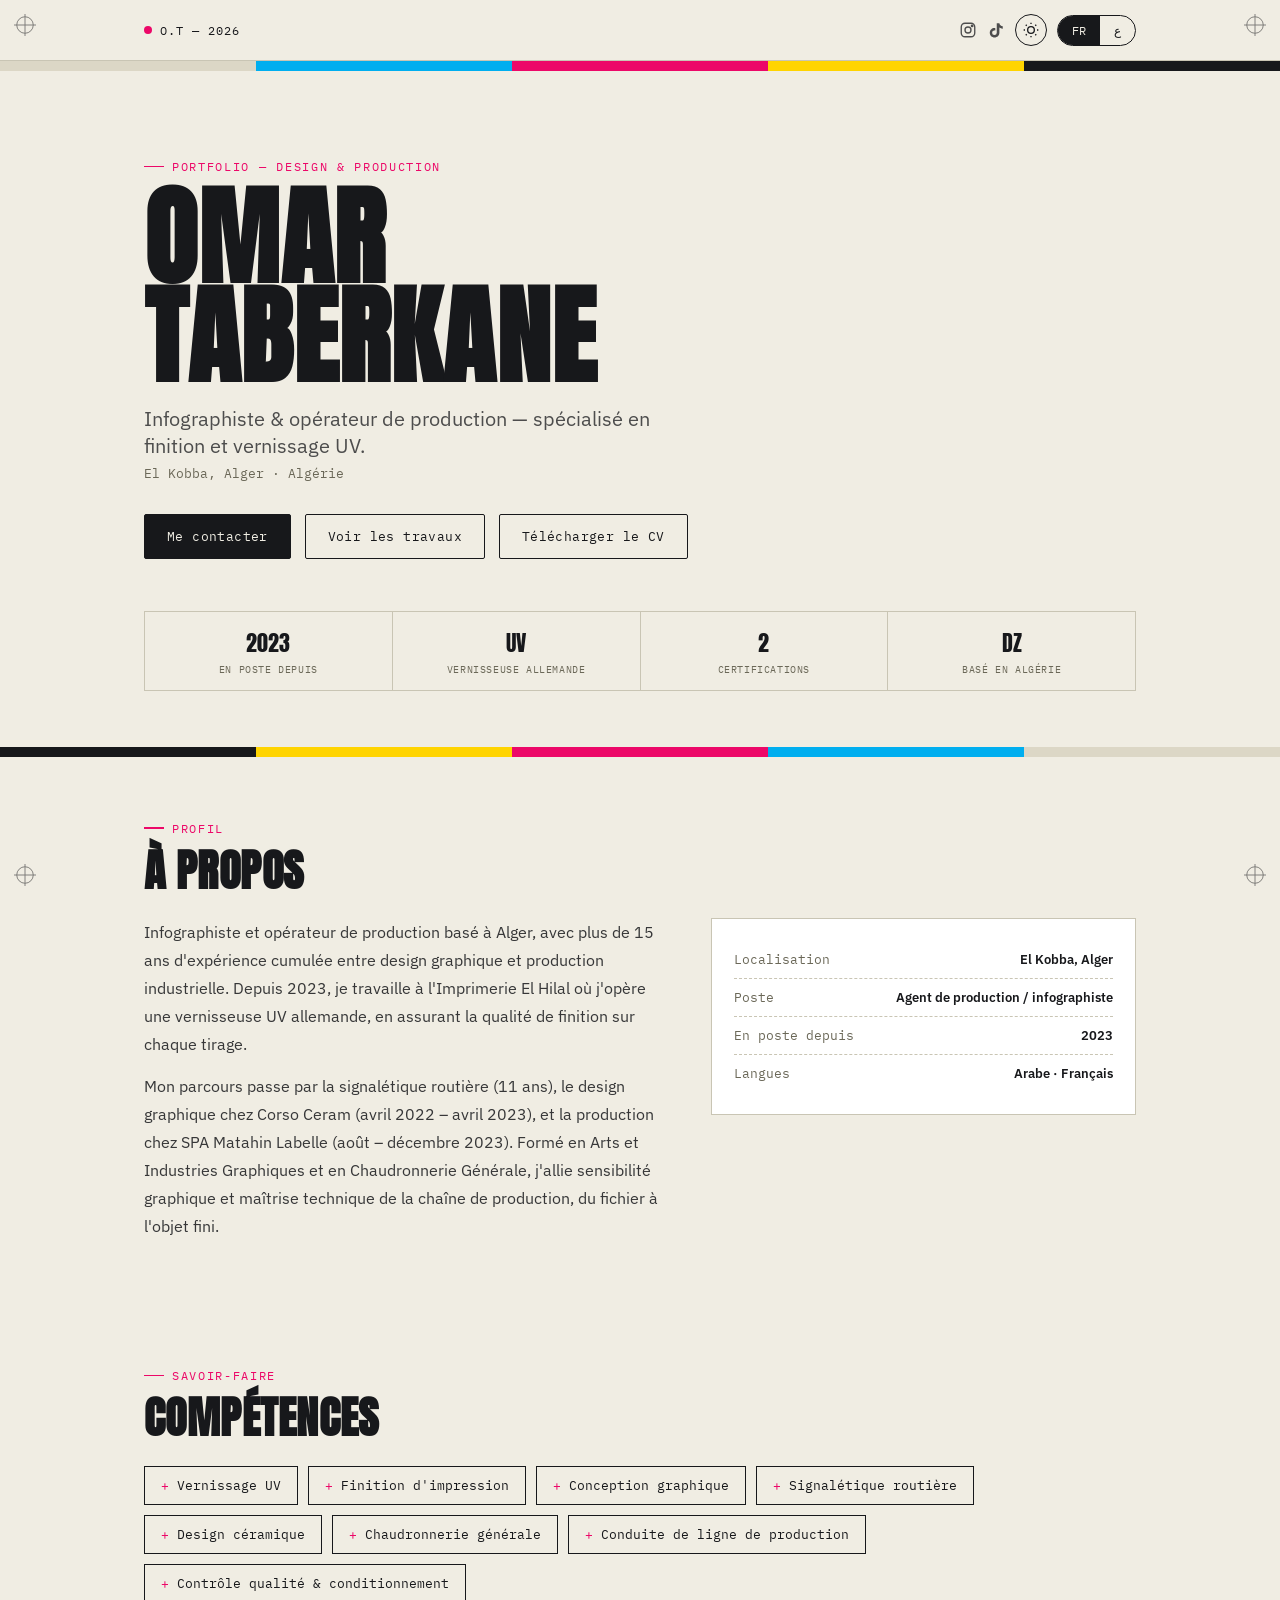
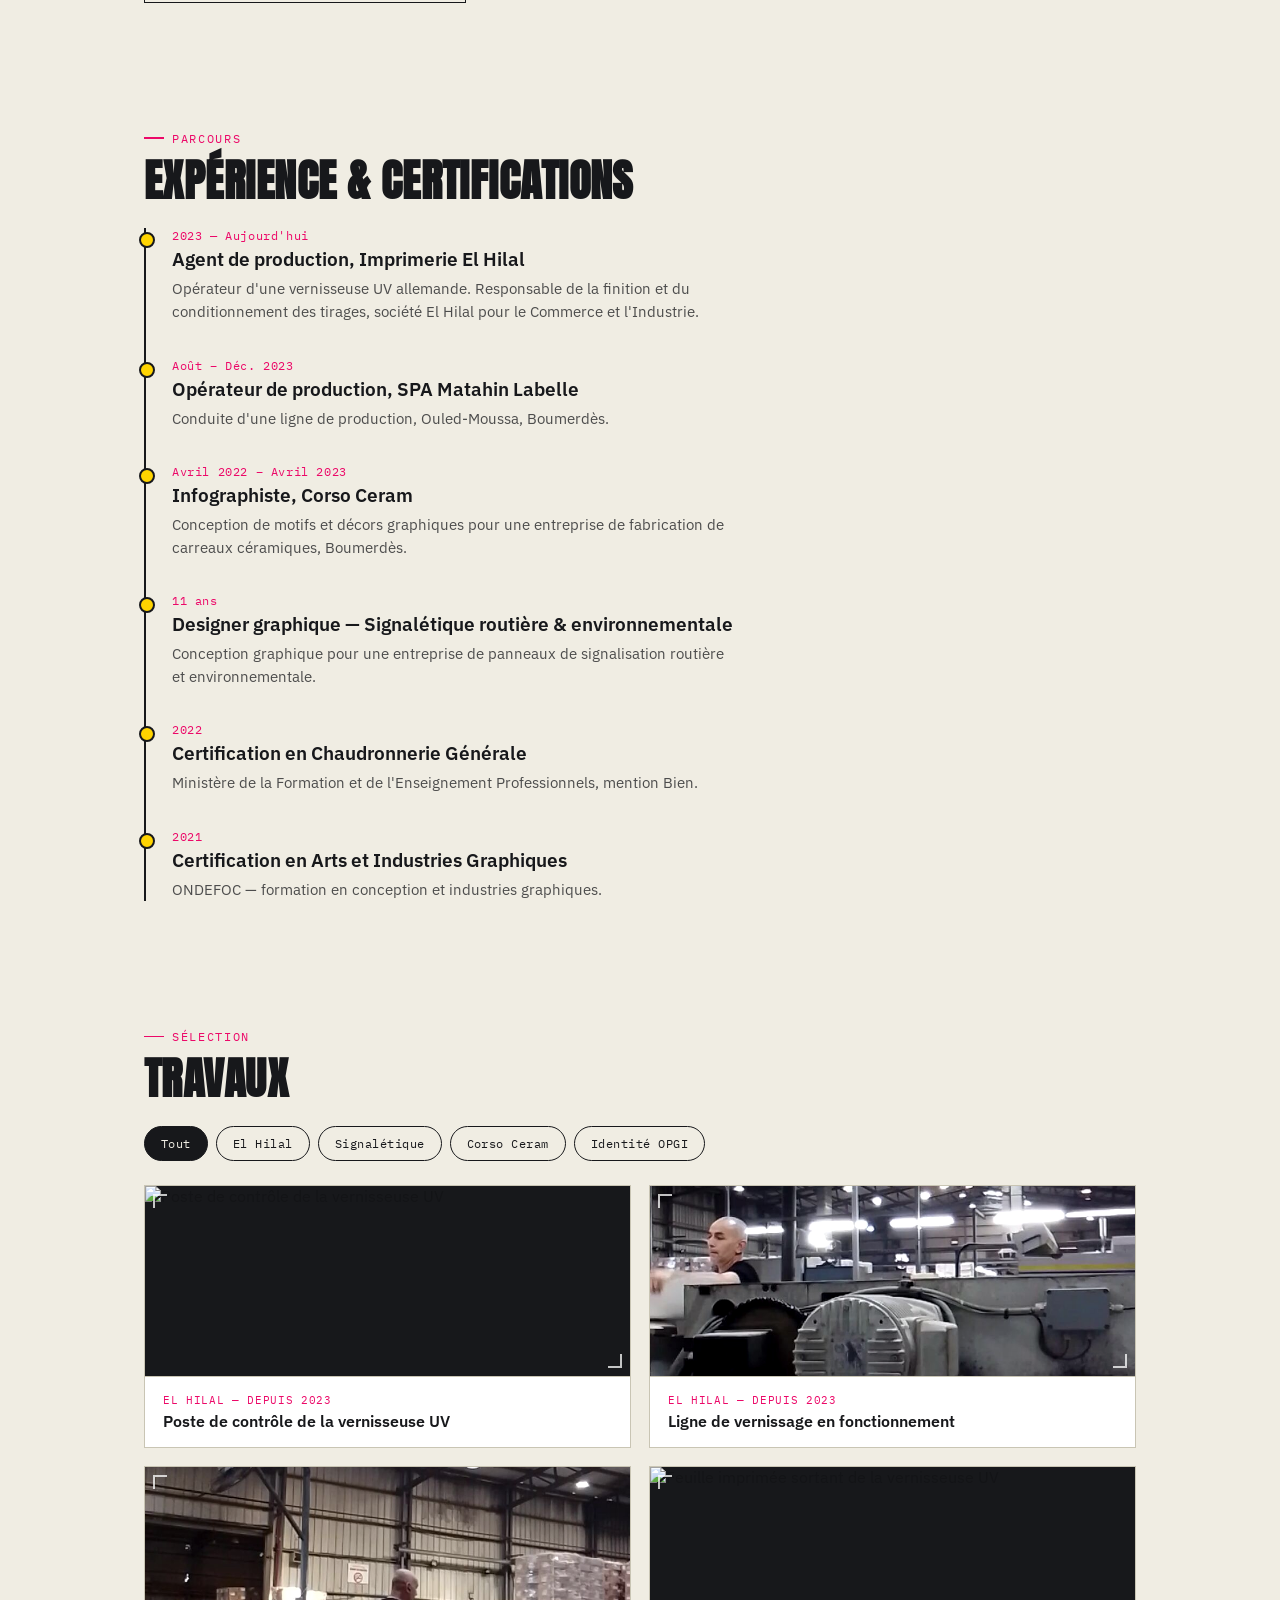
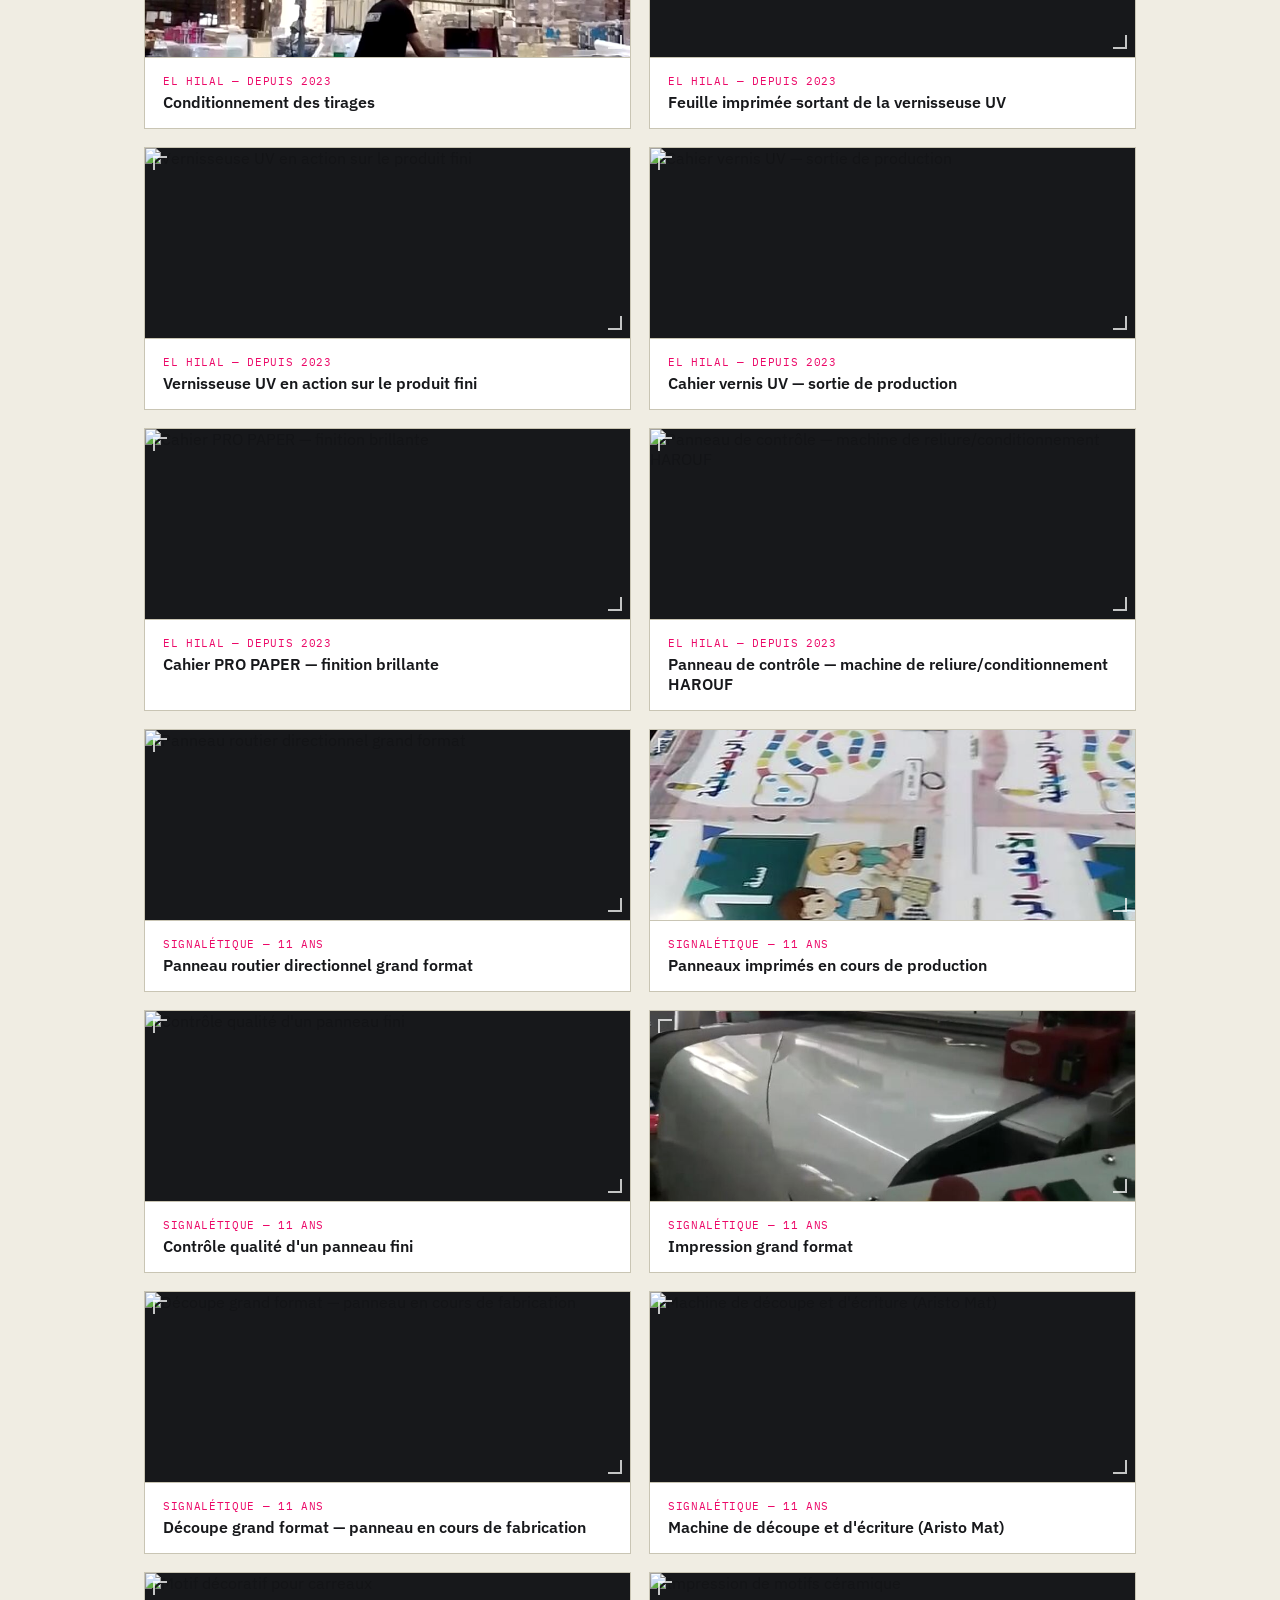
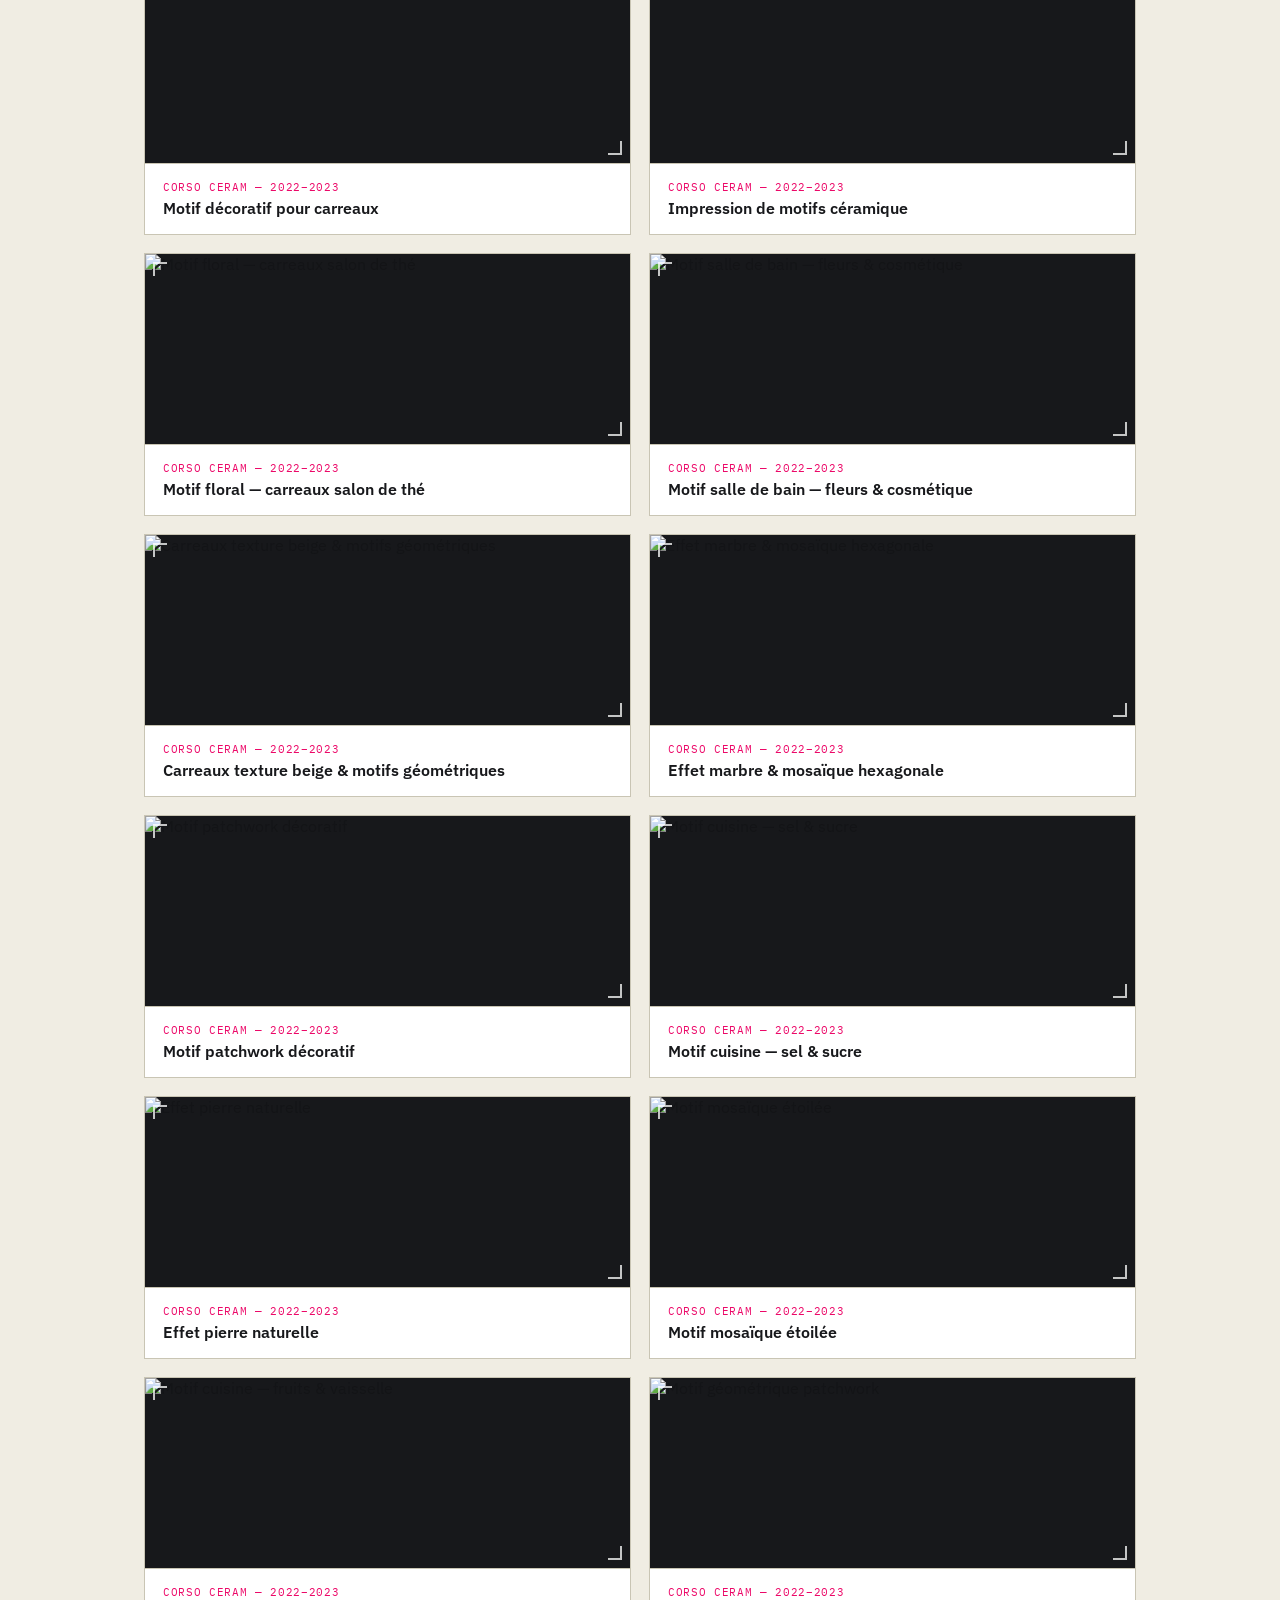
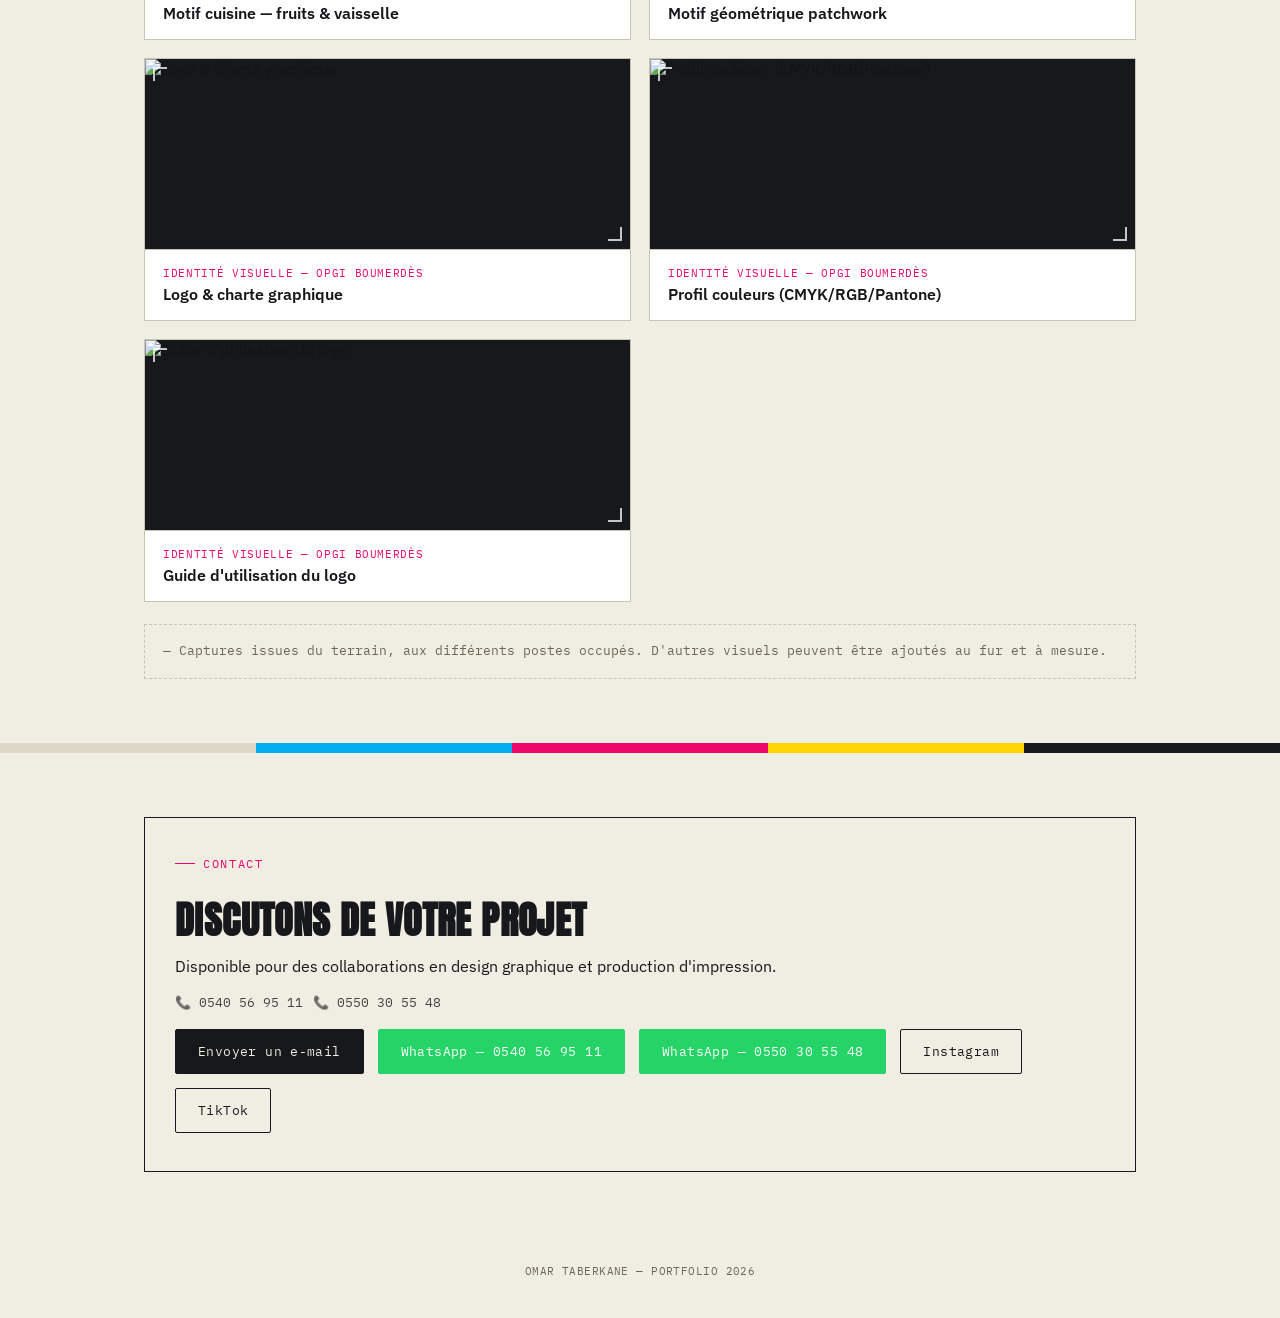
==== index-1.html @ 92a9c036 "Add files via upload" ====
<!DOCTYPE html>
<html lang="fr" dir="ltr" id="html-root">
<head>
<meta charset="UTF-8">
<meta name="viewport" content="width=device-width, initial-scale=1.0">
<title>Omar Taberkane — Portfolio</title>
<meta name="description" content="Omar Taberkane — Infographiste & opérateur de production, Alger. Signalétique, céramique, impression, vernissage UV.">
<meta property="og:title" content="Omar Taberkane — Infographiste & Opérateur de Production">
<meta property="og:description" content="Plus de 15 ans d'expérience entre design graphique, signalétique, céramique et production industrielle. Basé à Alger.">
<meta property="og:image" content="hilal-2.jpg">
<meta property="og:type" content="website">
<link rel="preconnect" href="https://fonts.googleapis.com">
<link href="https://fonts.googleapis.com/css2?family=Anton&family=IBM+Plex+Sans:wght@400;500;600&family=IBM+Plex+Mono:wght@500&family=Cairo:wght@400;600;800&family=IBM+Plex+Sans+Arabic:wght@400;500;600&display=swap" rel="stylesheet">
<style>
  :root{
    --paper:#F0EDE3;
    --paper-shadow:#DCD7C6;
    --ink:#17181B;
    --cyan:#00AEEF;
    --magenta:#EC0868;
    --yellow:#FFD400;
    --line:#C9C5B4;
    --card-bg:#fff;
    --max:1040px;
  }

  html[data-theme="dark"]{
    --paper:#15161A;
    --paper-shadow:#1F2025;
    --ink:#F0EDE3;
    --line:#33343A;
    --card-bg:#1C1D22;
  }

  *{box-sizing:border-box; margin:0; padding:0;}
  html{scroll-behavior:smooth;}
  body{
    background:var(--paper);
    color:var(--ink);
    font-family:'IBM Plex Sans', sans-serif;
    -webkit-font-smoothing:antialiased;
    overflow-x:hidden;
    transition:background .25s ease, color .25s ease;
  }
  html[data-lang="ar"] body{ font-family:'IBM Plex Sans Arabic','IBM Plex Sans', sans-serif; }

  .display{
    font-family:'Anton', sans-serif;
    text-transform:uppercase;
    letter-spacing:0.01em;
    line-height:0.92;
  }
  html[data-lang="ar"] .display{
    font-family:'Cairo', sans-serif;
    font-weight:800;
    letter-spacing:0;
    text-transform:none;
  }

  .mono{ font-family:'IBM Plex Mono', monospace; }
  html[data-lang="ar"] .mono{ font-family:'IBM Plex Sans Arabic', sans-serif; }

  .reg-mark{ position:fixed; width:22px; height:22px; z-index:40; opacity:0.55; pointer-events:none; }
  .reg-mark svg{width:100%; height:100%;}
  .reg-tl{top:14px; left:14px;} .reg-tr{top:14px; right:14px;}
  .reg-bl{bottom:14px; left:14px;} .reg-br{bottom:14px; right:14px;}
  @media (max-width:640px){ .reg-mark{width:16px; height:16px;} }

  header{
    position:sticky; top:0; z-index:30;
    background:rgba(240,237,227,0.92);
    backdrop-filter:blur(6px);
    border-bottom:1px solid var(--line);
    transition:background .25s ease;
  }
  html[data-theme="dark"] header{ background:rgba(21,22,26,0.92); }
  .header-inner{ max-width:var(--max); margin:0 auto; padding:14px 24px; display:flex; align-items:center; justify-content:space-between; }
  .brand-mark{ display:flex; align-items:center; gap:8px; font-family:'IBM Plex Mono', monospace; font-size:12px; letter-spacing:0.08em; }
  .brand-dot{width:8px; height:8px; border-radius:50%; background:var(--magenta);}
  .header-controls{ display:flex; align-items:center; gap:10px; }
  .icon-btn{ width:32px; height:32px; border-radius:50%; border:1.5px solid var(--ink); background:transparent; color:var(--ink); display:flex; align-items:center; justify-content:center; cursor:pointer; }
  .lang-toggle{ display:flex; border:1.5px solid var(--ink); border-radius:999px; overflow:hidden; font-family:'IBM Plex Mono', monospace; font-size:12px; letter-spacing:0.04em; }
  .lang-toggle button{ border:none; background:transparent; color:var(--ink); padding:7px 14px; cursor:pointer; font:inherit; }
  .lang-toggle button.active{ background:var(--ink); color:var(--paper); }
  .social-links{ display:flex; gap:10px; }
  .social-links a{ color:var(--ink); display:flex; opacity:0.75; transition:opacity .15s ease; }
  .social-links a:hover{ opacity:1; color:var(--magenta); }

  .colorbar{ display:flex; height:10px; width:100%; }
  .colorbar span{ flex:1; }
  .cb-paper{background:var(--paper-shadow);} .cb-c{background:var(--cyan);}
  .cb-m{background:var(--magenta);} .cb-y{background:var(--yellow);} .cb-k{background:var(--ink);}

  section{ max-width:var(--max); margin:0 auto; padding:64px 24px; position:relative;}
  @media (max-width:640px){ section{ padding:44px 20px; } }

  .eyebrow{ font-family:'IBM Plex Mono', monospace; font-size:12px; letter-spacing:0.14em; text-transform:uppercase; color:var(--magenta); display:flex; align-items:center; gap:8px; margin-bottom:14px; }
  html[data-lang="ar"] .eyebrow{ font-family:'IBM Plex Sans Arabic'; letter-spacing:0; }
  .eyebrow::before{ content:""; width:20px; height:1.5px; background:var(--magenta); }

  .hero{ padding-top:88px; padding-bottom:56px; }
  .hero h1{ font-size:clamp(48px, 11vw, 108px); color:var(--ink); }
  .hero .role{ margin-top:18px; font-size:clamp(16px,3vw,20px); max-width:520px; color:var(--ink); opacity:.75; }
  .hero .tag{ margin-top:6px; font-family:'IBM Plex Mono', monospace; font-size:13px; color:#6b6858; }
  html[data-lang="ar"] .hero .tag{ font-family:'IBM Plex Sans Arabic'; }
  .hero-actions{ margin-top:32px; display:flex; gap:14px; flex-wrap:wrap; }
  .btn{ font-family:'IBM Plex Mono', monospace; font-size:13px; letter-spacing:0.03em; padding:13px 22px; border-radius:2px; text-decoration:none; cursor:pointer; display:inline-flex; align-items:center; gap:8px; border:1.5px solid var(--ink); transition:transform .15s ease; }
  html[data-lang="ar"] .btn{ font-family:'IBM Plex Sans Arabic'; }
  .btn:hover{ transform:translateY(-2px); }
  .btn-solid{ background:var(--ink); color:var(--paper); }
  .btn-outline{ background:transparent; color:var(--ink); }
  .btn-whatsapp{ background:#25D366; color:#fff; border-color:#25D366; }

  .swatch-strip{ display:flex; gap:0; margin-top:52px; border:1px solid var(--line); }
  .swatch{ flex:1; padding:14px 10px; border-inline-start:1px solid var(--line); text-align:center; }
  .swatch:first-child{ border-inline-start:none; }
  .swatch .n{ font-family:'Anton', sans-serif; font-size:22px; }
  html[data-lang="ar"] .swatch .n{ font-family:'Cairo', sans-serif; font-weight:800;}
  .swatch .l{ font-family:'IBM Plex Mono', monospace; font-size:10px; letter-spacing:0.06em; text-transform:uppercase; color:#6b6858; margin-top:4px;}
  html[data-lang="ar"] .swatch .l{ font-family:'IBM Plex Sans Arabic'; letter-spacing:0;}
  @media (max-width:640px){ .swatch-strip{ flex-wrap:wrap; } .swatch{ flex:1 1 50%; border-bottom:1px solid var(--line);} }

  .about-grid{ display:grid; grid-template-columns:1.1fr 0.9fr; gap:48px; align-items:start; }
  @media (max-width:760px){ .about-grid{ grid-template-columns:1fr; } }
  .about-text p{ font-size:16px; line-height:1.75; color:var(--ink); opacity:.85; margin-bottom:14px; }
  .about-text p:last-child{ margin-bottom:0; }
  .info-card{ border:1px solid var(--line); background:var(--card-bg); padding:22px; }
  .info-card .row{ display:flex; justify-content:space-between; gap:12px; padding:10px 0; border-bottom:1px dashed var(--line); font-size:13px;}
  .info-card .row:last-child{ border-bottom:none; }
  .info-card .row .k{ color:#6b6858; font-family:'IBM Plex Mono',monospace; }
  html[data-lang="ar"] .info-card .row .k{ font-family:'IBM Plex Sans Arabic'; }
  .info-card .row .v{ font-weight:600; text-align:right; }
  html[data-lang="ar"] .info-card .row .v{ text-align:left; }

  h2.section-title{ font-size:clamp(30px,5vw,44px); margin-bottom:28px; }

  .chip-grid{ display:flex; flex-wrap:wrap; gap:10px; }
  .chip{ border:1.5px solid var(--ink); padding:10px 16px; font-size:13px; font-family:'IBM Plex Mono', monospace; position:relative; }
  html[data-lang="ar"] .chip{ font-family:'IBM Plex Sans Arabic'; }
  .chip::before{ content:"+ "; color:var(--magenta); }

  .timeline{ border-inline-start:2px solid var(--ink); padding-inline-start:26px; display:flex; flex-direction:column; gap:34px; }
  .t-item{ position:relative; }
  .t-item::before{ content:""; position:absolute; inset-inline-start:-33px; top:4px; width:12px; height:12px; background:var(--yellow); border:2px solid var(--ink); border-radius:50%; }
  .t-item .yr{ font-family:'IBM Plex Mono', monospace; font-size:12px; color:var(--magenta); letter-spacing:0.05em; }
  html[data-lang="ar"] .t-item .yr{ font-family:'IBM Plex Sans Arabic'; }
  .t-item h3{ font-size:19px; margin-top:4px; font-weight:600; }
  .t-item p{ font-size:14.5px; color:var(--ink); opacity:.75; margin-top:6px; line-height:1.6; max-width:560px; }

  .filter-bar{ display:flex; flex-wrap:wrap; gap:8px; margin-bottom:24px; }
  .filter-btn{ font-family:'IBM Plex Mono', monospace; font-size:12px; letter-spacing:0.04em; padding:9px 16px; border-radius:999px; border:1.5px solid var(--ink); background:transparent; color:var(--ink); cursor:pointer; transition:background .15s ease, color .15s ease; }
  html[data-lang="ar"] .filter-btn{ font-family:'IBM Plex Sans Arabic'; }
  .filter-btn.active{ background:var(--ink); color:var(--paper); }

  .work-grid{ display:grid; grid-template-columns:repeat(2, 1fr); gap:18px; }
  @media (max-width:640px){ .work-grid{ grid-template-columns:1fr; } }
  .work-card{ border:1px solid var(--line); background:var(--card-bg); overflow:hidden; cursor:pointer; }
  .work-thumb{ height:190px; position:relative; overflow:hidden; display:flex; align-items:center; justify-content:center; background:var(--ink); }
  .work-thumb img{ width:100%; height:100%; object-fit:cover; display:block; filter:grayscale(15%) contrast(1.04); transition:transform .35s ease, filter .35s ease; }
  .work-card:hover .work-thumb img{ transform:scale(1.05); filter:grayscale(0%) contrast(1.04); }
  .work-thumb .crop{ position:absolute; width:14px; height:14px; z-index:2; }
  .work-thumb .crop.tl{top:8px; left:8px; border-top:2px solid rgba(255,255,255,0.75); border-left:2px solid rgba(255,255,255,0.75);}
  .work-thumb .crop.br{bottom:8px; right:8px; border-bottom:2px solid rgba(255,255,255,0.75); border-right:2px solid rgba(255,255,255,0.75);}
  .work-info{ padding:16px 18px; border-top:1px solid var(--line); }
  .work-info .cat{ font-family:'IBM Plex Mono', monospace; font-size:11px; letter-spacing:0.06em; text-transform:uppercase; color:var(--magenta); }
  html[data-lang="ar"] .work-info .cat{ font-family:'IBM Plex Sans Arabic'; letter-spacing:0; }
  .work-info h4{ font-size:15.5px; margin-top:4px; font-weight:600; }

  .note-box{ margin-top:22px; border:1px dashed var(--line); padding:16px 18px; font-size:13px; color:#6b6858; font-family:'IBM Plex Mono', monospace; line-height:1.6; }
  html[data-lang="ar"] .note-box{ font-family:'IBM Plex Sans Arabic'; }

  .lightbox{ position:fixed; inset:0; background:rgba(0,0,0,0.92); z-index:100; display:none; align-items:center; justify-content:center; padding:24px; }
  .lightbox.open{ display:flex; }
  .lightbox img{ max-width:100%; max-height:78vh; object-fit:contain; }
  .lightbox-caption{ color:#fff; font-family:'IBM Plex Mono', monospace; font-size:13px; margin-top:14px; text-align:center; }
  .lightbox-close{ position:absolute; top:20px; right:20px; width:40px; height:40px; border-radius:50%; background:rgba(255,255,255,0.1); border:1.5px solid #fff; color:#fff; font-size:20px; display:flex; align-items:center; justify-content:center; cursor:pointer; }
  .lightbox-nav{ position:absolute; top:50%; transform:translateY(-50%); width:44px; height:44px; border-radius:50%; background:rgba(255,255,255,0.1); border:1.5px solid #fff; color:#fff; font-size:20px; display:flex; align-items:center; justify-content:center; cursor:pointer; }
  .lightbox-prev{ left:16px; } .lightbox-next{ right:16px; }

  .contact-box{ border:1.5px solid var(--ink); padding:38px 30px; display:flex; flex-direction:column; gap:18px; }
  .contact-box h2{ font-size:clamp(26px,5vw,38px); }
  .contact-links{ display:flex; flex-wrap:wrap; gap:14px; }
  .contact-phones{ display:flex; flex-wrap:wrap; gap:10px; font-family:'IBM Plex Mono', monospace; font-size:13px; color:var(--ink); opacity:.8; }
  html[data-lang="ar"] .contact-phones{ font-family:'IBM Plex Sans Arabic'; }

  footer{ text-align:center; padding:28px 20px 40px; font-family:'IBM Plex Mono', monospace; font-size:11px; color:#6b6858; letter-spacing:0.04em; }
  html[data-lang="ar"] footer{ font-family:'IBM Plex Sans Arabic'; letter-spacing:0; }

  ::selection{ background:var(--yellow); color:var(--ink); }
  a{ color:inherit; }
  button:focus-visible, a:focus-visible{ outline:2px solid var(--magenta); outline-offset:2px; }
  @media (prefers-reduced-motion: reduce){ *{ transition:none !important; scroll-behavior:auto !important; } }
</style>
</head>
<body>

  <div class="reg-mark reg-tl"><svg viewBox="0 0 24 24"><circle cx="12" cy="12" r="9" fill="none" stroke="currentColor" stroke-width="1"/><line x1="12" y1="0" x2="12" y2="24" stroke="currentColor" stroke-width="1"/><line x1="0" y1="12" x2="24" y2="12" stroke="currentColor" stroke-width="1"/></svg></div>
  <div class="reg-mark reg-tr"><svg viewBox="0 0 24 24"><circle cx="12" cy="12" r="9" fill="none" stroke="currentColor" stroke-width="1"/><line x1="12" y1="0" x2="12" y2="24" stroke="currentColor" stroke-width="1"/><line x1="0" y1="12" x2="24" y2="12" stroke="currentColor" stroke-width="1"/></svg></div>
  <div class="reg-mark reg-bl"><svg viewBox="0 0 24 24"><circle cx="12" cy="12" r="9" fill="none" stroke="currentColor" stroke-width="1"/><line x1="12" y1="0" x2="12" y2="24" stroke="currentColor" stroke-width="1"/><line x1="0" y1="12" x2="24" y2="12" stroke="currentColor" stroke-width="1"/></svg></div>
  <div class="reg-mark reg-br"><svg viewBox="0 0 24 24"><circle cx="12" cy="12" r="9" fill="none" stroke="currentColor" stroke-width="1"/><line x1="12" y1="0" x2="12" y2="24" stroke="currentColor" stroke-width="1"/><line x1="0" y1="12" x2="24" y2="12" stroke="currentColor" stroke-width="1"/></svg></div>

  <header>
    <div class="header-inner">
      <div class="brand-mark"><span class="brand-dot"></span><span>O.T — 2026</span></div>
      <div class="header-controls">
        <div class="social-links">
          <a href="https://instagram.com/omartaberkane" target="_blank" rel="noopener" aria-label="Instagram">
            <svg width="18" height="18" viewBox="0 0 24 24" fill="none" stroke="currentColor" stroke-width="1.8"><rect x="3" y="3" width="18" height="18" rx="5"/><circle cx="12" cy="12" r="4"/><circle cx="17.5" cy="6.5" r="1"/></svg>
          </a>
          <a href="https://tiktok.com/@omar.t341" target="_blank" rel="noopener" aria-label="TikTok">
            <svg width="18" height="18" viewBox="0 0 24 24" fill="currentColor"><path d="M16.5 3c.4 2.2 2 3.9 4.5 4.1v3.1c-1.6.1-3-.4-4.5-1.4v6.9c0 3.6-2.9 6.3-6.4 6.3S3.7 19.3 3.7 15.7c0-3.5 2.8-6.3 6.2-6.3.4 0 .8 0 1.2.1v3.2a3.1 3.1 0 0 0-1.2-.2 3.1 3.1 0 1 0 3.1 3.1V3h3.5z"/></svg>
          </a>
        </div>
        <button class="icon-btn" id="theme-toggle" aria-label="Toggle theme" onclick="toggleTheme()">
          <svg id="theme-icon" width="16" height="16" viewBox="0 0 24 24" fill="none" stroke="currentColor" stroke-width="2"><circle cx="12" cy="12" r="5"/><line x1="12" y1="1" x2="12" y2="3"/><line x1="12" y1="21" x2="12" y2="23"/><line x1="4.2" y1="4.2" x2="5.6" y2="5.6"/><line x1="18.4" y1="18.4" x2="19.8" y2="19.8"/><line x1="1" y1="12" x2="3" y2="12"/><line x1="21" y1="12" x2="23" y2="12"/><line x1="4.2" y1="19.8" x2="5.6" y2="18.4"/><line x1="18.4" y1="5.6" x2="19.8" y2="4.2"/></svg>
        </button>
        <div class="lang-toggle">
          <button id="btn-fr" class="active" onclick="setLang('fr')">FR</button>
          <button id="btn-ar" onclick="setLang('ar')">ع</button>
        </div>
      </div>
    </div>
  </header>
  <div class="colorbar"><span class="cb-paper"></span><span class="cb-c"></span><span class="cb-m"></span><span class="cb-y"></span><span class="cb-k"></span></div>

  <!-- HERO -->
  <section class="hero">
    <div class="eyebrow" data-i18n="eyebrow-hero"></div>
    <h1 class="display" data-i18n-html="hero-title"></h1>
    <p class="role" data-i18n="hero-role"></p>
    <p class="tag mono" data-i18n="hero-tag"></p>
    <div class="hero-actions">
      <a href="#contact" class="btn btn-solid" data-i18n="btn-contact"></a>
      <a href="#work" class="btn btn-outline" data-i18n="btn-work"></a>
      <a href="CV_Omar_Taberkane.pdf" target="_blank" class="btn btn-outline" data-i18n="btn-cv"></a>
    </div>
    <div class="swatch-strip">
      <div class="swatch"><div class="n" data-count="2023">0</div><div class="l" data-i18n="sw1"></div></div>
      <div class="swatch"><div class="n">UV</div><div class="l" data-i18n="sw2"></div></div>
      <div class="swatch"><div class="n" data-count="2">0</div><div class="l" data-i18n="sw3"></div></div>
      <div class="swatch"><div class="n">DZ</div><div class="l" data-i18n="sw4"></div></div>
    </div>
  </section>

  <div class="colorbar"><span class="cb-k"></span><span class="cb-y"></span><span class="cb-m"></span><span class="cb-c"></span><span class="cb-paper"></span></div>

  <!-- ABOUT -->
  <section id="about">
    <div class="eyebrow" data-i18n="eyebrow-about"></div>
    <h2 class="section-title display" data-i18n="about-title"></h2>
    <div class="about-grid">
      <div class="about-text">
        <p data-i18n="about-p1"></p>
        <p data-i18n="about-p2"></p>
      </div>
      <div class="info-card">
        <div class="row"><span class="k" data-i18n="info-loc"></span><span class="v">El Kobba, Alger</span></div>
        <div class="row"><span class="k" data-i18n="info-role"></span><span class="v" data-i18n="info-role-v"></span></div>
        <div class="row"><span class="k" data-i18n="info-since"></span><span class="v">2023</span></div>
        <div class="row"><span class="k" data-i18n="info-lang"></span><span class="v" data-i18n="info-lang-v"></span></div>
      </div>
    </div>
  </section>

  <!-- SKILLS -->
  <section id="skills">
    <div class="eyebrow" data-i18n="eyebrow-skills"></div>
    <h2 class="section-title display" data-i18n="skills-title"></h2>
    <div class="chip-grid" id="chip-grid"></div>
  </section>

  <!-- EXPERIENCE -->
  <section id="experience">
    <div class="eyebrow" data-i18n="eyebrow-exp"></div>
    <h2 class="section-title display" data-i18n="exp-title"></h2>
    <div class="timeline" id="timeline"></div>
  </section>

  <!-- WORK -->
  <section id="work">
    <div class="eyebrow" data-i18n="eyebrow-work"></div>
    <h2 class="section-title display" data-i18n="work-title"></h2>
    <div class="filter-bar" id="filter-bar"></div>
    <div class="work-grid" id="work-grid"></div>
    <div class="note-box" data-i18n="work-note"></div>
  </section>

  <div class="colorbar"><span class="cb-paper"></span><span class="cb-c"></span><span class="cb-m"></span><span class="cb-y"></span><span class="cb-k"></span></div>

  <!-- CONTACT -->
  <section id="contact">
    <div class="contact-box">
      <div class="eyebrow" data-i18n="eyebrow-contact"></div>
      <h2 class="display" data-i18n="contact-title"></h2>
      <p data-i18n="contact-p"></p>
      <div class="contact-phones">
        <span>📞 0540 56 95 11</span>
        <span>📞 0550 30 55 48</span>
      </div>
      <div class="contact-links">
        <a href="mailto:omartaberkane57@gmail.com" class="btn btn-solid" data-i18n="btn-email"></a>
        <a href="https://wa.me/213540569511" target="_blank" rel="noopener" class="btn btn-whatsapp">WhatsApp — 0540 56 95 11</a>
        <a href="https://wa.me/213550305548" target="_blank" rel="noopener" class="btn btn-whatsapp">WhatsApp — 0550 30 55 48</a>
        <a href="https://instagram.com/omartaberkane" target="_blank" rel="noopener" class="btn btn-outline">Instagram</a>
        <a href="https://tiktok.com/@omar.t341" target="_blank" rel="noopener" class="btn btn-outline">TikTok</a>
      </div>
    </div>
  </section>

  <footer data-i18n="footer"></footer>

  <!-- LIGHTBOX -->
  <div class="lightbox" id="lightbox">
    <div class="lightbox-close" onclick="closeLightbox()">✕</div>
    <div class="lightbox-nav lightbox-prev" onclick="navLightbox(-1)">‹</div>
    <div class="lightbox-nav lightbox-next" onclick="navLightbox(1)">›</div>
    <div>
      <img id="lightbox-img" src="" alt="">
      <div class="lightbox-caption" id="lightbox-caption"></div>
    </div>
  </div>

<script>
const dict = {
  fr: {
    "eyebrow-hero":"Portfolio — Design & Production",
    "hero-title":"OMAR<br>TABERKANE",
    "hero-role":"Infographiste & opérateur de production — spécialisé en finition et vernissage UV.",
    "hero-tag":"El Kobba, Alger · Algérie",
    "btn-contact":"Me contacter",
    "btn-work":"Voir les travaux",
    "btn-cv":"Télécharger le CV",
    "sw1":"En poste depuis","sw2":"Vernisseuse allemande","sw3":"Certifications","sw4":"Basé en Algérie",
    "eyebrow-about":"Profil",
    "about-title":"À propos",
    "about-p1":"Infographiste et opérateur de production basé à Alger, avec plus de 15 ans d'expérience cumulée entre design graphique et production industrielle. Depuis 2023, je travaille à l'Imprimerie El Hilal où j'opère une vernisseuse UV allemande, en assurant la qualité de finition sur chaque tirage.",
    "about-p2":"Mon parcours passe par la signalétique routière (11 ans), le design graphique chez Corso Ceram (avril 2022 – avril 2023), et la production chez SPA Matahin Labelle (août – décembre 2023). Formé en Arts et Industries Graphiques et en Chaudronnerie Générale, j'allie sensibilité graphique et maîtrise technique de la chaîne de production, du fichier à l'objet fini.",
    "info-loc":"Localisation","info-role":"Poste","info-role-v":"Agent de production / infographiste","info-since":"En poste depuis","info-lang":"Langues","info-lang-v":"Arabe · Français",
    "eyebrow-skills":"Savoir-faire",
    "skills-title":"Compétences",
    "eyebrow-exp":"Parcours",
    "exp-title":"Expérience & certifications",
    "eyebrow-work":"Sélection",
    "work-title":"Travaux",
    "work-note":"— Captures issues du terrain, aux différents postes occupés. D'autres visuels peuvent être ajoutés au fur et à mesure.",
    "eyebrow-contact":"Contact",
    "contact-title":"Discutons de votre projet",
    "contact-p":"Disponible pour des collaborations en design graphique et production d'impression.",
    "btn-email":"Envoyer un e-mail",
    "footer":"OMAR TABERKANE — PORTFOLIO 2026",
    "filter-all":"Tout"
  },
  ar: {
    "eyebrow-hero":"بورتفوليو — تصميم وإنتاج",
    "hero-title":"عمر<br>تابركان",
    "hero-role":"مصمم غرافيك ومشغل إنتاج — متخصص في التشطيب وتقنية الفرنسة (الورنيش) بالأشعة فوق البنفسجية.",
    "hero-tag":"القبة، الجزائر العاصمة",
    "btn-contact":"تواصل معي",
    "btn-work":"شاهد الأعمال",
    "btn-cv":"تحميل السيرة الذاتية",
    "sw1":"يعمل منذ","sw2":"مكينة فرنسة ألمانية","sw3":"شهادات مهنية","sw4":"مقيم بالجزائر",
    "eyebrow-about":"الملف الشخصي",
    "about-title":"نبذة عني",
    "about-p1":"مصمم غرافيك ومشغل إنتاج مقيم بالجزائر العاصمة، بخبرة تفوق 15 سنة بين التصميم الغرافيكي والإنتاج الصناعي. أعمل منذ 2023 في مطبعة الهلال حيث أشغّل مكينة فرنسة (ورنيش) ألمانية بالأشعة فوق البنفسجية، مع الحرص على جودة التشطيب في كل عملية طباعة.",
    "about-p2":"مساري المهني يمر عبر شركة اللافتات وإشارات الطرق (11 سنة)، التصميم الغرافيكي في شركة كورسو سيرام للسيراميك (أفريل 2022 – أفريل 2023)، والإنتاج في شركة SPA Matahin Labelle (أوت – ديسمبر 2023). متكوّن في الفنون والصناعات الغرافيكية وفي الحدادة العامة، مما يجمع بين الحس التصميمي والإتقان التقني لسلسلة الإنتاج، من الملف الرقمي إلى المنتج النهائي.",
    "info-loc":"الموقع","info-role":"المنصب","info-role-v":"عون إنتاج / مصمم غرافيك","info-since":"يعمل منذ","info-lang":"اللغات","info-lang-v":"العربية · الفرنسية",
    "eyebrow-skills":"الخبرات",
    "skills-title":"المهارات",
    "eyebrow-exp":"المسار",
    "exp-title":"الخبرة والشهادات",
    "eyebrow-work":"مختارات",
    "work-title":"الأعمال",
    "work-note":"— لقطات ميدانية من مختلف المناصب التي شغلها. يمكن إضافة صور أخرى لاحقا.",
    "eyebrow-contact":"تواصل",
    "contact-title":"لنتحدث عن مشروعك",
    "contact-p":"متاح للتعاون في مجال التصميم الغرافيكي وإنتاج الطباعة.",
    "btn-email":"أرسل بريدا إلكترونيا",
    "footer":"عمر تابركان — بورتفوليو 2026",
    "filter-all":"الكل"
  }
};

const skills = {
  fr:["Vernissage UV","Finition d'impression","Conception graphique","Signalétique routière","Design céramique","Chaudronnerie générale","Conduite de ligne de production","Contrôle qualité & conditionnement"],
  ar:["فرنسة UV","تشطيب الطباعة","التصميم الغرافيكي","اللافتات والإشارات الطرقية","تصميم السيراميك","الحدادة العامة","تشغيل خط الإنتاج","مراقبة الجودة والتعليب"]
};

const timeline = {
  fr:[
    {yr:"2023 — Aujourd'hui", t:"Agent de production, Imprimerie El Hilal", d:"Opérateur d'une vernisseuse UV allemande. Responsable de la finition et du conditionnement des tirages, société El Hilal pour le Commerce et l'Industrie."},
    {yr:"Août – Déc. 2023", t:"Opérateur de production, SPA Matahin Labelle", d:"Conduite d'une ligne de production, Ouled-Moussa, Boumerdès."},
    {yr:"Avril 2022 – Avril 2023", t:"Infographiste, Corso Ceram", d:"Conception de motifs et décors graphiques pour une entreprise de fabrication de carreaux céramiques, Boumerdès."},
    {yr:"11 ans", t:"Designer graphique — Signalétique routière & environnementale", d:"Conception graphique pour une entreprise de panneaux de signalisation routière et environnementale."},
    {yr:"2022", t:"Certification en Chaudronnerie Générale", d:"Ministère de la Formation et de l'Enseignement Professionnels, mention Bien."},
    {yr:"2021", t:"Certification en Arts et Industries Graphiques", d:"ONDEFOC — formation en conception et industries graphiques."}
  ],
  ar:[
    {yr:"2023 — الآن", t:"عون إنتاج، مطبعة الهلال", d:"تشغيل مكينة فرنسة UV ألمانية، مع مسؤولية التشطيب وتكييف المنتجات المطبوعة، شركة الهلال للتجارة والصناعة."},
    {yr:"أوت – ديسمبر 2023", t:"مشغل إنتاج، SPA Matahin Labelle", d:"تشغيل خط إنتاج، أولاد موسى، بومرداس."},
    {yr:"أفريل 2022 – أفريل 2023", t:"مصمم إنفوغرافيك، كورسو سيرام", d:"تصميم زخارف ورسومات غرافيكية لشركة تصنيع بلاط السيراميك، بومرداس."},
    {yr:"11 سنة", t:"مصمم غرافيك — اللافتات وإشارات الطرق والبيئة", d:"تصميم غرافيكي لشركة متخصصة في لوحات إشارات المرور وإشارات البيئة."},
    {yr:"2022", t:"شهادة في الحدادة العامة", d:"وزارة التكوين والتعليم المهنيين، بتقدير جيد."},
    {yr:"2021", t:"شهادة في الفنون والصناعات الغرافيكية", d:"الديوان الوطني لتطوير وترقية التكوين المتواصل (ONDEFOC)."}
  ]
};

/* ============================================================
   جدول الصور الكامل — كل صورة سطر واحد. لإضافة صورة جديدة مستقبلا،
   زيد سطر جديد بنفس الشكل فالمجموعة المناسبة (fr و ar معا).
   ============================================================ */
const work = {
  fr:[
    // --- El Hilal ---
    {img:"hilal-2.jpg", group:"hilal", cat:"El Hilal — depuis 2023", t:"Poste de contrôle de la vernisseuse UV"},
    {img:"hilal-1.jpg", group:"hilal", cat:"El Hilal — depuis 2023", t:"Ligne de vernissage en fonctionnement"},
    {img:"hilal-3.jpg", group:"hilal", cat:"El Hilal — depuis 2023", t:"Conditionnement des tirages"},
    {img:"hilal-6.jpg", group:"hilal", cat:"El Hilal — depuis 2023", t:"Feuille imprimée sortant de la vernisseuse UV"},
    {img:"hilal-7.jpg", group:"hilal", cat:"El Hilal — depuis 2023", t:"Vernisseuse UV en action sur le produit fini"},
    {img:"hilal-8.jpg", group:"hilal", cat:"El Hilal — depuis 2023", t:"Cahier vernis UV — sortie de production"},
    {img:"hilal-9.jpg", group:"hilal", cat:"El Hilal — depuis 2023", t:"Cahier PRO PAPER — finition brillante"},
    {img:"hilal-10.jpg", group:"hilal", cat:"El Hilal — depuis 2023", t:"Panneau de contrôle — machine de reliure/conditionnement HAROUF"},
    // --- Signalétique ---
    {img:"signal-6.jpg", group:"signal", cat:"Signalétique — 11 ans", t:"Panneau routier directionnel grand format"},
    {img:"signal-1.jpg", group:"signal", cat:"Signalétique — 11 ans", t:"Panneaux imprimés en cours de production"},
    {img:"signal-2.jpg", group:"signal", cat:"Signalétique — 11 ans", t:"Contrôle qualité d'un panneau fini"},
    {img:"signal-3.jpg", group:"signal", cat:"Signalétique — 11 ans", t:"Impression grand format"},
    {img:"signal-4.jpg", group:"signal", cat:"Signalétique — 11 ans", t:"Découpe grand format — panneau en cours de fabrication"},
    {img:"signal-5.jpg", group:"signal", cat:"Signalétique — 11 ans", t:"Machine de découpe et d'écriture (Aristo Mat)"},
    // --- Corso Ceram ---
    {img:"ceram-1.jpg", group:"ceram", cat:"Corso Ceram — 2022–2023", t:"Motif décoratif pour carreaux"},
    {img:"ceram-2.jpg", group:"ceram", cat:"Corso Ceram — 2022–2023", t:"Impression de motifs céramique"},
    {img:"ceram-3.jpg", group:"ceram", cat:"Corso Ceram — 2022–2023", t:"Motif floral — carreaux salon de thé"},
    {img:"ceram-4.jpg", group:"ceram", cat:"Corso Ceram — 2022–2023", t:"Motif salle de bain — fleurs & cosmétique"},
    {img:"ceram-5.jpg", group:"ceram", cat:"Corso Ceram — 2022–2023", t:"Carreaux texture beige & motifs géométriques"},
    {img:"ceram-6.jpg", group:"ceram", cat:"Corso Ceram — 2022–2023", t:"Effet marbre & mosaïque hexagonale"},
    {img:"ceram-7.jpg", group:"ceram", cat:"Corso Ceram — 2022–2023", t:"Motif patchwork décoratif"},
    {img:"ceram-8.jpg", group:"ceram", cat:"Corso Ceram — 2022–2023", t:"Motif cuisine — sel & sucre"},
    {img:"ceram-9.jpg", group:"ceram", cat:"Corso Ceram — 2022–2023", t:"Effet pierre naturelle"},
    {img:"ceram-10.jpg", group:"ceram", cat:"Corso Ceram — 2022–2023", t:"Motif mosaïque étoilée"},
    {img:"ceram-11.jpg", group:"ceram", cat:"Corso Ceram — 2022–2023", t:"Motif cuisine — fruits & vaisselle"},
    {img:"ceram-12.jpg", group:"ceram", cat:"Corso Ceram — 2022–2023", t:"Motif géométrique patchwork"},
    // --- Identité OPGI ---
    {img:"opgi-3.jpg", group:"opgi", cat:"Identité visuelle — OPGI Boumerdès", t:"Logo & charte graphique"},
    {img:"opgi-1.jpg", group:"opgi", cat:"Identité visuelle — OPGI Boumerdès", t:"Profil couleurs (CMYK/RGB/Pantone)"},
    {img:"opgi-2.jpg", group:"opgi", cat:"Identité visuelle — OPGI Boumerdès", t:"Guide d'utilisation du logo"}
  ],
  ar:[
    // --- مطبعة الهلال ---
    {img:"hilal-2.jpg", group:"hilal", cat:"مطبعة الهلال — منذ 2023", t:"لوحة التحكم في مكينة الفرنسة UV"},
    {img:"hilal-1.jpg", group:"hilal", cat:"مطبعة الهلال — منذ 2023", t:"خط الفرنسة أثناء التشغيل"},
    {img:"hilal-3.jpg", group:"hilal", cat:"مطبعة الهلال — منذ 2023", t:"تكييف وتعليب المطبوعات"},
    {img:"hilal-6.jpg", group:"hilal", cat:"مطبعة الهلال — منذ 2023", t:"ورقة مطبوعة خارجة من مكينة الفرنسة UV"},
    {img:"hilal-7.jpg", group:"hilal", cat:"مطبعة الهلال — منذ 2023", t:"مكينة الفرنسة UV أثناء العمل على المنتج"},
    {img:"hilal-8.jpg", group:"hilal", cat:"مطبعة الهلال — منذ 2023", t:"دفتر مفرنس UV — خارج من الإنتاج"},
    {img:"hilal-9.jpg", group:"hilal", cat:"مطبعة الهلال — منذ 2023", t:"دفتر PRO PAPER — تشطيب لامع"},
    {img:"hilal-10.jpg", group:"hilal", cat:"مطبعة الهلال — منذ 2023", t:"لوحة تحكم — آلة التجليد والتغليف HAROUF"},
    // --- اللافتات ---
    {img:"signal-6.jpg", group:"signal", cat:"اللافتات — 11 سنة", t:"لوحة إشارات طرق كبيرة الحجم"},
    {img:"signal-1.jpg", group:"signal", cat:"اللافتات — 11 سنة", t:"لوحات مطبوعة أثناء الإنتاج"},
    {img:"signal-2.jpg", group:"signal", cat:"اللافتات — 11 سنة", t:"مراقبة جودة لوحة جاهزة"},
    {img:"signal-3.jpg", group:"signal", cat:"اللافتات — 11 سنة", t:"طباعة بالحجم الكبير"},
    {img:"signal-4.jpg", group:"signal", cat:"اللافتات — 11 سنة", t:"قطع بالحجم الكبير — لوحة أثناء التصنيع"},
    {img:"signal-5.jpg", group:"signal", cat:"اللافتات — 11 سنة", t:"آلة القطع والكتابة (Aristo Mat)"},
    // --- كورسو سيرام ---
    {img:"ceram-1.jpg", group:"ceram", cat:"كورسو سيرام — 2022–2023", t:"زخرفة مخصصة للسيراميك"},
    {img:"ceram-2.jpg", group:"ceram", cat:"كورسو سيرام — 2022–2023", t:"طباعة زخارف السيراميك"},
    {img:"ceram-3.jpg", group:"ceram", cat:"كورسو سيرام — 2022–2023", t:"زخرفة زهرية — بلاط صالون الشاي"},
    {img:"ceram-4.jpg", group:"ceram", cat:"كورسو سيرام — 2022–2023", t:"زخرفة حمام — أزهار ومستحضرات"},
    {img:"ceram-5.jpg", group:"ceram", cat:"كورسو سيرام — 2022–2023", t:"بلاط بيج مع زخارف هندسية"},
    {img:"ceram-6.jpg", group:"ceram", cat:"كورسو سيرام — 2022–2023", t:"تأثير رخامي وموزاييك سداسي"},
    {img:"ceram-7.jpg", group:"ceram", cat:"كورسو سيرام — 2022–2023", t:"زخرفة باتشورك ديكورية"},
    {img:"ceram-8.jpg", group:"ceram", cat:"كورسو سيرام — 2022–2023", t:"زخرفة مطبخ — ملح وسكر"},
    {img:"ceram-9.jpg", group:"ceram", cat:"كورسو سيرام — 2022–2023", t:"تأثير حجر طبيعي"},
    {img:"ceram-10.jpg", group:"ceram", cat:"كورسو سيرام — 2022–2023", t:"زخرفة موزاييك نجمية"},
    {img:"ceram-11.jpg", group:"ceram", cat:"كورسو سيرام — 2022–2023", t:"زخرفة مطبخ — فواكه وأواني"},
    {img:"ceram-12.jpg", group:"ceram", cat:"كورسو سيرام — 2022–2023", t:"زخرفة هندسية باتشورك"},
    // --- هوية OPGI ---
    {img:"opgi-3.jpg", group:"opgi", cat:"هوية بصرية — ديوان الترقية والتسيير العقاري بومرداس", t:"الشعار والهوية البصرية"},
    {img:"opgi-1.jpg", group:"opgi", cat:"هوية بصرية — ديوان الترقية والتسيير العقاري بومرداس", t:"بروفايل الألوان (CMYK/RGB/Pantone)"},
    {img:"opgi-2.jpg", group:"opgi", cat:"هوية بصرية — ديوان الترقية والتسيير العقاري بومرداس", t:"دليل استعمال الشعار"}
  ]
};

const groupLabels = {
  fr:{hilal:"El Hilal", signal:"Signalétique", ceram:"Corso Ceram", opgi:"Identité OPGI"},
  ar:{hilal:"مطبعة الهلال", signal:"اللافتات", ceram:"كورسو سيرام", opgi:"هوية OPGI"}
};

let currentLang = "fr";
let currentFilter = "all";
let lightboxItems = [];
let lightboxIndex = 0;

function render(lang){
  currentLang = lang;
  document.querySelectorAll("[data-i18n]").forEach(el=>{
    const key = el.getAttribute("data-i18n");
    if(dict[lang][key]!==undefined) el.textContent = dict[lang][key];
  });
  document.querySelectorAll("[data-i18n-html]").forEach(el=>{
    const key = el.getAttribute("data-i18n-html");
    if(dict[lang][key]!==undefined) el.innerHTML = dict[lang][key];
  });

  const chipGrid = document.getElementById("chip-grid");
  chipGrid.innerHTML = "";
  skills[lang].forEach(s=>{
    const d = document.createElement("div");
    d.className = "chip";
    d.textContent = s;
    chipGrid.appendChild(d);
  });

  const tl = document.getElementById("timeline");
  tl.innerHTML = "";
  timeline[lang].forEach(item=>{
    const d = document.createElement("div");
    d.className = "t-item";
    d.innerHTML = `<div class="yr">${item.yr}</div><h3>${item.t}</h3><p>${item.d}</p>`;
    tl.appendChild(d);
  });

  renderFilterBar(lang);
  renderWork(lang, currentFilter);
}

function renderFilterBar(lang){
  const bar = document.getElementById("filter-bar");
  bar.innerHTML = "";
  const groups = ["all", ...Object.keys(groupLabels[lang])];
  groups.forEach(g=>{
    const b = document.createElement("button");
    b.className = "filter-btn" + (g===currentFilter ? " active" : "");
    b.textContent = g==="all" ? dict[lang]["filter-all"] : groupLabels[lang][g];
    b.onclick = ()=>{ currentFilter = g; renderFilterBar(lang); renderWork(lang, g); };
    bar.appendChild(b);
  });
}

function renderWork(lang, filter){
  const wg = document.getElementById("work-grid");
  wg.innerHTML = "";
  const items = work[lang].filter(w => filter==="all" || w.group===filter);
  lightboxItems = items;
  items.forEach((w, idx)=>{
    const d = document.createElement("div");
    d.className = "work-card";
    d.onclick = ()=> openLightbox(idx);
    d.innerHTML = `<div class="work-thumb"><img src="${w.img}" alt="${w.t}" loading="lazy"><span class="crop tl"></span><span class="crop br"></span></div>
    <div class="work-info"><div class="cat">${w.cat}</div><h4>${w.t}</h4></div>`;
    wg.appendChild(d);
  });
}

function openLightbox(idx){
  lightboxIndex = idx;
  updateLightbox();
  document.getElementById("lightbox").classList.add("open");
}
function closeLightbox(){ document.getElementById("lightbox").classList.remove("open"); }
function navLightbox(dir){
  lightboxIndex = (lightboxIndex + dir + lightboxItems.length) % lightboxItems.length;
  updateLightbox();
}
function updateLightbox(){
  const item = lightboxItems[lightboxIndex];
  if(!item) return;
  document.getElementById("lightbox-img").src = item.img;
  document.getElementById("lightbox-img").alt = item.t;
  document.getElementById("lightbox-caption").textContent = item.cat + " — " + item.t;
}
document.getElementById("lightbox").addEventListener("click", (e)=>{
  if(e.target.id==="lightbox") closeLightbox();
});

function setLang(lang){
  const html = document.getElementById("html-root");
  html.setAttribute("lang", lang);
  html.setAttribute("dir", lang==="ar" ? "rtl" : "ltr");
  html.setAttribute("data-lang", lang);
  document.getElementById("btn-fr").classList.toggle("active", lang==="fr");
  document.getElementById("btn-ar").classList.toggle("active", lang==="ar");
  currentFilter = "all";
  render(lang);
}

function toggleTheme(){
  const html = document.getElementById("html-root");
  const isDark = html.getAttribute("data-theme")==="dark";
  html.setAttribute("data-theme", isDark ? "light" : "dark");
}

function animateCounters(){
  document.querySelectorAll("[data-count]").forEach(el=>{
    const target = parseInt(el.getAttribute("data-count"), 10);
    const duration = 900;
    const start = performance.now();
    function tick(now){
      const progress = Math.min((now - start) / duration, 1);
      const value = Math.floor(progress * target);
      el.textContent = value;
      if(progress < 1) requestAnimationFrame(tick);
      else el.textContent = target;
    }
    requestAnimationFrame(tick);
  });
}

setLang("fr");
animateCounters();
</script>
</body>
</html>
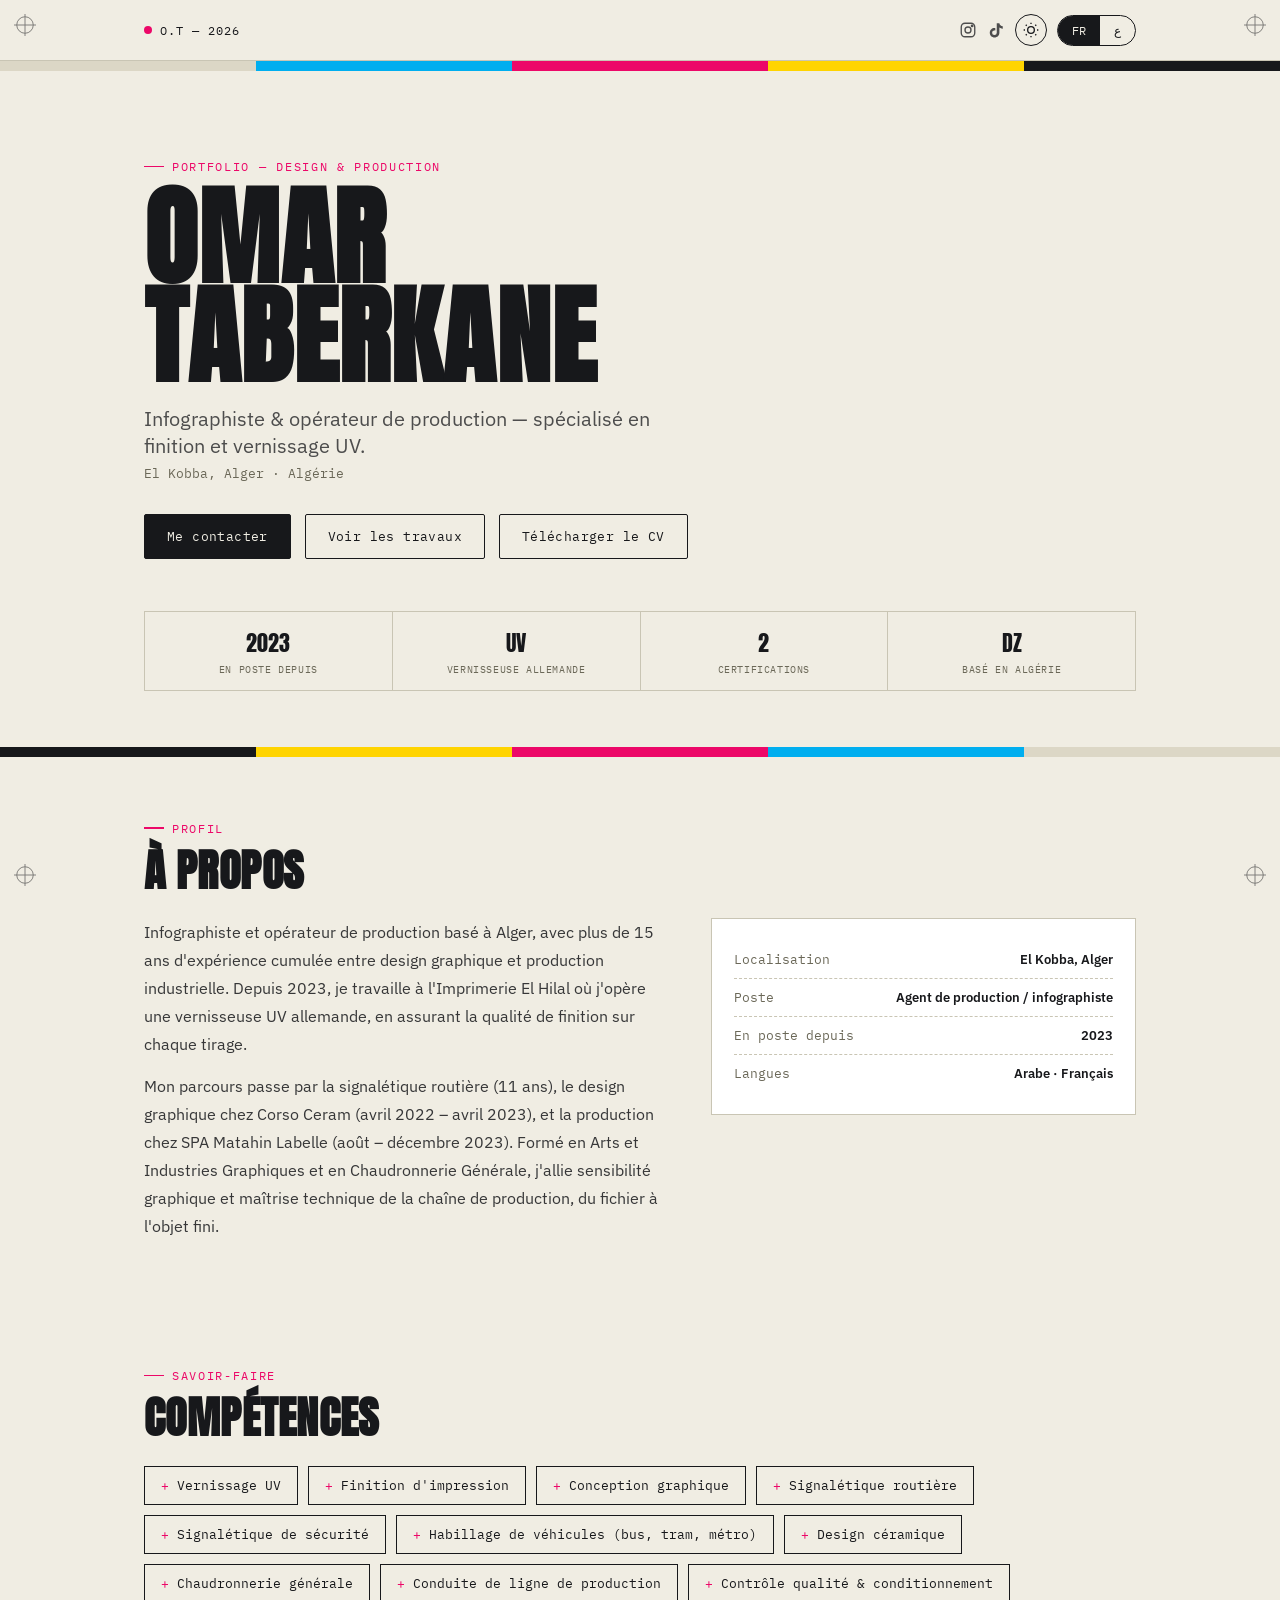
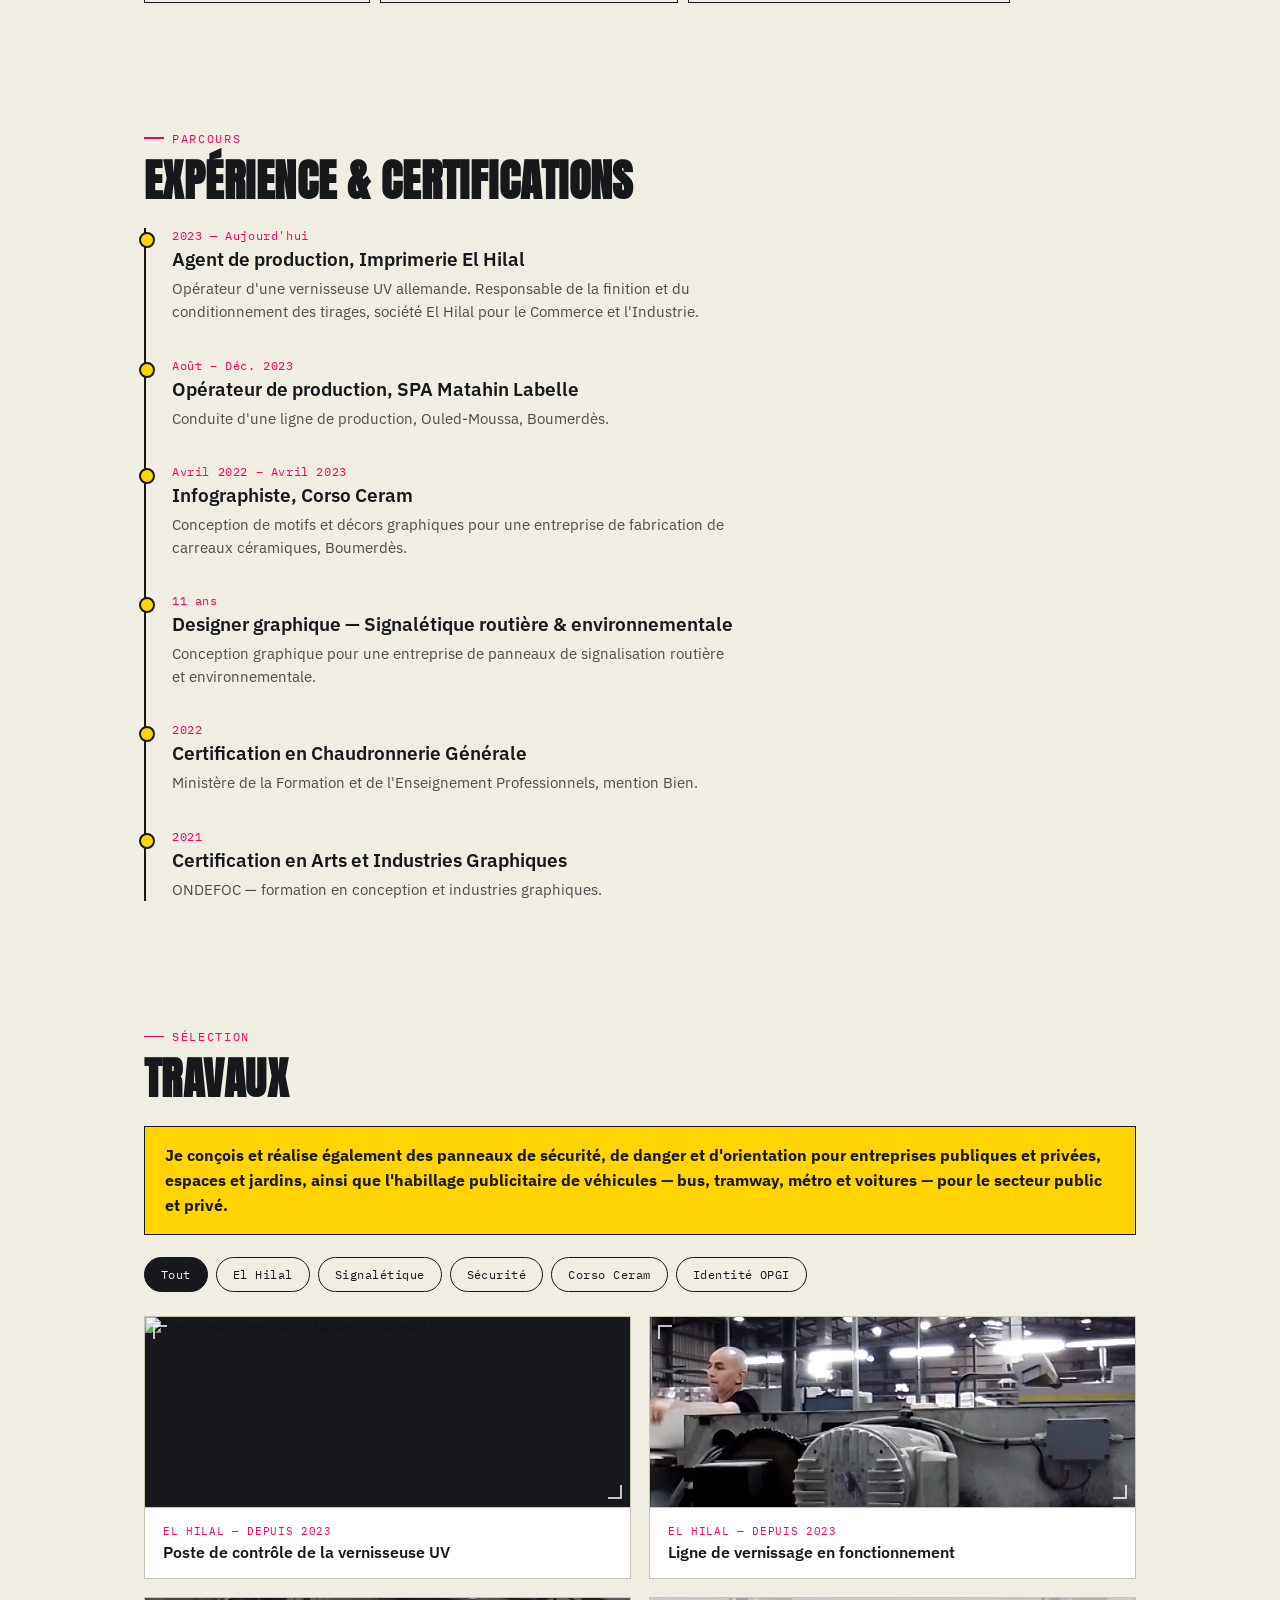
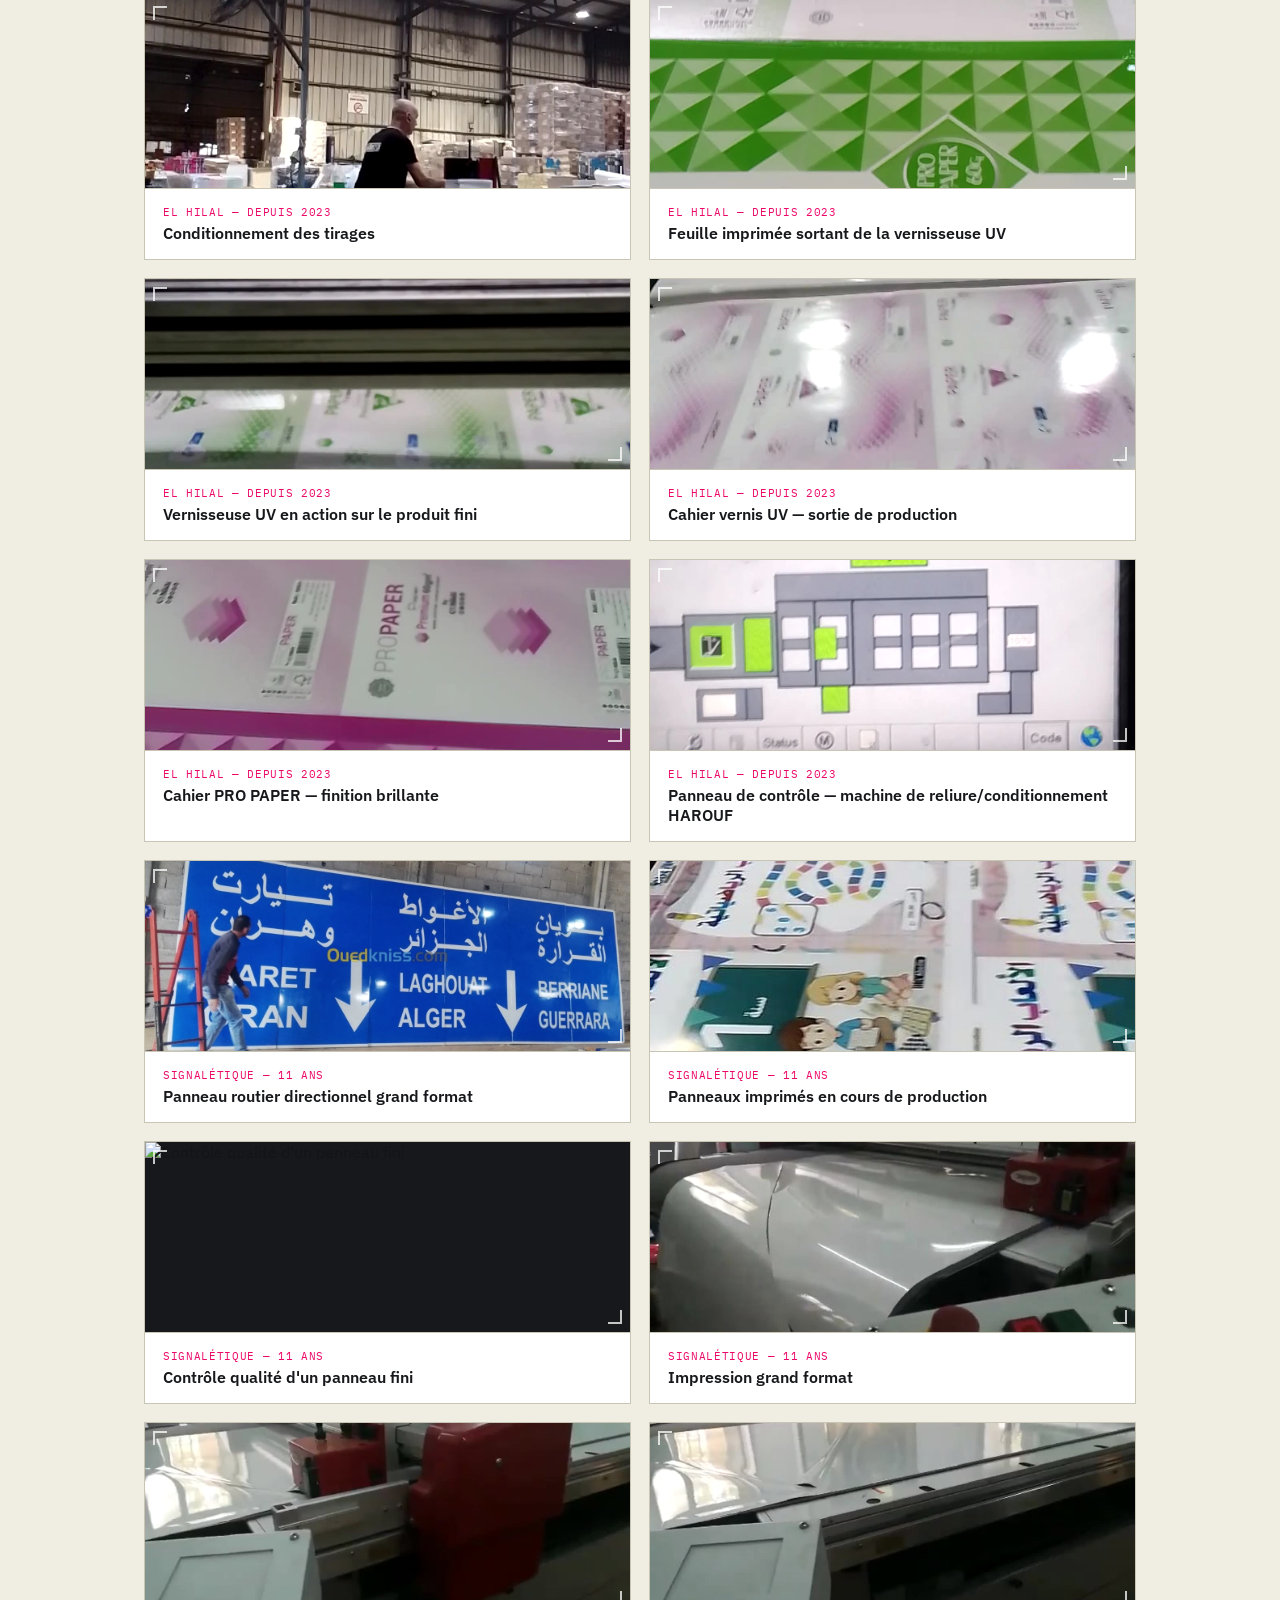
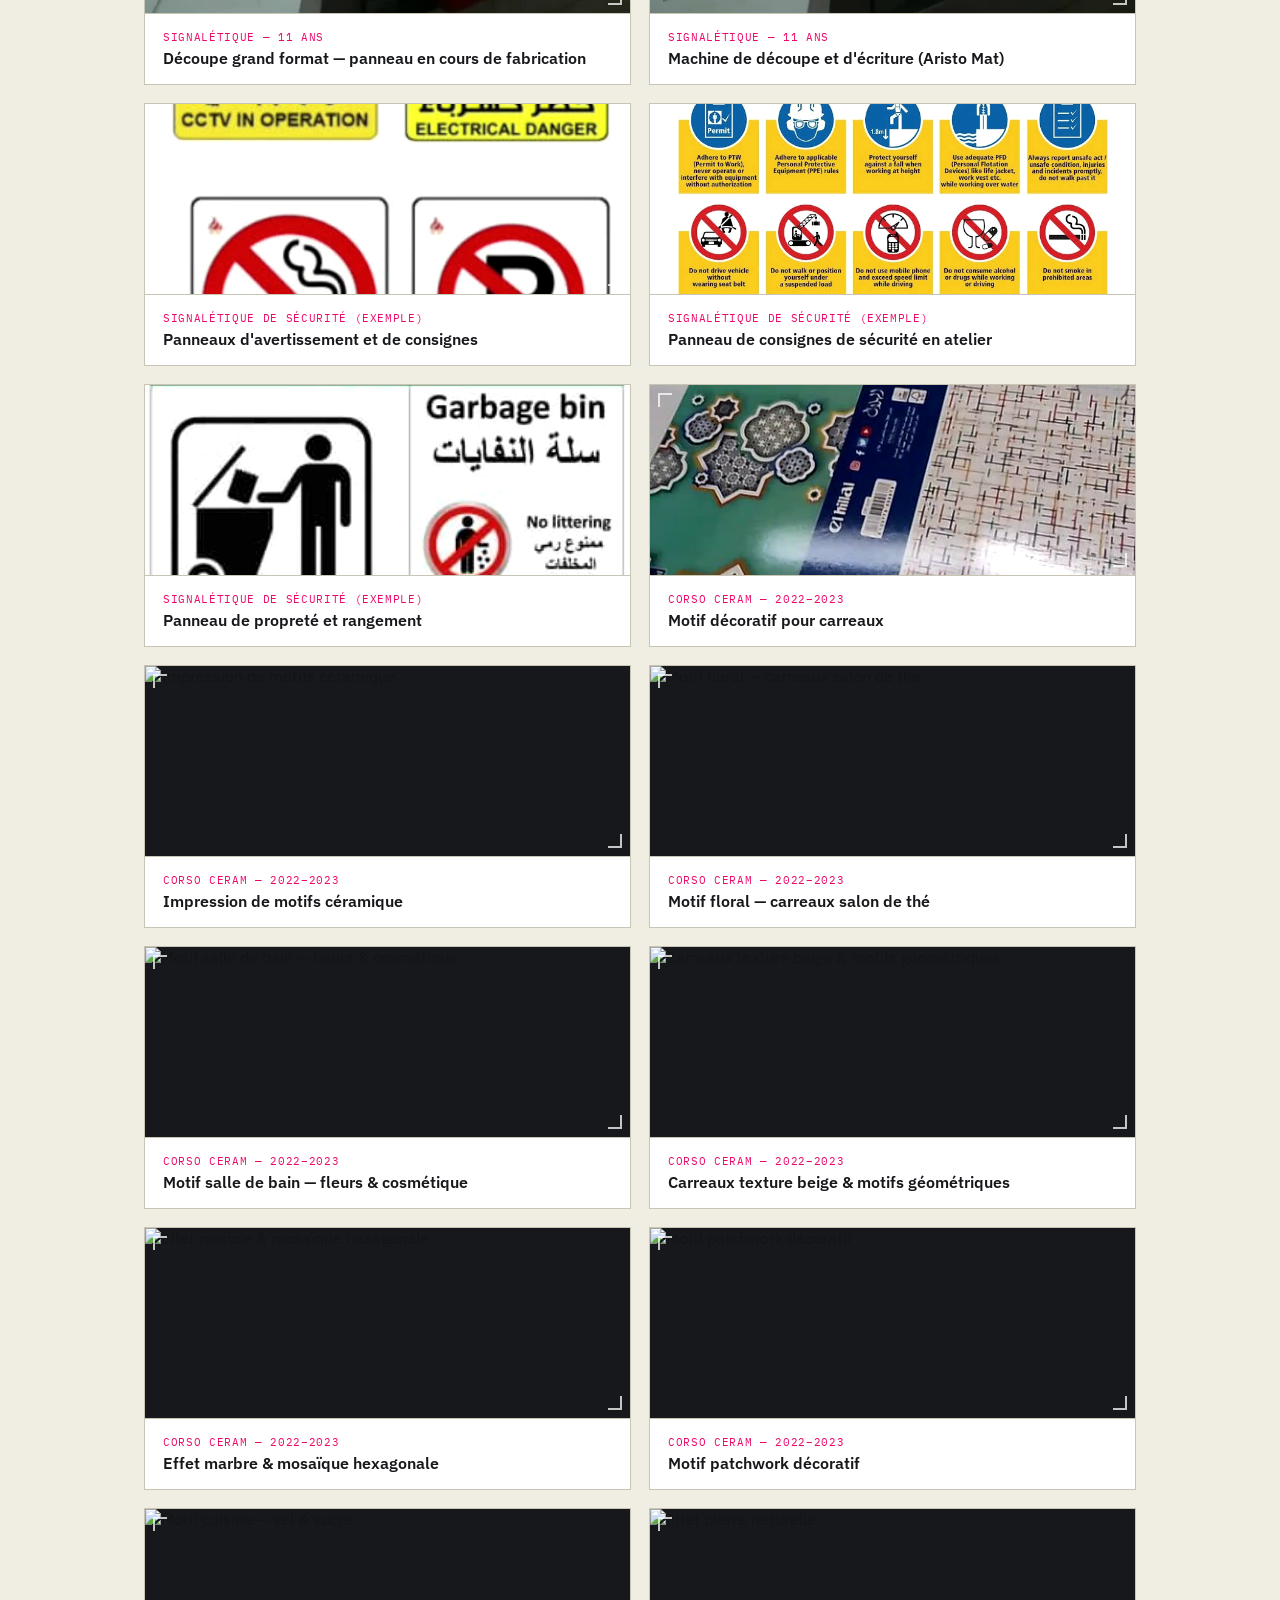
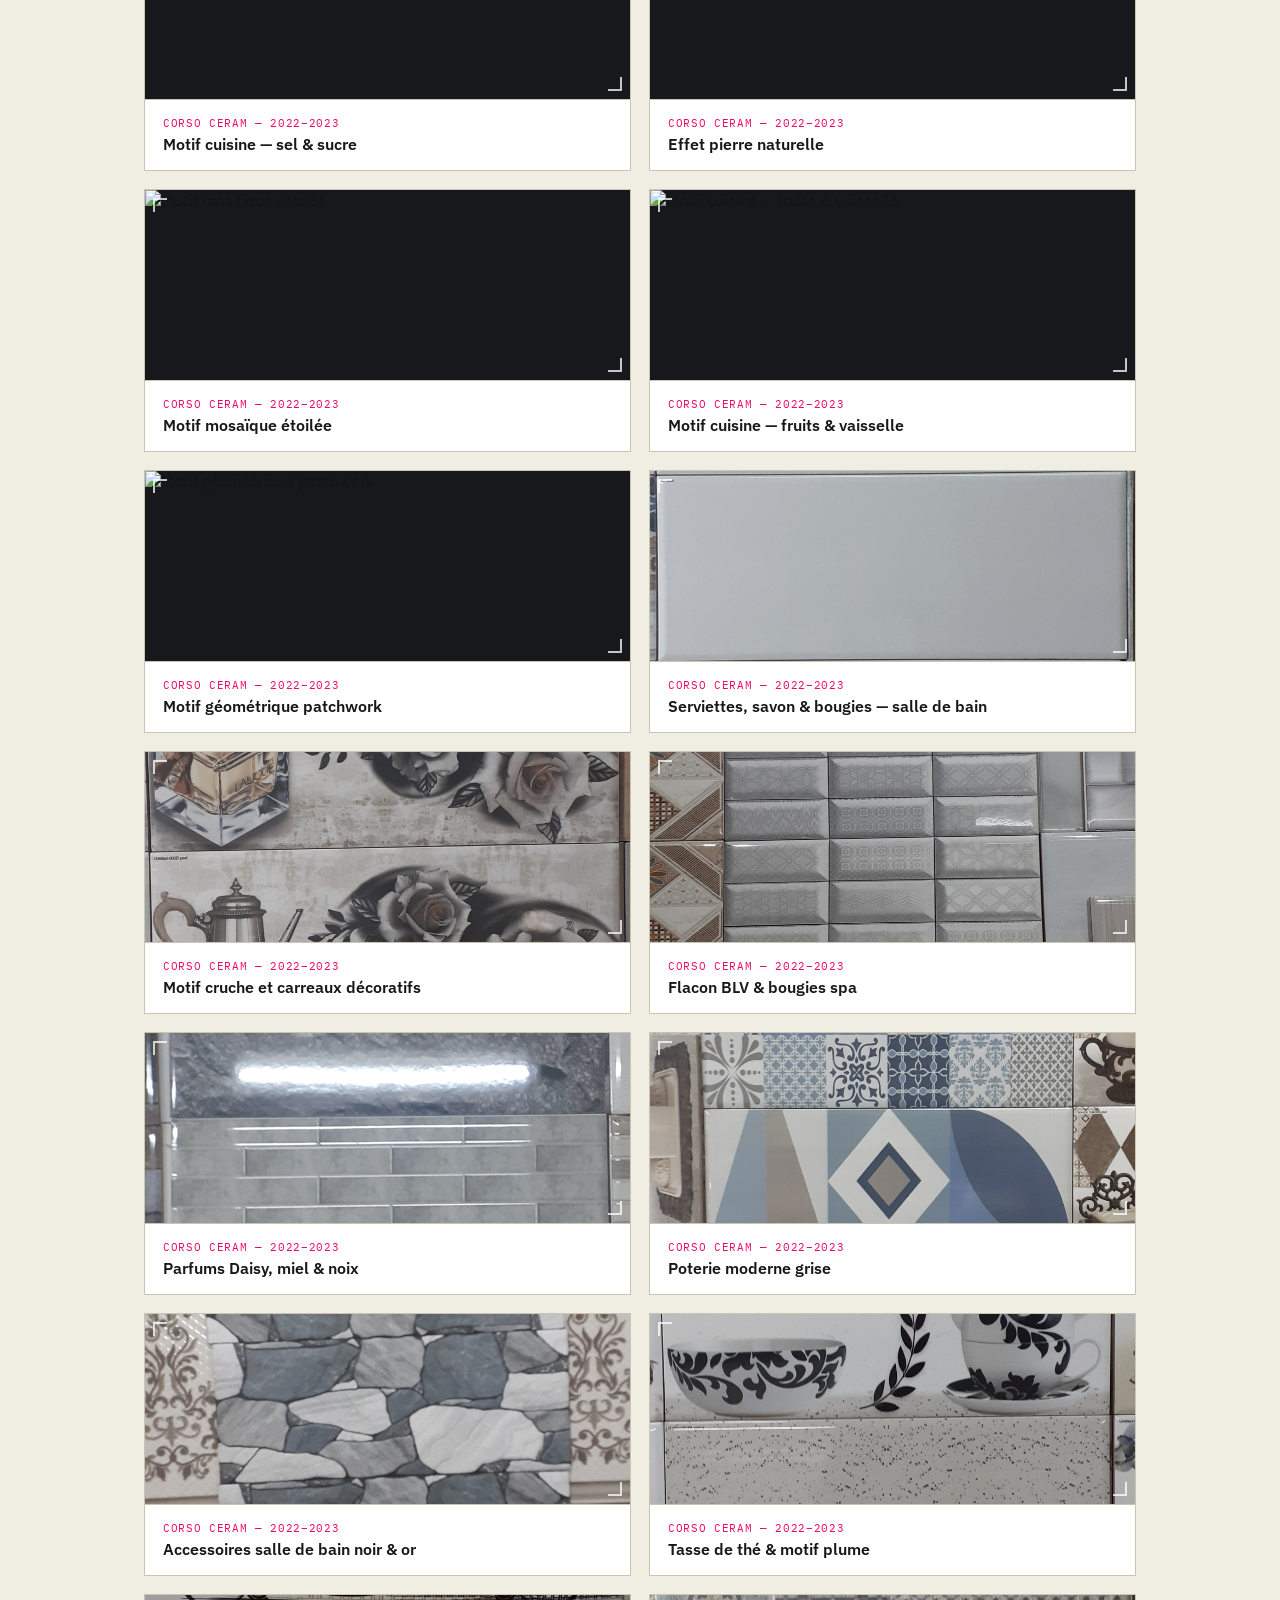
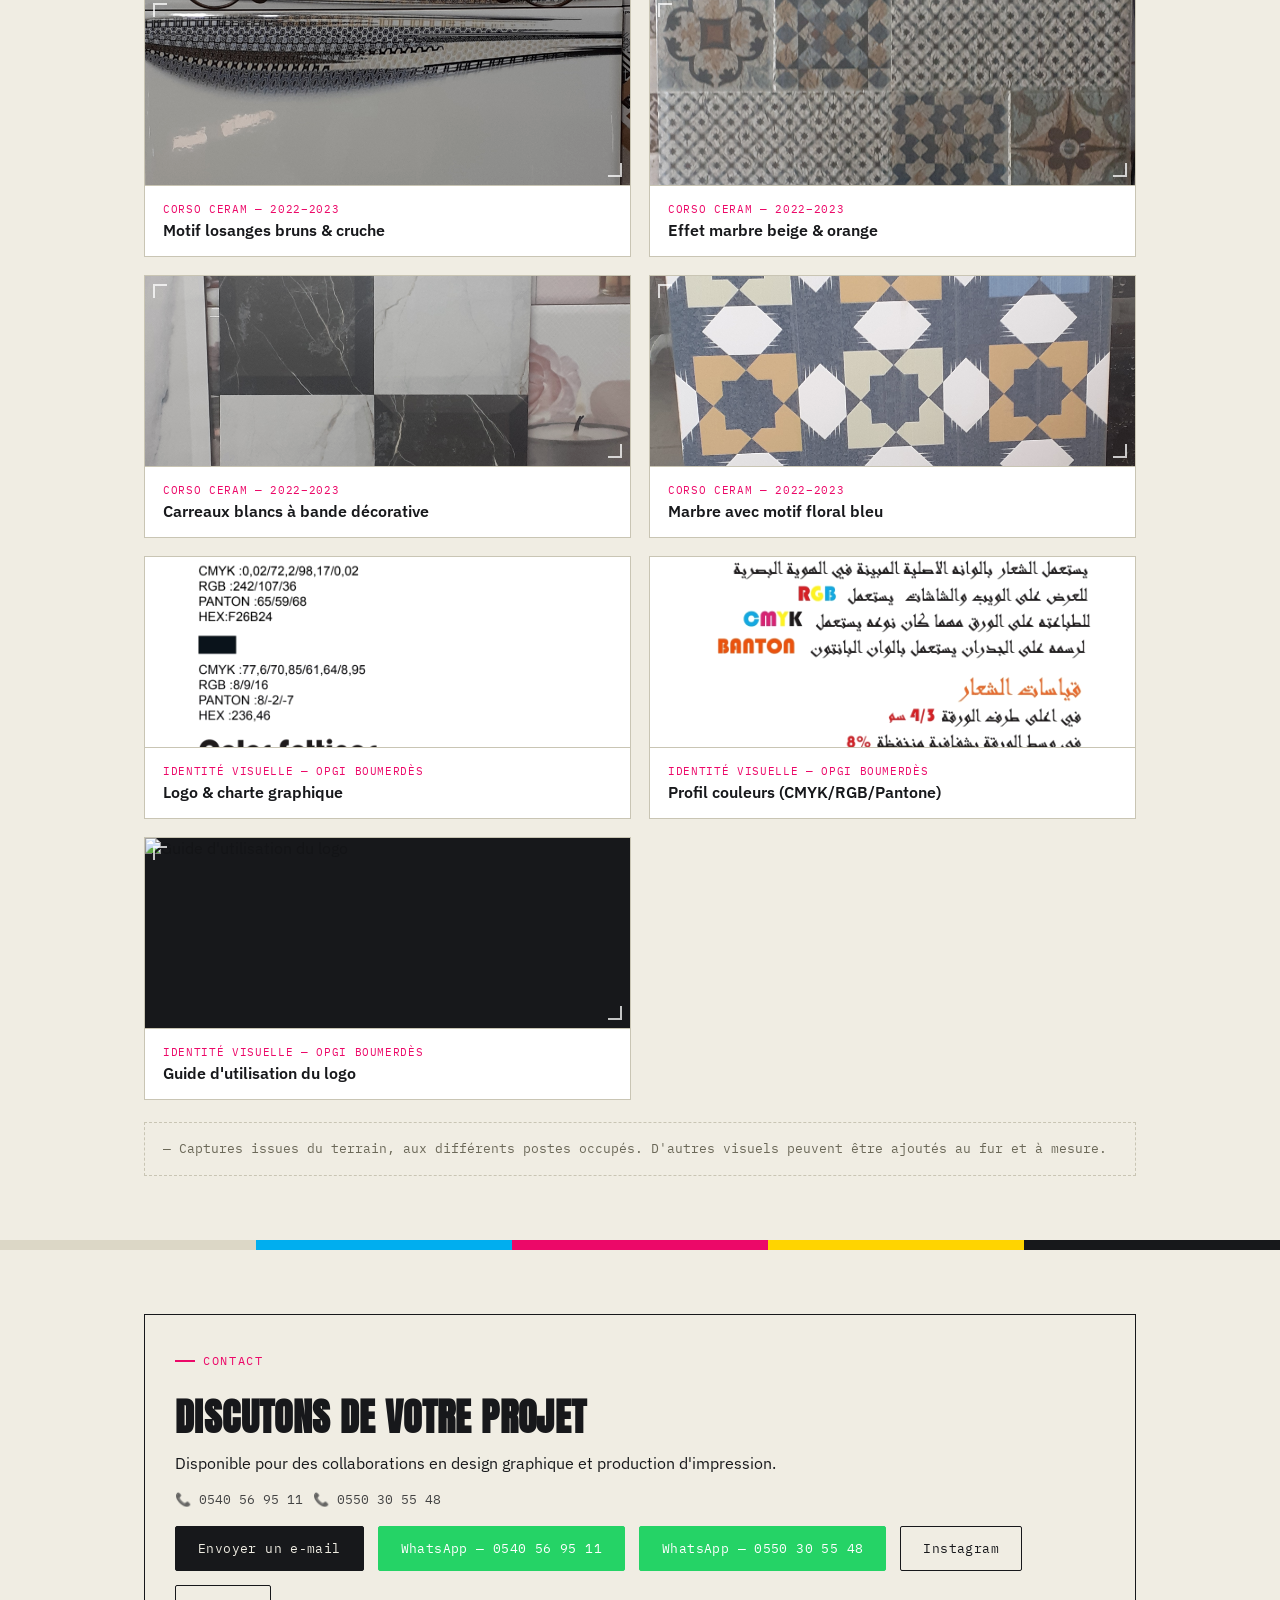
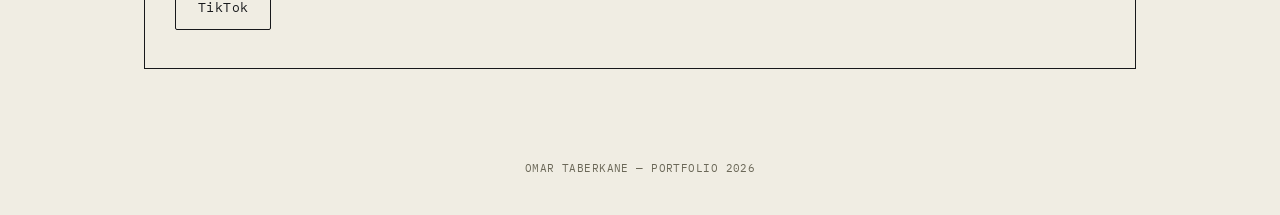
==== commit 5ab127cf: "Add files via upload" ====
--- a/index-1.html
+++ b/index-1.html
@@ -169,6 +169,8 @@
   .note-box{ margin-top:22px; border:1px dashed var(--line); padding:16px 18px; font-size:13px; color:#6b6858; font-family:'IBM Plex Mono', monospace; line-height:1.6; }
   html[data-lang="ar"] .note-box{ font-family:'IBM Plex Sans Arabic'; }
 
+  .service-banner{ background:var(--yellow); color:var(--ink); border:1.5px solid var(--ink); padding:16px 20px; font-weight:700; font-size:15.5px; line-height:1.6; margin-bottom:22px; }
+
   .lightbox{ position:fixed; inset:0; background:rgba(0,0,0,0.92); z-index:100; display:none; align-items:center; justify-content:center; padding:24px; }
   .lightbox.open{ display:flex; }
   .lightbox img{ max-width:100%; max-height:78vh; object-fit:contain; }
@@ -280,6 +282,7 @@
   <section id="work">
     <div class="eyebrow" data-i18n="eyebrow-work"></div>
     <h2 class="section-title display" data-i18n="work-title"></h2>
+    <p class="service-banner" data-i18n="service-banner"></p>
     <div class="filter-bar" id="filter-bar"></div>
     <div class="work-grid" id="work-grid"></div>
     <div class="note-box" data-i18n="work-note"></div>
@@ -343,6 +346,7 @@
     "eyebrow-work":"Sélection",
     "work-title":"Travaux",
     "work-note":"— Captures issues du terrain, aux différents postes occupés. D'autres visuels peuvent être ajoutés au fur et à mesure.",
+    "service-banner":"Je conçois et réalise également des panneaux de sécurité, de danger et d'orientation pour entreprises publiques et privées, espaces et jardins, ainsi que l'habillage publicitaire de véhicules — bus, tramway, métro et voitures — pour le secteur public et privé.",
     "eyebrow-contact":"Contact",
     "contact-title":"Discutons de votre projet",
     "contact-p":"Disponible pour des collaborations en design graphique et production d'impression.",
@@ -371,6 +375,7 @@
     "eyebrow-work":"مختارات",
     "work-title":"الأعمال",
     "work-note":"— لقطات ميدانية من مختلف المناصب التي شغلها. يمكن إضافة صور أخرى لاحقا.",
+    "service-banner":"أقوم أيضا بتصميم وإنجاز لوحات السلامة والأمن والإرشاد للشركات العامة والخاصة، والفضاءات، والحدائق، وكذلك تغليف المركبات الإشهاري — عربات المترو والترامواي والحافلات والسيارات — للقطاعين العام والخاص.",
     "eyebrow-contact":"تواصل",
     "contact-title":"لنتحدث عن مشروعك",
     "contact-p":"متاح للتعاون في مجال التصميم الغرافيكي وإنتاج الطباعة.",
@@ -381,8 +386,8 @@
 };
 
 const skills = {
-  fr:["Vernissage UV","Finition d'impression","Conception graphique","Signalétique routière","Design céramique","Chaudronnerie générale","Conduite de ligne de production","Contrôle qualité & conditionnement"],
-  ar:["فرنسة UV","تشطيب الطباعة","التصميم الغرافيكي","اللافتات والإشارات الطرقية","تصميم السيراميك","الحدادة العامة","تشغيل خط الإنتاج","مراقبة الجودة والتعليب"]
+  fr:["Vernissage UV","Finition d'impression","Conception graphique","Signalétique routière","Signalétique de sécurité","Habillage de véhicules (bus, tram, métro)","Design céramique","Chaudronnerie générale","Conduite de ligne de production","Contrôle qualité & conditionnement"],
+  ar:["فرنسة UV","تشطيب الطباعة","التصميم الغرافيكي","اللافتات والإشارات الطرقية","لوحات السلامة والإرشاد","تغليف المركبات (حافلات، ترامواي، مترو)","تصميم السيراميك","الحدادة العامة","تشغيل خط الإنتاج","مراقبة الجودة والتعليب"]
 };
 
 const timeline = {
@@ -426,6 +431,10 @@
     {img:"signal-3.jpg", group:"signal", cat:"Signalétique — 11 ans", t:"Impression grand format"},
     {img:"signal-4.jpg", group:"signal", cat:"Signalétique — 11 ans", t:"Découpe grand format — panneau en cours de fabrication"},
     {img:"signal-5.jpg", group:"signal", cat:"Signalétique — 11 ans", t:"Machine de découpe et d'écriture (Aristo Mat)"},
+    // --- Sécurité industrielle ---
+    {img:"securite-1.jpg", group:"securite", cat:"Signalétique de sécurité (exemple)", t:"Panneaux d'avertissement et de consignes"},
+    {img:"securite-2.jpg", group:"securite", cat:"Signalétique de sécurité (exemple)", t:"Panneau de consignes de sécurité en atelier"},
+    {img:"securite-3.jpg", group:"securite", cat:"Signalétique de sécurité (exemple)", t:"Panneau de propreté et rangement"},
     // --- Corso Ceram ---
     {img:"ceram-1.jpg", group:"ceram", cat:"Corso Ceram — 2022–2023", t:"Motif décoratif pour carreaux"},
     {img:"ceram-2.jpg", group:"ceram", cat:"Corso Ceram — 2022–2023", t:"Impression de motifs céramique"},
@@ -439,6 +448,17 @@
     {img:"ceram-10.jpg", group:"ceram", cat:"Corso Ceram — 2022–2023", t:"Motif mosaïque étoilée"},
     {img:"ceram-11.jpg", group:"ceram", cat:"Corso Ceram — 2022–2023", t:"Motif cuisine — fruits & vaisselle"},
     {img:"ceram-12.jpg", group:"ceram", cat:"Corso Ceram — 2022–2023", t:"Motif géométrique patchwork"},
+    {img:"ceram-21.jpg", group:"ceram", cat:"Corso Ceram — 2022–2023", t:"Serviettes, savon & bougies — salle de bain"},
+    {img:"ceram-22.jpg", group:"ceram", cat:"Corso Ceram — 2022–2023", t:"Motif cruche et carreaux décoratifs"},
+    {img:"ceram-23.jpg", group:"ceram", cat:"Corso Ceram — 2022–2023", t:"Flacon BLV & bougies spa"},
+    {img:"ceram-24.jpg", group:"ceram", cat:"Corso Ceram — 2022–2023", t:"Parfums Daisy, miel & noix"},
+    {img:"ceram-25.jpg", group:"ceram", cat:"Corso Ceram — 2022–2023", t:"Poterie moderne grise"},
+    {img:"ceram-26.jpg", group:"ceram", cat:"Corso Ceram — 2022–2023", t:"Accessoires salle de bain noir & or"},
+    {img:"ceram-27.jpg", group:"ceram", cat:"Corso Ceram — 2022–2023", t:"Tasse de thé & motif plume"},
+    {img:"ceram-28.jpg", group:"ceram", cat:"Corso Ceram — 2022–2023", t:"Motif losanges bruns & cruche"},
+    {img:"ceram-29.jpg", group:"ceram", cat:"Corso Ceram — 2022–2023", t:"Effet marbre beige & orange"},
+    {img:"ceram-30.jpg", group:"ceram", cat:"Corso Ceram — 2022–2023", t:"Carreaux blancs à bande décorative"},
+    {img:"ceram-32.jpg", group:"ceram", cat:"Corso Ceram — 2022–2023", t:"Marbre avec motif floral bleu"},
     // --- Identité OPGI ---
     {img:"opgi-3.jpg", group:"opgi", cat:"Identité visuelle — OPGI Boumerdès", t:"Logo & charte graphique"},
     {img:"opgi-1.jpg", group:"opgi", cat:"Identité visuelle — OPGI Boumerdès", t:"Profil couleurs (CMYK/RGB/Pantone)"},
@@ -461,6 +481,10 @@
     {img:"signal-3.jpg", group:"signal", cat:"اللافتات — 11 سنة", t:"طباعة بالحجم الكبير"},
     {img:"signal-4.jpg", group:"signal", cat:"اللافتات — 11 سنة", t:"قطع بالحجم الكبير — لوحة أثناء التصنيع"},
     {img:"signal-5.jpg", group:"signal", cat:"اللافتات — 11 سنة", t:"آلة القطع والكتابة (Aristo Mat)"},
+    // --- لوحات السلامة ---
+    {img:"securite-1.jpg", group:"securite", cat:"لوحات السلامة (نموذج)", t:"لوحات تحذيرية وإرشادية"},
+    {img:"securite-2.jpg", group:"securite", cat:"لوحات السلامة (نموذج)", t:"لوحة تعليمات السلامة داخل الورشة"},
+    {img:"securite-3.jpg", group:"securite", cat:"لوحات السلامة (نموذج)", t:"لوحة النظافة والترتيب"},
     // --- كورسو سيرام ---
     {img:"ceram-1.jpg", group:"ceram", cat:"كورسو سيرام — 2022–2023", t:"زخرفة مخصصة للسيراميك"},
     {img:"ceram-2.jpg", group:"ceram", cat:"كورسو سيرام — 2022–2023", t:"طباعة زخارف السيراميك"},
@@ -474,6 +498,17 @@
     {img:"ceram-10.jpg", group:"ceram", cat:"كورسو سيرام — 2022–2023", t:"زخرفة موزاييك نجمية"},
     {img:"ceram-11.jpg", group:"ceram", cat:"كورسو سيرام — 2022–2023", t:"زخرفة مطبخ — فواكه وأواني"},
     {img:"ceram-12.jpg", group:"ceram", cat:"كورسو سيرام — 2022–2023", t:"زخرفة هندسية باتشورك"},
+    {img:"ceram-21.jpg", group:"ceram", cat:"كورسو سيرام — 2022–2023", t:"مناشف وصابون وشموع — حمام"},
+    {img:"ceram-22.jpg", group:"ceram", cat:"كورسو سيرام — 2022–2023", t:"زخرفة إبريق وبلاط ديكوري"},
+    {img:"ceram-23.jpg", group:"ceram", cat:"كورسو سيرام — 2022–2023", t:"زجاجة BLV وشموع سبا"},
+    {img:"ceram-24.jpg", group:"ceram", cat:"كورسو سيرام — 2022–2023", t:"عطور Daisy وعسل وجوز"},
+    {img:"ceram-25.jpg", group:"ceram", cat:"كورسو سيرام — 2022–2023", t:"أواني فخارية عصرية رمادية"},
+    {img:"ceram-26.jpg", group:"ceram", cat:"كورسو سيرام — 2022–2023", t:"إكسسوارات حمام أسود وذهبي"},
+    {img:"ceram-27.jpg", group:"ceram", cat:"كورسو سيرام — 2022–2023", t:"فنجان شاي وزخرفة ريشة"},
+    {img:"ceram-28.jpg", group:"ceram", cat:"كورسو سيرام — 2022–2023", t:"زخرفة معينات بنية وإبريق"},
+    {img:"ceram-29.jpg", group:"ceram", cat:"كورسو سيرام — 2022–2023", t:"تأثير رخام بيج وبرتقالي"},
+    {img:"ceram-30.jpg", group:"ceram", cat:"كورسو سيرام — 2022–2023", t:"بلاط أبيض بشريط زخرفي"},
+    {img:"ceram-32.jpg", group:"ceram", cat:"كورسو سيرام — 2022–2023", t:"رخام بزخرفة زهرية زرقاء"},
     // --- هوية OPGI ---
     {img:"opgi-3.jpg", group:"opgi", cat:"هوية بصرية — ديوان الترقية والتسيير العقاري بومرداس", t:"الشعار والهوية البصرية"},
     {img:"opgi-1.jpg", group:"opgi", cat:"هوية بصرية — ديوان الترقية والتسيير العقاري بومرداس", t:"بروفايل الألوان (CMYK/RGB/Pantone)"},
@@ -482,8 +517,8 @@
 };
 
 const groupLabels = {
-  fr:{hilal:"El Hilal", signal:"Signalétique", ceram:"Corso Ceram", opgi:"Identité OPGI"},
-  ar:{hilal:"مطبعة الهلال", signal:"اللافتات", ceram:"كورسو سيرام", opgi:"هوية OPGI"}
+  fr:{hilal:"El Hilal", signal:"Signalétique", securite:"Sécurité", ceram:"Corso Ceram", opgi:"Identité OPGI"},
+  ar:{hilal:"مطبعة الهلال", signal:"اللافتات", securite:"السلامة", ceram:"كورسو سيرام", opgi:"هوية OPGI"}
 };
 
 let currentLang = "fr";
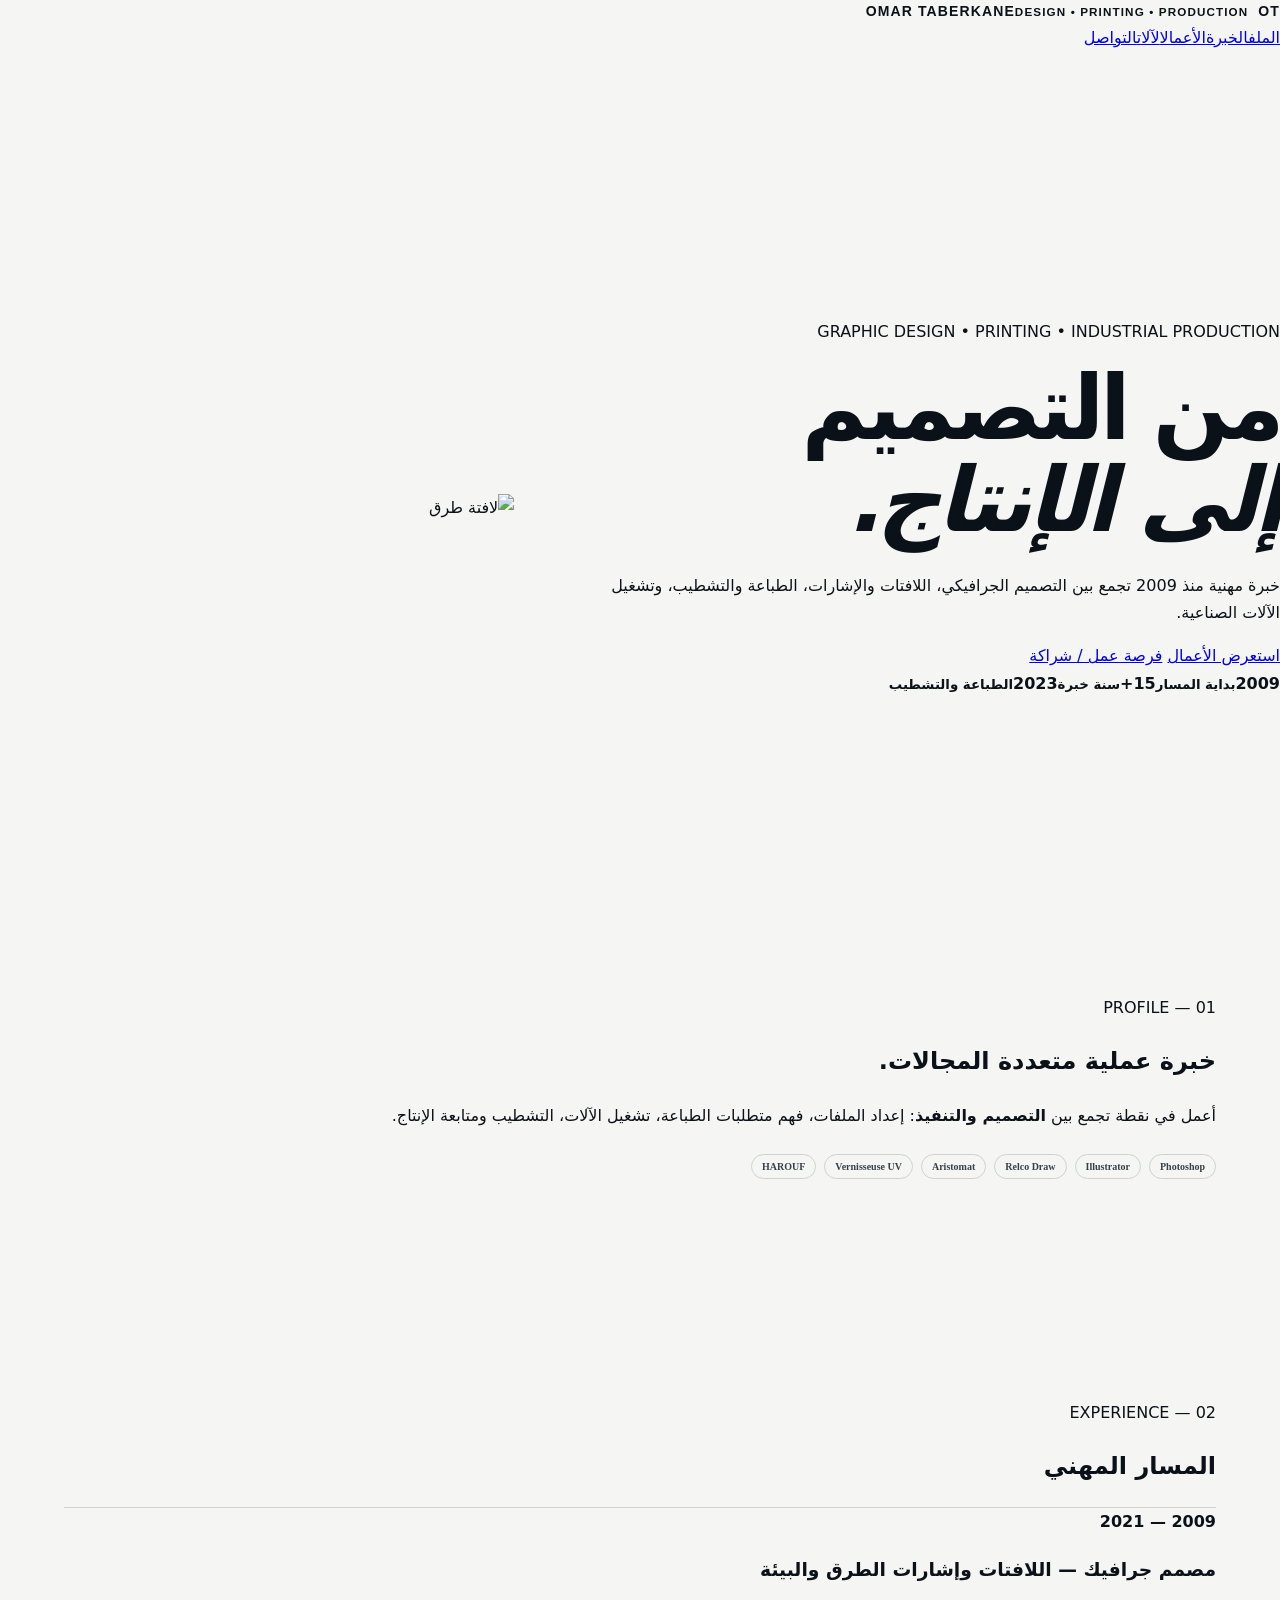
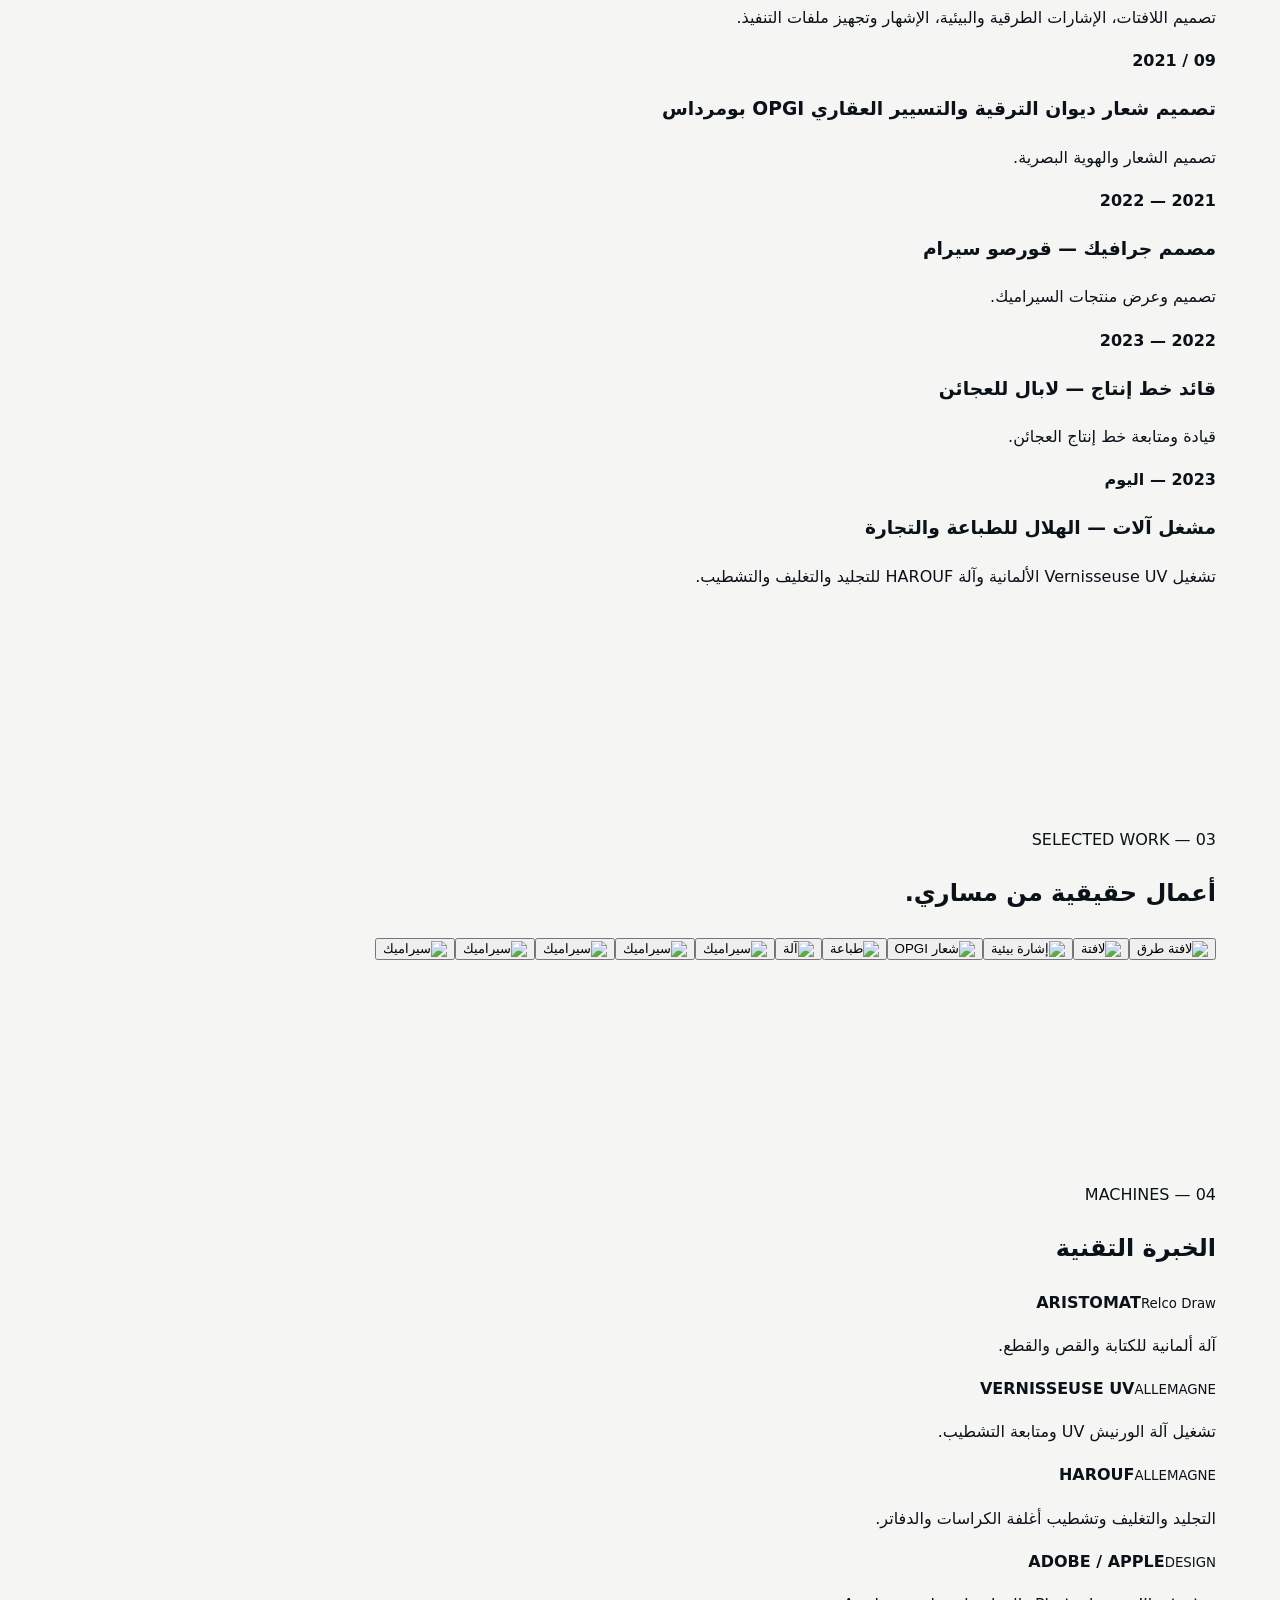
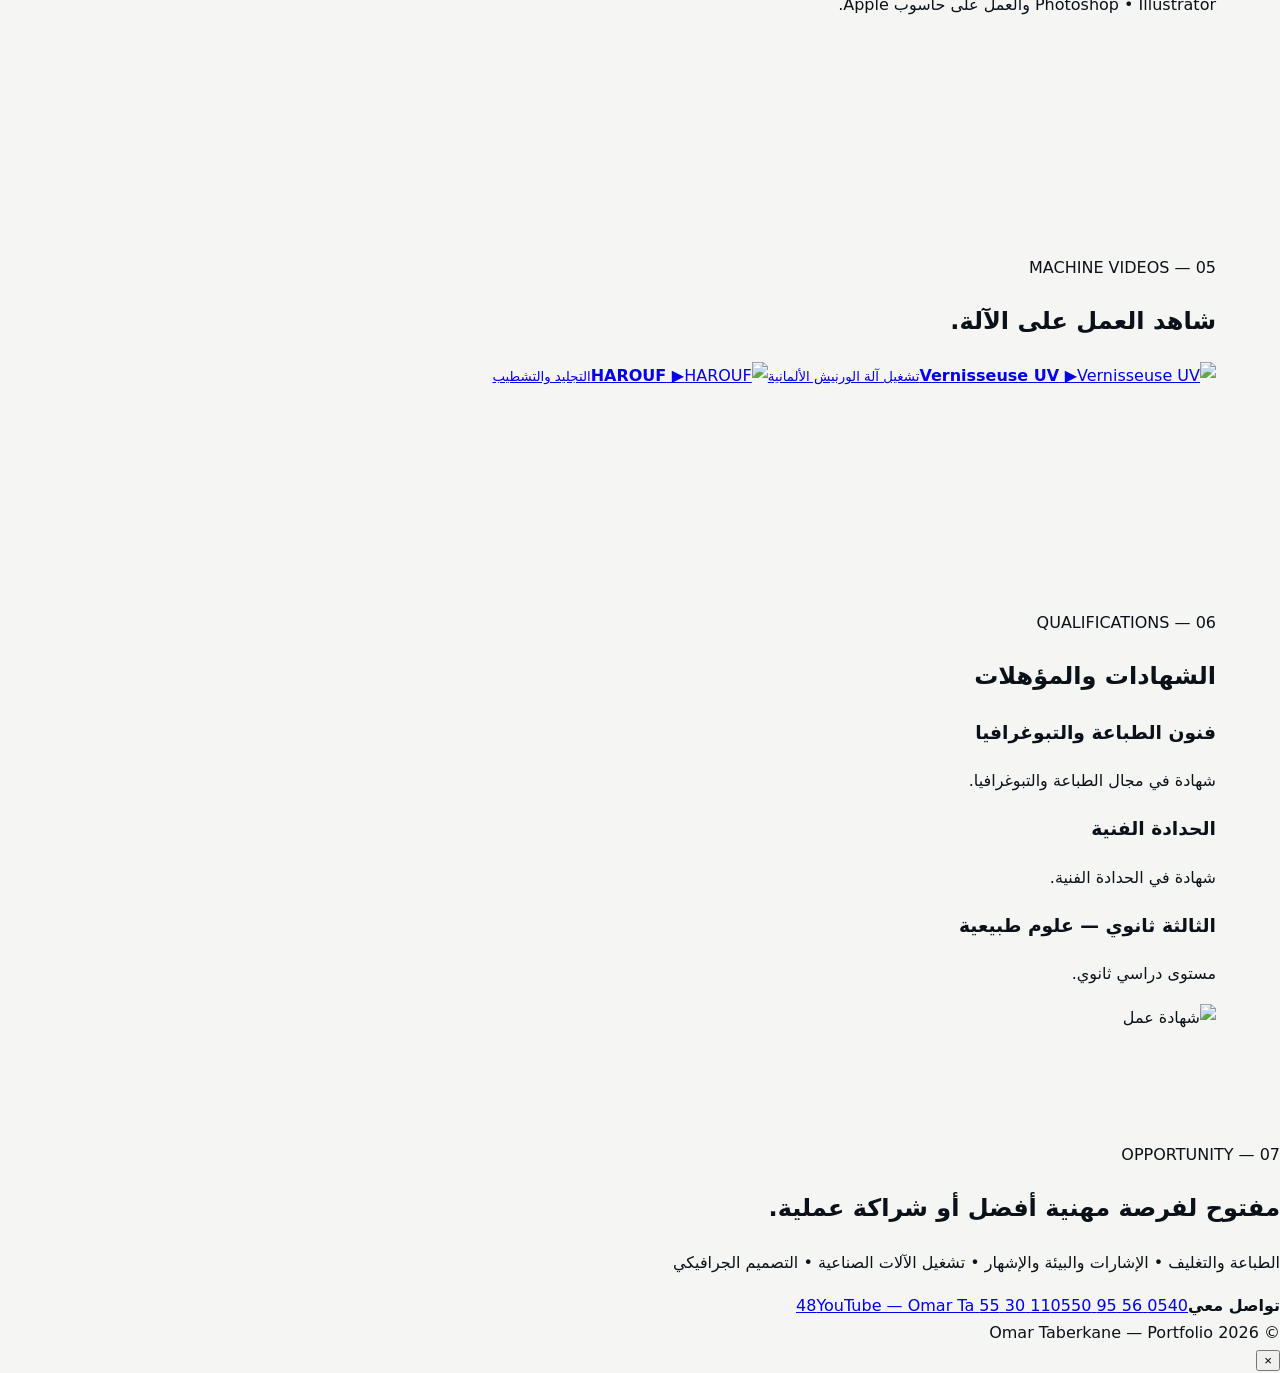
==== commit 86dfbda6: "Add files via upload" ====
--- a/index-1.html
+++ b/index-1.html
@@ -1,648 +1,16 @@
-<!DOCTYPE html>
-<html lang="fr" dir="ltr" id="html-root">
-<head>
-<meta charset="UTF-8">
-<meta name="viewport" content="width=device-width, initial-scale=1.0">
-<title>Omar Taberkane — Portfolio</title>
-<meta name="description" content="Omar Taberkane — Infographiste & opérateur de production, Alger. Signalétique, céramique, impression, vernissage UV.">
-<meta property="og:title" content="Omar Taberkane — Infographiste & Opérateur de Production">
-<meta property="og:description" content="Plus de 15 ans d'expérience entre design graphique, signalétique, céramique et production industrielle. Basé à Alger.">
-<meta property="og:image" content="hilal-2.jpg">
-<meta property="og:type" content="website">
-<link rel="preconnect" href="https://fonts.googleapis.com">
-<link href="https://fonts.googleapis.com/css2?family=Anton&family=IBM+Plex+Sans:wght@400;500;600&family=IBM+Plex+Mono:wght@500&family=Cairo:wght@400;600;800&family=IBM+Plex+Sans+Arabic:wght@400;500;600&display=swap" rel="stylesheet">
-<style>
-  :root{
-    --paper:#F0EDE3;
-    --paper-shadow:#DCD7C6;
-    --ink:#17181B;
-    --cyan:#00AEEF;
-    --magenta:#EC0868;
-    --yellow:#FFD400;
-    --line:#C9C5B4;
-    --card-bg:#fff;
-    --max:1040px;
-  }
-
-  html[data-theme="dark"]{
-    --paper:#15161A;
-    --paper-shadow:#1F2025;
-    --ink:#F0EDE3;
-    --line:#33343A;
-    --card-bg:#1C1D22;
-  }
-
-  *{box-sizing:border-box; margin:0; padding:0;}
-  html{scroll-behavior:smooth;}
-  body{
-    background:var(--paper);
-    color:var(--ink);
-    font-family:'IBM Plex Sans', sans-serif;
-    -webkit-font-smoothing:antialiased;
-    overflow-x:hidden;
-    transition:background .25s ease, color .25s ease;
-  }
-  html[data-lang="ar"] body{ font-family:'IBM Plex Sans Arabic','IBM Plex Sans', sans-serif; }
-
-  .display{
-    font-family:'Anton', sans-serif;
-    text-transform:uppercase;
-    letter-spacing:0.01em;
-    line-height:0.92;
-  }
-  html[data-lang="ar"] .display{
-    font-family:'Cairo', sans-serif;
-    font-weight:800;
-    letter-spacing:0;
-    text-transform:none;
-  }
-
-  .mono{ font-family:'IBM Plex Mono', monospace; }
-  html[data-lang="ar"] .mono{ font-family:'IBM Plex Sans Arabic', sans-serif; }
-
-  .reg-mark{ position:fixed; width:22px; height:22px; z-index:40; opacity:0.55; pointer-events:none; }
-  .reg-mark svg{width:100%; height:100%;}
-  .reg-tl{top:14px; left:14px;} .reg-tr{top:14px; right:14px;}
-  .reg-bl{bottom:14px; left:14px;} .reg-br{bottom:14px; right:14px;}
-  @media (max-width:640px){ .reg-mark{width:16px; height:16px;} }
-
-  header{
-    position:sticky; top:0; z-index:30;
-    background:rgba(240,237,227,0.92);
-    backdrop-filter:blur(6px);
-    border-bottom:1px solid var(--line);
-    transition:background .25s ease;
-  }
-  html[data-theme="dark"] header{ background:rgba(21,22,26,0.92); }
-  .header-inner{ max-width:var(--max); margin:0 auto; padding:14px 24px; display:flex; align-items:center; justify-content:space-between; }
-  .brand-mark{ display:flex; align-items:center; gap:8px; font-family:'IBM Plex Mono', monospace; font-size:12px; letter-spacing:0.08em; }
-  .brand-dot{width:8px; height:8px; border-radius:50%; background:var(--magenta);}
-  .header-controls{ display:flex; align-items:center; gap:10px; }
-  .icon-btn{ width:32px; height:32px; border-radius:50%; border:1.5px solid var(--ink); background:transparent; color:var(--ink); display:flex; align-items:center; justify-content:center; cursor:pointer; }
-  .lang-toggle{ display:flex; border:1.5px solid var(--ink); border-radius:999px; overflow:hidden; font-family:'IBM Plex Mono', monospace; font-size:12px; letter-spacing:0.04em; }
-  .lang-toggle button{ border:none; background:transparent; color:var(--ink); padding:7px 14px; cursor:pointer; font:inherit; }
-  .lang-toggle button.active{ background:var(--ink); color:var(--paper); }
-  .social-links{ display:flex; gap:10px; }
-  .social-links a{ color:var(--ink); display:flex; opacity:0.75; transition:opacity .15s ease; }
-  .social-links a:hover{ opacity:1; color:var(--magenta); }
-
-  .colorbar{ display:flex; height:10px; width:100%; }
-  .colorbar span{ flex:1; }
-  .cb-paper{background:var(--paper-shadow);} .cb-c{background:var(--cyan);}
-  .cb-m{background:var(--magenta);} .cb-y{background:var(--yellow);} .cb-k{background:var(--ink);}
-
-  section{ max-width:var(--max); margin:0 auto; padding:64px 24px; position:relative;}
-  @media (max-width:640px){ section{ padding:44px 20px; } }
-
-  .eyebrow{ font-family:'IBM Plex Mono', monospace; font-size:12px; letter-spacing:0.14em; text-transform:uppercase; color:var(--magenta); display:flex; align-items:center; gap:8px; margin-bottom:14px; }
-  html[data-lang="ar"] .eyebrow{ font-family:'IBM Plex Sans Arabic'; letter-spacing:0; }
-  .eyebrow::before{ content:""; width:20px; height:1.5px; background:var(--magenta); }
-
-  .hero{ padding-top:88px; padding-bottom:56px; }
-  .hero h1{ font-size:clamp(48px, 11vw, 108px); color:var(--ink); }
-  .hero .role{ margin-top:18px; font-size:clamp(16px,3vw,20px); max-width:520px; color:var(--ink); opacity:.75; }
-  .hero .tag{ margin-top:6px; font-family:'IBM Plex Mono', monospace; font-size:13px; color:#6b6858; }
-  html[data-lang="ar"] .hero .tag{ font-family:'IBM Plex Sans Arabic'; }
-  .hero-actions{ margin-top:32px; display:flex; gap:14px; flex-wrap:wrap; }
-  .btn{ font-family:'IBM Plex Mono', monospace; font-size:13px; letter-spacing:0.03em; padding:13px 22px; border-radius:2px; text-decoration:none; cursor:pointer; display:inline-flex; align-items:center; gap:8px; border:1.5px solid var(--ink); transition:transform .15s ease; }
-  html[data-lang="ar"] .btn{ font-family:'IBM Plex Sans Arabic'; }
-  .btn:hover{ transform:translateY(-2px); }
-  .btn-solid{ background:var(--ink); color:var(--paper); }
-  .btn-outline{ background:transparent; color:var(--ink); }
-  .btn-whatsapp{ background:#25D366; color:#fff; border-color:#25D366; }
-
-  .swatch-strip{ display:flex; gap:0; margin-top:52px; border:1px solid var(--line); }
-  .swatch{ flex:1; padding:14px 10px; border-inline-start:1px solid var(--line); text-align:center; }
-  .swatch:first-child{ border-inline-start:none; }
-  .swatch .n{ font-family:'Anton', sans-serif; font-size:22px; }
-  html[data-lang="ar"] .swatch .n{ font-family:'Cairo', sans-serif; font-weight:800;}
-  .swatch .l{ font-family:'IBM Plex Mono', monospace; font-size:10px; letter-spacing:0.06em; text-transform:uppercase; color:#6b6858; margin-top:4px;}
-  html[data-lang="ar"] .swatch .l{ font-family:'IBM Plex Sans Arabic'; letter-spacing:0;}
-  @media (max-width:640px){ .swatch-strip{ flex-wrap:wrap; } .swatch{ flex:1 1 50%; border-bottom:1px solid var(--line);} }
-
-  .about-grid{ display:grid; grid-template-columns:1.1fr 0.9fr; gap:48px; align-items:start; }
-  @media (max-width:760px){ .about-grid{ grid-template-columns:1fr; } }
-  .about-text p{ font-size:16px; line-height:1.75; color:var(--ink); opacity:.85; margin-bottom:14px; }
-  .about-text p:last-child{ margin-bottom:0; }
-  .info-card{ border:1px solid var(--line); background:var(--card-bg); padding:22px; }
-  .info-card .row{ display:flex; justify-content:space-between; gap:12px; padding:10px 0; border-bottom:1px dashed var(--line); font-size:13px;}
-  .info-card .row:last-child{ border-bottom:none; }
-  .info-card .row .k{ color:#6b6858; font-family:'IBM Plex Mono',monospace; }
-  html[data-lang="ar"] .info-card .row .k{ font-family:'IBM Plex Sans Arabic'; }
-  .info-card .row .v{ font-weight:600; text-align:right; }
-  html[data-lang="ar"] .info-card .row .v{ text-align:left; }
-
-  h2.section-title{ font-size:clamp(30px,5vw,44px); margin-bottom:28px; }
-
-  .chip-grid{ display:flex; flex-wrap:wrap; gap:10px; }
-  .chip{ border:1.5px solid var(--ink); padding:10px 16px; font-size:13px; font-family:'IBM Plex Mono', monospace; position:relative; }
-  html[data-lang="ar"] .chip{ font-family:'IBM Plex Sans Arabic'; }
-  .chip::before{ content:"+ "; color:var(--magenta); }
-
-  .timeline{ border-inline-start:2px solid var(--ink); padding-inline-start:26px; display:flex; flex-direction:column; gap:34px; }
-  .t-item{ position:relative; }
-  .t-item::before{ content:""; position:absolute; inset-inline-start:-33px; top:4px; width:12px; height:12px; background:var(--yellow); border:2px solid var(--ink); border-radius:50%; }
-  .t-item .yr{ font-family:'IBM Plex Mono', monospace; font-size:12px; color:var(--magenta); letter-spacing:0.05em; }
-  html[data-lang="ar"] .t-item .yr{ font-family:'IBM Plex Sans Arabic'; }
-  .t-item h3{ font-size:19px; margin-top:4px; font-weight:600; }
-  .t-item p{ font-size:14.5px; color:var(--ink); opacity:.75; margin-top:6px; line-height:1.6; max-width:560px; }
-
-  .filter-bar{ display:flex; flex-wrap:wrap; gap:8px; margin-bottom:24px; }
-  .filter-btn{ font-family:'IBM Plex Mono', monospace; font-size:12px; letter-spacing:0.04em; padding:9px 16px; border-radius:999px; border:1.5px solid var(--ink); background:transparent; color:var(--ink); cursor:pointer; transition:background .15s ease, color .15s ease; }
-  html[data-lang="ar"] .filter-btn{ font-family:'IBM Plex Sans Arabic'; }
-  .filter-btn.active{ background:var(--ink); color:var(--paper); }
-
-  .work-grid{ display:grid; grid-template-columns:repeat(2, 1fr); gap:18px; }
-  @media (max-width:640px){ .work-grid{ grid-template-columns:1fr; } }
-  .work-card{ border:1px solid var(--line); background:var(--card-bg); overflow:hidden; cursor:pointer; }
-  .work-thumb{ height:190px; position:relative; overflow:hidden; display:flex; align-items:center; justify-content:center; background:var(--ink); }
-  .work-thumb img{ width:100%; height:100%; object-fit:cover; display:block; filter:grayscale(15%) contrast(1.04); transition:transform .35s ease, filter .35s ease; }
-  .work-card:hover .work-thumb img{ transform:scale(1.05); filter:grayscale(0%) contrast(1.04); }
-  .work-thumb .crop{ position:absolute; width:14px; height:14px; z-index:2; }
-  .work-thumb .crop.tl{top:8px; left:8px; border-top:2px solid rgba(255,255,255,0.75); border-left:2px solid rgba(255,255,255,0.75);}
-  .work-thumb .crop.br{bottom:8px; right:8px; border-bottom:2px solid rgba(255,255,255,0.75); border-right:2px solid rgba(255,255,255,0.75);}
-  .work-info{ padding:16px 18px; border-top:1px solid var(--line); }
-  .work-info .cat{ font-family:'IBM Plex Mono', monospace; font-size:11px; letter-spacing:0.06em; text-transform:uppercase; color:var(--magenta); }
-  html[data-lang="ar"] .work-info .cat{ font-family:'IBM Plex Sans Arabic'; letter-spacing:0; }
-  .work-info h4{ font-size:15.5px; margin-top:4px; font-weight:600; }
-
-  .note-box{ margin-top:22px; border:1px dashed var(--line); padding:16px 18px; font-size:13px; color:#6b6858; font-family:'IBM Plex Mono', monospace; line-height:1.6; }
-  html[data-lang="ar"] .note-box{ font-family:'IBM Plex Sans Arabic'; }
-
-  .service-banner{ background:var(--yellow); color:var(--ink); border:1.5px solid var(--ink); padding:16px 20px; font-weight:700; font-size:15.5px; line-height:1.6; margin-bottom:22px; }
-
-  .lightbox{ position:fixed; inset:0; background:rgba(0,0,0,0.92); z-index:100; display:none; align-items:center; justify-content:center; padding:24px; }
-  .lightbox.open{ display:flex; }
-  .lightbox img{ max-width:100%; max-height:78vh; object-fit:contain; }
-  .lightbox-caption{ color:#fff; font-family:'IBM Plex Mono', monospace; font-size:13px; margin-top:14px; text-align:center; }
-  .lightbox-close{ position:absolute; top:20px; right:20px; width:40px; height:40px; border-radius:50%; background:rgba(255,255,255,0.1); border:1.5px solid #fff; color:#fff; font-size:20px; display:flex; align-items:center; justify-content:center; cursor:pointer; }
-  .lightbox-nav{ position:absolute; top:50%; transform:translateY(-50%); width:44px; height:44px; border-radius:50%; background:rgba(255,255,255,0.1); border:1.5px solid #fff; color:#fff; font-size:20px; display:flex; align-items:center; justify-content:center; cursor:pointer; }
-  .lightbox-prev{ left:16px; } .lightbox-next{ right:16px; }
-
-  .contact-box{ border:1.5px solid var(--ink); padding:38px 30px; display:flex; flex-direction:column; gap:18px; }
-  .contact-box h2{ font-size:clamp(26px,5vw,38px); }
-  .contact-links{ display:flex; flex-wrap:wrap; gap:14px; }
-  .contact-phones{ display:flex; flex-wrap:wrap; gap:10px; font-family:'IBM Plex Mono', monospace; font-size:13px; color:var(--ink); opacity:.8; }
-  html[data-lang="ar"] .contact-phones{ font-family:'IBM Plex Sans Arabic'; }
-
-  footer{ text-align:center; padding:28px 20px 40px; font-family:'IBM Plex Mono', monospace; font-size:11px; color:#6b6858; letter-spacing:0.04em; }
-  html[data-lang="ar"] footer{ font-family:'IBM Plex Sans Arabic'; letter-spacing:0; }
-
-  ::selection{ background:var(--yellow); color:var(--ink); }
-  a{ color:inherit; }
-  button:focus-visible, a:focus-visible{ outline:2px solid var(--magenta); outline-offset:2px; }
-  @media (prefers-reduced-motion: reduce){ *{ transition:none !important; scroll-behavior:auto !important; } }
-</style>
-</head>
-<body>
-
-  <div class="reg-mark reg-tl"><svg viewBox="0 0 24 24"><circle cx="12" cy="12" r="9" fill="none" stroke="currentColor" stroke-width="1"/><line x1="12" y1="0" x2="12" y2="24" stroke="currentColor" stroke-width="1"/><line x1="0" y1="12" x2="24" y2="12" stroke="currentColor" stroke-width="1"/></svg></div>
-  <div class="reg-mark reg-tr"><svg viewBox="0 0 24 24"><circle cx="12" cy="12" r="9" fill="none" stroke="currentColor" stroke-width="1"/><line x1="12" y1="0" x2="12" y2="24" stroke="currentColor" stroke-width="1"/><line x1="0" y1="12" x2="24" y2="12" stroke="currentColor" stroke-width="1"/></svg></div>
-  <div class="reg-mark reg-bl"><svg viewBox="0 0 24 24"><circle cx="12" cy="12" r="9" fill="none" stroke="currentColor" stroke-width="1"/><line x1="12" y1="0" x2="12" y2="24" stroke="currentColor" stroke-width="1"/><line x1="0" y1="12" x2="24" y2="12" stroke="currentColor" stroke-width="1"/></svg></div>
-  <div class="reg-mark reg-br"><svg viewBox="0 0 24 24"><circle cx="12" cy="12" r="9" fill="none" stroke="currentColor" stroke-width="1"/><line x1="12" y1="0" x2="12" y2="24" stroke="currentColor" stroke-width="1"/><line x1="0" y1="12" x2="24" y2="12" stroke="currentColor" stroke-width="1"/></svg></div>
-
-  <header>
-    <div class="header-inner">
-      <div class="brand-mark"><span class="brand-dot"></span><span>O.T — 2026</span></div>
-      <div class="header-controls">
-        <div class="social-links">
-          <a href="https://instagram.com/omartaberkane" target="_blank" rel="noopener" aria-label="Instagram">
-            <svg width="18" height="18" viewBox="0 0 24 24" fill="none" stroke="currentColor" stroke-width="1.8"><rect x="3" y="3" width="18" height="18" rx="5"/><circle cx="12" cy="12" r="4"/><circle cx="17.5" cy="6.5" r="1"/></svg>
-          </a>
-          <a href="https://tiktok.com/@omar.t341" target="_blank" rel="noopener" aria-label="TikTok">
-            <svg width="18" height="18" viewBox="0 0 24 24" fill="currentColor"><path d="M16.5 3c.4 2.2 2 3.9 4.5 4.1v3.1c-1.6.1-3-.4-4.5-1.4v6.9c0 3.6-2.9 6.3-6.4 6.3S3.7 19.3 3.7 15.7c0-3.5 2.8-6.3 6.2-6.3.4 0 .8 0 1.2.1v3.2a3.1 3.1 0 0 0-1.2-.2 3.1 3.1 0 1 0 3.1 3.1V3h3.5z"/></svg>
-          </a>
-        </div>
-        <button class="icon-btn" id="theme-toggle" aria-label="Toggle theme" onclick="toggleTheme()">
-          <svg id="theme-icon" width="16" height="16" viewBox="0 0 24 24" fill="none" stroke="currentColor" stroke-width="2"><circle cx="12" cy="12" r="5"/><line x1="12" y1="1" x2="12" y2="3"/><line x1="12" y1="21" x2="12" y2="23"/><line x1="4.2" y1="4.2" x2="5.6" y2="5.6"/><line x1="18.4" y1="18.4" x2="19.8" y2="19.8"/><line x1="1" y1="12" x2="3" y2="12"/><line x1="21" y1="12" x2="23" y2="12"/><line x1="4.2" y1="19.8" x2="5.6" y2="18.4"/><line x1="18.4" y1="5.6" x2="19.8" y2="4.2"/></svg>
-        </button>
-        <div class="lang-toggle">
-          <button id="btn-fr" class="active" onclick="setLang('fr')">FR</button>
-          <button id="btn-ar" onclick="setLang('ar')">ع</button>
-        </div>
-      </div>
-    </div>
-  </header>
-  <div class="colorbar"><span class="cb-paper"></span><span class="cb-c"></span><span class="cb-m"></span><span class="cb-y"></span><span class="cb-k"></span></div>
-
-  <!-- HERO -->
-  <section class="hero">
-    <div class="eyebrow" data-i18n="eyebrow-hero"></div>
-    <h1 class="display" data-i18n-html="hero-title"></h1>
-    <p class="role" data-i18n="hero-role"></p>
-    <p class="tag mono" data-i18n="hero-tag"></p>
-    <div class="hero-actions">
-      <a href="#contact" class="btn btn-solid" data-i18n="btn-contact"></a>
-      <a href="#work" class="btn btn-outline" data-i18n="btn-work"></a>
-      <a href="CV_Omar_Taberkane.pdf" target="_blank" class="btn btn-outline" data-i18n="btn-cv"></a>
-    </div>
-    <div class="swatch-strip">
-      <div class="swatch"><div class="n" data-count="2023">0</div><div class="l" data-i18n="sw1"></div></div>
-      <div class="swatch"><div class="n">UV</div><div class="l" data-i18n="sw2"></div></div>
-      <div class="swatch"><div class="n" data-count="2">0</div><div class="l" data-i18n="sw3"></div></div>
-      <div class="swatch"><div class="n">DZ</div><div class="l" data-i18n="sw4"></div></div>
-    </div>
-  </section>
-
-  <div class="colorbar"><span class="cb-k"></span><span class="cb-y"></span><span class="cb-m"></span><span class="cb-c"></span><span class="cb-paper"></span></div>
-
-  <!-- ABOUT -->
-  <section id="about">
-    <div class="eyebrow" data-i18n="eyebrow-about"></div>
-    <h2 class="section-title display" data-i18n="about-title"></h2>
-    <div class="about-grid">
-      <div class="about-text">
-        <p data-i18n="about-p1"></p>
-        <p data-i18n="about-p2"></p>
-      </div>
-      <div class="info-card">
-        <div class="row"><span class="k" data-i18n="info-loc"></span><span class="v">El Kobba, Alger</span></div>
-        <div class="row"><span class="k" data-i18n="info-role"></span><span class="v" data-i18n="info-role-v"></span></div>
-        <div class="row"><span class="k" data-i18n="info-since"></span><span class="v">2023</span></div>
-        <div class="row"><span class="k" data-i18n="info-lang"></span><span class="v" data-i18n="info-lang-v"></span></div>
-      </div>
-    </div>
-  </section>
-
-  <!-- SKILLS -->
-  <section id="skills">
-    <div class="eyebrow" data-i18n="eyebrow-skills"></div>
-    <h2 class="section-title display" data-i18n="skills-title"></h2>
-    <div class="chip-grid" id="chip-grid"></div>
-  </section>
-
-  <!-- EXPERIENCE -->
-  <section id="experience">
-    <div class="eyebrow" data-i18n="eyebrow-exp"></div>
-    <h2 class="section-title display" data-i18n="exp-title"></h2>
-    <div class="timeline" id="timeline"></div>
-  </section>
-
-  <!-- WORK -->
-  <section id="work">
-    <div class="eyebrow" data-i18n="eyebrow-work"></div>
-    <h2 class="section-title display" data-i18n="work-title"></h2>
-    <p class="service-banner" data-i18n="service-banner"></p>
-    <div class="filter-bar" id="filter-bar"></div>
-    <div class="work-grid" id="work-grid"></div>
-    <div class="note-box" data-i18n="work-note"></div>
-  </section>
-
-  <div class="colorbar"><span class="cb-paper"></span><span class="cb-c"></span><span class="cb-m"></span><span class="cb-y"></span><span class="cb-k"></span></div>
-
-  <!-- CONTACT -->
-  <section id="contact">
-    <div class="contact-box">
-      <div class="eyebrow" data-i18n="eyebrow-contact"></div>
-      <h2 class="display" data-i18n="contact-title"></h2>
-      <p data-i18n="contact-p"></p>
-      <div class="contact-phones">
-        <span>📞 0540 56 95 11</span>
-        <span>📞 0550 30 55 48</span>
-      </div>
-      <div class="contact-links">
-        <a href="mailto:omartaberkane57@gmail.com" class="btn btn-solid" data-i18n="btn-email"></a>
-        <a href="https://wa.me/213540569511" target="_blank" rel="noopener" class="btn btn-whatsapp">WhatsApp — 0540 56 95 11</a>
-        <a href="https://wa.me/213550305548" target="_blank" rel="noopener" class="btn btn-whatsapp">WhatsApp — 0550 30 55 48</a>
-        <a href="https://instagram.com/omartaberkane" target="_blank" rel="noopener" class="btn btn-outline">Instagram</a>
-        <a href="https://tiktok.com/@omar.t341" target="_blank" rel="noopener" class="btn btn-outline">TikTok</a>
-      </div>
-    </div>
-  </section>
-
-  <footer data-i18n="footer"></footer>
-
-  <!-- LIGHTBOX -->
-  <div class="lightbox" id="lightbox">
-    <div class="lightbox-close" onclick="closeLightbox()">✕</div>
-    <div class="lightbox-nav lightbox-prev" onclick="navLightbox(-1)">‹</div>
-    <div class="lightbox-nav lightbox-next" onclick="navLightbox(1)">›</div>
-    <div>
-      <img id="lightbox-img" src="" alt="">
-      <div class="lightbox-caption" id="lightbox-caption"></div>
-    </div>
-  </div>
-
-<script>
-const dict = {
-  fr: {
-    "eyebrow-hero":"Portfolio — Design & Production",
-    "hero-title":"OMAR<br>TABERKANE",
-    "hero-role":"Infographiste & opérateur de production — spécialisé en finition et vernissage UV.",
-    "hero-tag":"El Kobba, Alger · Algérie",
-    "btn-contact":"Me contacter",
-    "btn-work":"Voir les travaux",
-    "btn-cv":"Télécharger le CV",
-    "sw1":"En poste depuis","sw2":"Vernisseuse allemande","sw3":"Certifications","sw4":"Basé en Algérie",
-    "eyebrow-about":"Profil",
-    "about-title":"À propos",
-    "about-p1":"Infographiste et opérateur de production basé à Alger, avec plus de 15 ans d'expérience cumulée entre design graphique et production industrielle. Depuis 2023, je travaille à l'Imprimerie El Hilal où j'opère une vernisseuse UV allemande, en assurant la qualité de finition sur chaque tirage.",
-    "about-p2":"Mon parcours passe par la signalétique routière (11 ans), le design graphique chez Corso Ceram (avril 2022 – avril 2023), et la production chez SPA Matahin Labelle (août – décembre 2023). Formé en Arts et Industries Graphiques et en Chaudronnerie Générale, j'allie sensibilité graphique et maîtrise technique de la chaîne de production, du fichier à l'objet fini.",
-    "info-loc":"Localisation","info-role":"Poste","info-role-v":"Agent de production / infographiste","info-since":"En poste depuis","info-lang":"Langues","info-lang-v":"Arabe · Français",
-    "eyebrow-skills":"Savoir-faire",
-    "skills-title":"Compétences",
-    "eyebrow-exp":"Parcours",
-    "exp-title":"Expérience & certifications",
-    "eyebrow-work":"Sélection",
-    "work-title":"Travaux",
-    "work-note":"— Captures issues du terrain, aux différents postes occupés. D'autres visuels peuvent être ajoutés au fur et à mesure.",
-    "service-banner":"Je conçois et réalise également des panneaux de sécurité, de danger et d'orientation pour entreprises publiques et privées, espaces et jardins, ainsi que l'habillage publicitaire de véhicules — bus, tramway, métro et voitures — pour le secteur public et privé.",
-    "eyebrow-contact":"Contact",
-    "contact-title":"Discutons de votre projet",
-    "contact-p":"Disponible pour des collaborations en design graphique et production d'impression.",
-    "btn-email":"Envoyer un e-mail",
-    "footer":"OMAR TABERKANE — PORTFOLIO 2026",
-    "filter-all":"Tout"
-  },
-  ar: {
-    "eyebrow-hero":"بورتفوليو — تصميم وإنتاج",
-    "hero-title":"عمر<br>تابركان",
-    "hero-role":"مصمم غرافيك ومشغل إنتاج — متخصص في التشطيب وتقنية الفرنسة (الورنيش) بالأشعة فوق البنفسجية.",
-    "hero-tag":"القبة، الجزائر العاصمة",
-    "btn-contact":"تواصل معي",
-    "btn-work":"شاهد الأعمال",
-    "btn-cv":"تحميل السيرة الذاتية",
-    "sw1":"يعمل منذ","sw2":"مكينة فرنسة ألمانية","sw3":"شهادات مهنية","sw4":"مقيم بالجزائر",
-    "eyebrow-about":"الملف الشخصي",
-    "about-title":"نبذة عني",
-    "about-p1":"مصمم غرافيك ومشغل إنتاج مقيم بالجزائر العاصمة، بخبرة تفوق 15 سنة بين التصميم الغرافيكي والإنتاج الصناعي. أعمل منذ 2023 في مطبعة الهلال حيث أشغّل مكينة فرنسة (ورنيش) ألمانية بالأشعة فوق البنفسجية، مع الحرص على جودة التشطيب في كل عملية طباعة.",
-    "about-p2":"مساري المهني يمر عبر شركة اللافتات وإشارات الطرق (11 سنة)، التصميم الغرافيكي في شركة كورسو سيرام للسيراميك (أفريل 2022 – أفريل 2023)، والإنتاج في شركة SPA Matahin Labelle (أوت – ديسمبر 2023). متكوّن في الفنون والصناعات الغرافيكية وفي الحدادة العامة، مما يجمع بين الحس التصميمي والإتقان التقني لسلسلة الإنتاج، من الملف الرقمي إلى المنتج النهائي.",
-    "info-loc":"الموقع","info-role":"المنصب","info-role-v":"عون إنتاج / مصمم غرافيك","info-since":"يعمل منذ","info-lang":"اللغات","info-lang-v":"العربية · الفرنسية",
-    "eyebrow-skills":"الخبرات",
-    "skills-title":"المهارات",
-    "eyebrow-exp":"المسار",
-    "exp-title":"الخبرة والشهادات",
-    "eyebrow-work":"مختارات",
-    "work-title":"الأعمال",
-    "work-note":"— لقطات ميدانية من مختلف المناصب التي شغلها. يمكن إضافة صور أخرى لاحقا.",
-    "service-banner":"أقوم أيضا بتصميم وإنجاز لوحات السلامة والأمن والإرشاد للشركات العامة والخاصة، والفضاءات، والحدائق، وكذلك تغليف المركبات الإشهاري — عربات المترو والترامواي والحافلات والسيارات — للقطاعين العام والخاص.",
-    "eyebrow-contact":"تواصل",
-    "contact-title":"لنتحدث عن مشروعك",
-    "contact-p":"متاح للتعاون في مجال التصميم الغرافيكي وإنتاج الطباعة.",
-    "btn-email":"أرسل بريدا إلكترونيا",
-    "footer":"عمر تابركان — بورتفوليو 2026",
-    "filter-all":"الكل"
-  }
-};
-
-const skills = {
-  fr:["Vernissage UV","Finition d'impression","Conception graphique","Signalétique routière","Signalétique de sécurité","Habillage de véhicules (bus, tram, métro)","Design céramique","Chaudronnerie générale","Conduite de ligne de production","Contrôle qualité & conditionnement"],
-  ar:["فرنسة UV","تشطيب الطباعة","التصميم الغرافيكي","اللافتات والإشارات الطرقية","لوحات السلامة والإرشاد","تغليف المركبات (حافلات، ترامواي، مترو)","تصميم السيراميك","الحدادة العامة","تشغيل خط الإنتاج","مراقبة الجودة والتعليب"]
-};
-
-const timeline = {
-  fr:[
-    {yr:"2023 — Aujourd'hui", t:"Agent de production, Imprimerie El Hilal", d:"Opérateur d'une vernisseuse UV allemande. Responsable de la finition et du conditionnement des tirages, société El Hilal pour le Commerce et l'Industrie."},
-    {yr:"Août – Déc. 2023", t:"Opérateur de production, SPA Matahin Labelle", d:"Conduite d'une ligne de production, Ouled-Moussa, Boumerdès."},
-    {yr:"Avril 2022 – Avril 2023", t:"Infographiste, Corso Ceram", d:"Conception de motifs et décors graphiques pour une entreprise de fabrication de carreaux céramiques, Boumerdès."},
-    {yr:"11 ans", t:"Designer graphique — Signalétique routière & environnementale", d:"Conception graphique pour une entreprise de panneaux de signalisation routière et environnementale."},
-    {yr:"2022", t:"Certification en Chaudronnerie Générale", d:"Ministère de la Formation et de l'Enseignement Professionnels, mention Bien."},
-    {yr:"2021", t:"Certification en Arts et Industries Graphiques", d:"ONDEFOC — formation en conception et industries graphiques."}
-  ],
-  ar:[
-    {yr:"2023 — الآن", t:"عون إنتاج، مطبعة الهلال", d:"تشغيل مكينة فرنسة UV ألمانية، مع مسؤولية التشطيب وتكييف المنتجات المطبوعة، شركة الهلال للتجارة والصناعة."},
-    {yr:"أوت – ديسمبر 2023", t:"مشغل إنتاج، SPA Matahin Labelle", d:"تشغيل خط إنتاج، أولاد موسى، بومرداس."},
-    {yr:"أفريل 2022 – أفريل 2023", t:"مصمم إنفوغرافيك، كورسو سيرام", d:"تصميم زخارف ورسومات غرافيكية لشركة تصنيع بلاط السيراميك، بومرداس."},
-    {yr:"11 سنة", t:"مصمم غرافيك — اللافتات وإشارات الطرق والبيئة", d:"تصميم غرافيكي لشركة متخصصة في لوحات إشارات المرور وإشارات البيئة."},
-    {yr:"2022", t:"شهادة في الحدادة العامة", d:"وزارة التكوين والتعليم المهنيين، بتقدير جيد."},
-    {yr:"2021", t:"شهادة في الفنون والصناعات الغرافيكية", d:"الديوان الوطني لتطوير وترقية التكوين المتواصل (ONDEFOC)."}
-  ]
-};
-
-/* ============================================================
-   جدول الصور الكامل — كل صورة سطر واحد. لإضافة صورة جديدة مستقبلا،
-   زيد سطر جديد بنفس الشكل فالمجموعة المناسبة (fr و ar معا).
-   ============================================================ */
-const work = {
-  fr:[
-    // --- El Hilal ---
-    {img:"hilal-2.jpg", group:"hilal", cat:"El Hilal — depuis 2023", t:"Poste de contrôle de la vernisseuse UV"},
-    {img:"hilal-1.jpg", group:"hilal", cat:"El Hilal — depuis 2023", t:"Ligne de vernissage en fonctionnement"},
-    {img:"hilal-3.jpg", group:"hilal", cat:"El Hilal — depuis 2023", t:"Conditionnement des tirages"},
-    {img:"hilal-6.jpg", group:"hilal", cat:"El Hilal — depuis 2023", t:"Feuille imprimée sortant de la vernisseuse UV"},
-    {img:"hilal-7.jpg", group:"hilal", cat:"El Hilal — depuis 2023", t:"Vernisseuse UV en action sur le produit fini"},
-    {img:"hilal-8.jpg", group:"hilal", cat:"El Hilal — depuis 2023", t:"Cahier vernis UV — sortie de production"},
-    {img:"hilal-9.jpg", group:"hilal", cat:"El Hilal — depuis 2023", t:"Cahier PRO PAPER — finition brillante"},
-    {img:"hilal-10.jpg", group:"hilal", cat:"El Hilal — depuis 2023", t:"Panneau de contrôle — machine de reliure/conditionnement HAROUF"},
-    // --- Signalétique ---
-    {img:"signal-6.jpg", group:"signal", cat:"Signalétique — 11 ans", t:"Panneau routier directionnel grand format"},
-    {img:"signal-1.jpg", group:"signal", cat:"Signalétique — 11 ans", t:"Panneaux imprimés en cours de production"},
-    {img:"signal-2.jpg", group:"signal", cat:"Signalétique — 11 ans", t:"Contrôle qualité d'un panneau fini"},
-    {img:"signal-3.jpg", group:"signal", cat:"Signalétique — 11 ans", t:"Impression grand format"},
-    {img:"signal-4.jpg", group:"signal", cat:"Signalétique — 11 ans", t:"Découpe grand format — panneau en cours de fabrication"},
-    {img:"signal-5.jpg", group:"signal", cat:"Signalétique — 11 ans", t:"Machine de découpe et d'écriture (Aristo Mat)"},
-    // --- Sécurité industrielle ---
-    {img:"securite-1.jpg", group:"securite", cat:"Signalétique de sécurité (exemple)", t:"Panneaux d'avertissement et de consignes"},
-    {img:"securite-2.jpg", group:"securite", cat:"Signalétique de sécurité (exemple)", t:"Panneau de consignes de sécurité en atelier"},
-    {img:"securite-3.jpg", group:"securite", cat:"Signalétique de sécurité (exemple)", t:"Panneau de propreté et rangement"},
-    // --- Corso Ceram ---
-    {img:"ceram-1.jpg", group:"ceram", cat:"Corso Ceram — 2022–2023", t:"Motif décoratif pour carreaux"},
-    {img:"ceram-2.jpg", group:"ceram", cat:"Corso Ceram — 2022–2023", t:"Impression de motifs céramique"},
-    {img:"ceram-3.jpg", group:"ceram", cat:"Corso Ceram — 2022–2023", t:"Motif floral — carreaux salon de thé"},
-    {img:"ceram-4.jpg", group:"ceram", cat:"Corso Ceram — 2022–2023", t:"Motif salle de bain — fleurs & cosmétique"},
-    {img:"ceram-5.jpg", group:"ceram", cat:"Corso Ceram — 2022–2023", t:"Carreaux texture beige & motifs géométriques"},
-    {img:"ceram-6.jpg", group:"ceram", cat:"Corso Ceram — 2022–2023", t:"Effet marbre & mosaïque hexagonale"},
-    {img:"ceram-7.jpg", group:"ceram", cat:"Corso Ceram — 2022–2023", t:"Motif patchwork décoratif"},
-    {img:"ceram-8.jpg", group:"ceram", cat:"Corso Ceram — 2022–2023", t:"Motif cuisine — sel & sucre"},
-    {img:"ceram-9.jpg", group:"ceram", cat:"Corso Ceram — 2022–2023", t:"Effet pierre naturelle"},
-    {img:"ceram-10.jpg", group:"ceram", cat:"Corso Ceram — 2022–2023", t:"Motif mosaïque étoilée"},
-    {img:"ceram-11.jpg", group:"ceram", cat:"Corso Ceram — 2022–2023", t:"Motif cuisine — fruits & vaisselle"},
-    {img:"ceram-12.jpg", group:"ceram", cat:"Corso Ceram — 2022–2023", t:"Motif géométrique patchwork"},
-    {img:"ceram-21.jpg", group:"ceram", cat:"Corso Ceram — 2022–2023", t:"Serviettes, savon & bougies — salle de bain"},
-    {img:"ceram-22.jpg", group:"ceram", cat:"Corso Ceram — 2022–2023", t:"Motif cruche et carreaux décoratifs"},
-    {img:"ceram-23.jpg", group:"ceram", cat:"Corso Ceram — 2022–2023", t:"Flacon BLV & bougies spa"},
-    {img:"ceram-24.jpg", group:"ceram", cat:"Corso Ceram — 2022–2023", t:"Parfums Daisy, miel & noix"},
-    {img:"ceram-25.jpg", group:"ceram", cat:"Corso Ceram — 2022–2023", t:"Poterie moderne grise"},
-    {img:"ceram-26.jpg", group:"ceram", cat:"Corso Ceram — 2022–2023", t:"Accessoires salle de bain noir & or"},
-    {img:"ceram-27.jpg", group:"ceram", cat:"Corso Ceram — 2022–2023", t:"Tasse de thé & motif plume"},
-    {img:"ceram-28.jpg", group:"ceram", cat:"Corso Ceram — 2022–2023", t:"Motif losanges bruns & cruche"},
-    {img:"ceram-29.jpg", group:"ceram", cat:"Corso Ceram — 2022–2023", t:"Effet marbre beige & orange"},
-    {img:"ceram-30.jpg", group:"ceram", cat:"Corso Ceram — 2022–2023", t:"Carreaux blancs à bande décorative"},
-    {img:"ceram-32.jpg", group:"ceram", cat:"Corso Ceram — 2022–2023", t:"Marbre avec motif floral bleu"},
-    // --- Identité OPGI ---
-    {img:"opgi-3.jpg", group:"opgi", cat:"Identité visuelle — OPGI Boumerdès", t:"Logo & charte graphique"},
-    {img:"opgi-1.jpg", group:"opgi", cat:"Identité visuelle — OPGI Boumerdès", t:"Profil couleurs (CMYK/RGB/Pantone)"},
-    {img:"opgi-2.jpg", group:"opgi", cat:"Identité visuelle — OPGI Boumerdès", t:"Guide d'utilisation du logo"}
-  ],
-  ar:[
-    // --- مطبعة الهلال ---
-    {img:"hilal-2.jpg", group:"hilal", cat:"مطبعة الهلال — منذ 2023", t:"لوحة التحكم في مكينة الفرنسة UV"},
-    {img:"hilal-1.jpg", group:"hilal", cat:"مطبعة الهلال — منذ 2023", t:"خط الفرنسة أثناء التشغيل"},
-    {img:"hilal-3.jpg", group:"hilal", cat:"مطبعة الهلال — منذ 2023", t:"تكييف وتعليب المطبوعات"},
-    {img:"hilal-6.jpg", group:"hilal", cat:"مطبعة الهلال — منذ 2023", t:"ورقة مطبوعة خارجة من مكينة الفرنسة UV"},
-    {img:"hilal-7.jpg", group:"hilal", cat:"مطبعة الهلال — منذ 2023", t:"مكينة الفرنسة UV أثناء العمل على المنتج"},
-    {img:"hilal-8.jpg", group:"hilal", cat:"مطبعة الهلال — منذ 2023", t:"دفتر مفرنس UV — خارج من الإنتاج"},
-    {img:"hilal-9.jpg", group:"hilal", cat:"مطبعة الهلال — منذ 2023", t:"دفتر PRO PAPER — تشطيب لامع"},
-    {img:"hilal-10.jpg", group:"hilal", cat:"مطبعة الهلال — منذ 2023", t:"لوحة تحكم — آلة التجليد والتغليف HAROUF"},
-    // --- اللافتات ---
-    {img:"signal-6.jpg", group:"signal", cat:"اللافتات — 11 سنة", t:"لوحة إشارات طرق كبيرة الحجم"},
-    {img:"signal-1.jpg", group:"signal", cat:"اللافتات — 11 سنة", t:"لوحات مطبوعة أثناء الإنتاج"},
-    {img:"signal-2.jpg", group:"signal", cat:"اللافتات — 11 سنة", t:"مراقبة جودة لوحة جاهزة"},
-    {img:"signal-3.jpg", group:"signal", cat:"اللافتات — 11 سنة", t:"طباعة بالحجم الكبير"},
-    {img:"signal-4.jpg", group:"signal", cat:"اللافتات — 11 سنة", t:"قطع بالحجم الكبير — لوحة أثناء التصنيع"},
-    {img:"signal-5.jpg", group:"signal", cat:"اللافتات — 11 سنة", t:"آلة القطع والكتابة (Aristo Mat)"},
-    // --- لوحات السلامة ---
-    {img:"securite-1.jpg", group:"securite", cat:"لوحات السلامة (نموذج)", t:"لوحات تحذيرية وإرشادية"},
-    {img:"securite-2.jpg", group:"securite", cat:"لوحات السلامة (نموذج)", t:"لوحة تعليمات السلامة داخل الورشة"},
-    {img:"securite-3.jpg", group:"securite", cat:"لوحات السلامة (نموذج)", t:"لوحة النظافة والترتيب"},
-    // --- كورسو سيرام ---
-    {img:"ceram-1.jpg", group:"ceram", cat:"كورسو سيرام — 2022–2023", t:"زخرفة مخصصة للسيراميك"},
-    {img:"ceram-2.jpg", group:"ceram", cat:"كورسو سيرام — 2022–2023", t:"طباعة زخارف السيراميك"},
-    {img:"ceram-3.jpg", group:"ceram", cat:"كورسو سيرام — 2022–2023", t:"زخرفة زهرية — بلاط صالون الشاي"},
-    {img:"ceram-4.jpg", group:"ceram", cat:"كورسو سيرام — 2022–2023", t:"زخرفة حمام — أزهار ومستحضرات"},
-    {img:"ceram-5.jpg", group:"ceram", cat:"كورسو سيرام — 2022–2023", t:"بلاط بيج مع زخارف هندسية"},
-    {img:"ceram-6.jpg", group:"ceram", cat:"كورسو سيرام — 2022–2023", t:"تأثير رخامي وموزاييك سداسي"},
-    {img:"ceram-7.jpg", group:"ceram", cat:"كورسو سيرام — 2022–2023", t:"زخرفة باتشورك ديكورية"},
-    {img:"ceram-8.jpg", group:"ceram", cat:"كورسو سيرام — 2022–2023", t:"زخرفة مطبخ — ملح وسكر"},
-    {img:"ceram-9.jpg", group:"ceram", cat:"كورسو سيرام — 2022–2023", t:"تأثير حجر طبيعي"},
-    {img:"ceram-10.jpg", group:"ceram", cat:"كورسو سيرام — 2022–2023", t:"زخرفة موزاييك نجمية"},
-    {img:"ceram-11.jpg", group:"ceram", cat:"كورسو سيرام — 2022–2023", t:"زخرفة مطبخ — فواكه وأواني"},
-    {img:"ceram-12.jpg", group:"ceram", cat:"كورسو سيرام — 2022–2023", t:"زخرفة هندسية باتشورك"},
-    {img:"ceram-21.jpg", group:"ceram", cat:"كورسو سيرام — 2022–2023", t:"مناشف وصابون وشموع — حمام"},
-    {img:"ceram-22.jpg", group:"ceram", cat:"كورسو سيرام — 2022–2023", t:"زخرفة إبريق وبلاط ديكوري"},
-    {img:"ceram-23.jpg", group:"ceram", cat:"كورسو سيرام — 2022–2023", t:"زجاجة BLV وشموع سبا"},
-    {img:"ceram-24.jpg", group:"ceram", cat:"كورسو سيرام — 2022–2023", t:"عطور Daisy وعسل وجوز"},
-    {img:"ceram-25.jpg", group:"ceram", cat:"كورسو سيرام — 2022–2023", t:"أواني فخارية عصرية رمادية"},
-    {img:"ceram-26.jpg", group:"ceram", cat:"كورسو سيرام — 2022–2023", t:"إكسسوارات حمام أسود وذهبي"},
-    {img:"ceram-27.jpg", group:"ceram", cat:"كورسو سيرام — 2022–2023", t:"فنجان شاي وزخرفة ريشة"},
-    {img:"ceram-28.jpg", group:"ceram", cat:"كورسو سيرام — 2022–2023", t:"زخرفة معينات بنية وإبريق"},
-    {img:"ceram-29.jpg", group:"ceram", cat:"كورسو سيرام — 2022–2023", t:"تأثير رخام بيج وبرتقالي"},
-    {img:"ceram-30.jpg", group:"ceram", cat:"كورسو سيرام — 2022–2023", t:"بلاط أبيض بشريط زخرفي"},
-    {img:"ceram-32.jpg", group:"ceram", cat:"كورسو سيرام — 2022–2023", t:"رخام بزخرفة زهرية زرقاء"},
-    // --- هوية OPGI ---
-    {img:"opgi-3.jpg", group:"opgi", cat:"هوية بصرية — ديوان الترقية والتسيير العقاري بومرداس", t:"الشعار والهوية البصرية"},
-    {img:"opgi-1.jpg", group:"opgi", cat:"هوية بصرية — ديوان الترقية والتسيير العقاري بومرداس", t:"بروفايل الألوان (CMYK/RGB/Pantone)"},
-    {img:"opgi-2.jpg", group:"opgi", cat:"هوية بصرية — ديوان الترقية والتسيير العقاري بومرداس", t:"دليل استعمال الشعار"}
-  ]
-};
-
-const groupLabels = {
-  fr:{hilal:"El Hilal", signal:"Signalétique", securite:"Sécurité", ceram:"Corso Ceram", opgi:"Identité OPGI"},
-  ar:{hilal:"مطبعة الهلال", signal:"اللافتات", securite:"السلامة", ceram:"كورسو سيرام", opgi:"هوية OPGI"}
-};
-
-let currentLang = "fr";
-let currentFilter = "all";
-let lightboxItems = [];
-let lightboxIndex = 0;
-
-function render(lang){
-  currentLang = lang;
-  document.querySelectorAll("[data-i18n]").forEach(el=>{
-    const key = el.getAttribute("data-i18n");
-    if(dict[lang][key]!==undefined) el.textContent = dict[lang][key];
-  });
-  document.querySelectorAll("[data-i18n-html]").forEach(el=>{
-    const key = el.getAttribute("data-i18n-html");
-    if(dict[lang][key]!==undefined) el.innerHTML = dict[lang][key];
-  });
-
-  const chipGrid = document.getElementById("chip-grid");
-  chipGrid.innerHTML = "";
-  skills[lang].forEach(s=>{
-    const d = document.createElement("div");
-    d.className = "chip";
-    d.textContent = s;
-    chipGrid.appendChild(d);
-  });
-
-  const tl = document.getElementById("timeline");
-  tl.innerHTML = "";
-  timeline[lang].forEach(item=>{
-    const d = document.createElement("div");
-    d.className = "t-item";
-    d.innerHTML = `<div class="yr">${item.yr}</div><h3>${item.t}</h3><p>${item.d}</p>`;
-    tl.appendChild(d);
-  });
-
-  renderFilterBar(lang);
-  renderWork(lang, currentFilter);
-}
-
-function renderFilterBar(lang){
-  const bar = document.getElementById("filter-bar");
-  bar.innerHTML = "";
-  const groups = ["all", ...Object.keys(groupLabels[lang])];
-  groups.forEach(g=>{
-    const b = document.createElement("button");
-    b.className = "filter-btn" + (g===currentFilter ? " active" : "");
-    b.textContent = g==="all" ? dict[lang]["filter-all"] : groupLabels[lang][g];
-    b.onclick = ()=>{ currentFilter = g; renderFilterBar(lang); renderWork(lang, g); };
-    bar.appendChild(b);
-  });
-}
-
-function renderWork(lang, filter){
-  const wg = document.getElementById("work-grid");
-  wg.innerHTML = "";
-  const items = work[lang].filter(w => filter==="all" || w.group===filter);
-  lightboxItems = items;
-  items.forEach((w, idx)=>{
-    const d = document.createElement("div");
-    d.className = "work-card";
-    d.onclick = ()=> openLightbox(idx);
-    d.innerHTML = `<div class="work-thumb"><img src="${w.img}" alt="${w.t}" loading="lazy"><span class="crop tl"></span><span class="crop br"></span></div>
-    <div class="work-info"><div class="cat">${w.cat}</div><h4>${w.t}</h4></div>`;
-    wg.appendChild(d);
-  });
-}
-
-function openLightbox(idx){
-  lightboxIndex = idx;
-  updateLightbox();
-  document.getElementById("lightbox").classList.add("open");
-}
-function closeLightbox(){ document.getElementById("lightbox").classList.remove("open"); }
-function navLightbox(dir){
-  lightboxIndex = (lightboxIndex + dir + lightboxItems.length) % lightboxItems.length;
-  updateLightbox();
-}
-function updateLightbox(){
-  const item = lightboxItems[lightboxIndex];
-  if(!item) return;
-  document.getElementById("lightbox-img").src = item.img;
-  document.getElementById("lightbox-img").alt = item.t;
-  document.getElementById("lightbox-caption").textContent = item.cat + " — " + item.t;
-}
-document.getElementById("lightbox").addEventListener("click", (e)=>{
-  if(e.target.id==="lightbox") closeLightbox();
-});
-
-function setLang(lang){
-  const html = document.getElementById("html-root");
-  html.setAttribute("lang", lang);
-  html.setAttribute("dir", lang==="ar" ? "rtl" : "ltr");
-  html.setAttribute("data-lang", lang);
-  document.getElementById("btn-fr").classList.toggle("active", lang==="fr");
-  document.getElementById("btn-ar").classList.toggle("active", lang==="ar");
-  currentFilter = "all";
-  render(lang);
-}
-
-function toggleTheme(){
-  const html = document.getElementById("html-root");
-  const isDark = html.getAttribute("data-theme")==="dark";
-  html.setAttribute("data-theme", isDark ? "light" : "dark");
-}
-
-function animateCounters(){
-  document.querySelectorAll("[data-count]").forEach(el=>{
-    const target = parseInt(el.getAttribute("data-count"), 10);
-    const duration = 900;
-    const start = performance.now();
-    function tick(now){
-      const progress = Math.min((now - start) / duration, 1);
-      const value = Math.floor(progress * target);
-      el.textContent = value;
-      if(progress < 1) requestAnimationFrame(tick);
-      else el.textContent = target;
-    }
-    requestAnimationFrame(tick);
-  });
-}
-
-setLang("fr");
-animateCounters();
-</script>
-</body>
-</html>
+<!doctype html><html lang="ar" dir="rtl"><head><meta charset="utf-8"><meta name="viewport" content="width=device-width,initial-scale=1"><meta name="description" content="Omar Taberkane — Graphic Design, Printing, Signage and Industrial Machine Operation"><title>Omar Taberkane | Portfolio</title><link rel="stylesheet" href="styles.css"></head><body>
+<header><a class="brand" href="#top"><b>OT</b><span>OMAR TABERKANE<small>DESIGN • PRINTING • PRODUCTION</small></span></a><nav><a href="#profile">الملف</a><a href="#experience">الخبرة</a><a href="#work">الأعمال</a><a href="#machines">الآلات</a><a href="#contact">التواصل</a></nav></header>
+<main id="top"><section class="hero"><div><label>GRAPHIC DESIGN • PRINTING • INDUSTRIAL PRODUCTION</label><h1>من التصميم<br><i>إلى الإنتاج.</i></h1><p>خبرة مهنية منذ 2009 تجمع بين التصميم الجرافيكي، اللافتات والإشارات، الطباعة والتشطيب، وتشغيل الآلات الصناعية.</p><a class="btn" href="#work">استعرض الأعمال</a> <a class="btn alt" href="#contact">فرصة عمل / شراكة</a><div class="stats"><b>2009<small>بداية المسار</small></b><b>15+<small>سنة خبرة</small></b><b>2023<small>الطباعة والتشطيب</small></b></div></div><img class="heroimg" src="assets/images/signage-01.jpg" alt="لافتة طرق"></section>
+<section id="profile" class="section white"><div><label>01 — PROFILE</label><h2>خبرة عملية متعددة المجالات.</h2></div><div><p class="big">أعمل في نقطة تجمع بين <strong>التصميم والتنفيذ</strong>: إعداد الملفات، فهم متطلبات الطباعة، تشغيل الآلات، التشطيب ومتابعة الإنتاج.</p><div class="chips"><span>Photoshop</span><span>Illustrator</span><span>Relco Draw</span><span>Aristomat</span><span>Vernisseuse UV</span><span>HAROUF</span></div></div></section>
+<section id="experience" class="section dark"><label>02 — EXPERIENCE</label><h2>المسار المهني</h2><div class="timeline">
+<article><b>2009 — 2021</b><div><h3>مصمم جرافيك — اللافتات وإشارات الطرق والبيئة</h3><p>تصميم اللافتات، الإشارات الطرقية والبيئية، الإشهار وتجهيز ملفات التنفيذ.</p></div></article>
+<article><b>09 / 2021</b><div><h3>تصميم شعار ديوان الترقية والتسيير العقاري OPGI بومرداس</h3><p>تصميم الشعار والهوية البصرية.</p></div></article>
+<article><b>2021 — 2022</b><div><h3>مصمم جرافيك — قورصو سيرام</h3><p>تصميم وعرض منتجات السيراميك.</p></div></article>
+<article><b>2022 — 2023</b><div><h3>قائد خط إنتاج — لابال للعجائن</h3><p>قيادة ومتابعة خط إنتاج العجائن.</p></div></article>
+<article><b>2023 — اليوم</b><div><h3>مشغل آلات — الهلال للطباعة والتجارة</h3><p>تشغيل Vernisseuse UV الألمانية وآلة HAROUF للتجليد والتغليف والتشطيب.</p></div></article></div></section>
+<section id="work" class="section"><label>03 — SELECTED WORK</label><h2>أعمال حقيقية من مساري.</h2><div class="gallery">
+<button data-i="assets/images/signage-01.jpg"><img src="assets/images/signage-01.jpg" alt="لافتة طرق"></button><button data-i="assets/images/signage-02.jpg"><img src="assets/images/signage-02.jpg" alt="لافتة"></button><button data-i="assets/images/environment-01.jpg"><img src="assets/images/environment-01.jpg" alt="إشارة بيئية"></button><button data-i="assets/images/opgi-logo.jpg"><img src="assets/images/opgi-logo.jpg" alt="شعار OPGI"></button><button data-i="assets/images/printing-work.jpg"><img src="assets/images/printing-work.jpg" alt="طباعة"></button><button data-i="assets/images/machine-work.jpg"><img src="assets/images/machine-work.jpg" alt="آلة"></button><button data-i="assets/images/ceramic-01.jpg"><img src="assets/images/ceramic-01.jpg" alt="سيراميك"></button><button data-i="assets/images/ceramic-02.jpg"><img src="assets/images/ceramic-02.jpg" alt="سيراميك"></button><button data-i="assets/images/ceramic-03.jpg"><img src="assets/images/ceramic-03.jpg" alt="سيراميك"></button><button data-i="assets/images/ceramic-04.jpg"><img src="assets/images/ceramic-04.jpg" alt="سيراميك"></button><button data-i="assets/images/ceramic-05.jpg"><img src="assets/images/ceramic-05.jpg" alt="سيراميك"></button></div></section>
+<section id="machines" class="section machines"><label>04 — MACHINES</label><h2>الخبرة التقنية</h2><div class="machinegrid"><article><b>ARISTOMAT</b><small>Relco Draw</small><p>آلة ألمانية للكتابة والقص والقطع.</p></article><article><b>VERNISSEUSE UV</b><small>ALLEMAGNE</small><p>تشغيل آلة الورنيش UV ومتابعة التشطيب.</p></article><article><b>HAROUF</b><small>ALLEMAGNE</small><p>التجليد والتغليف وتشطيب أغلفة الكراسات والدفاتر.</p></article><article><b>ADOBE / APPLE</b><small>DESIGN</small><p>Photoshop • Illustrator والعمل على حاسوب Apple.</p></article></div></section>
+<section class="section white"><label>05 — MACHINE VIDEOS</label><h2>شاهد العمل على الآلة.</h2><div class="videos"><a href="https://www.youtube.com/@OmarTa-q1l" target="_blank"><img src="assets/images/vernisseuse-uv-thumbnail.jpg" alt="Vernisseuse UV"><b>▶ Vernisseuse UV</b><small>تشغيل آلة الورنيش الألمانية</small></a><a href="https://www.youtube.com/@OmarTa-q1l" target="_blank"><img src="assets/images/harouf-thumbnail.jpg" alt="HAROUF"><b>▶ HAROUF</b><small>التجليد والتشطيب</small></a></div></section>
+<section class="section"><label>06 — QUALIFICATIONS</label><h2>الشهادات والمؤهلات</h2><div class="quals"><div><h3>فنون الطباعة والتبوغرافيا</h3><p>شهادة في مجال الطباعة والتبوغرافيا.</p></div><div><h3>الحدادة الفنية</h3><p>شهادة في الحدادة الفنية.</p></div><div><h3>الثالثة ثانوي — علوم طبيعية</h3><p>مستوى دراسي ثانوي.</p></div><img src="assets/images/work-certificate.jpg" alt="شهادة عمل"></div></section>
+<section id="contact" class="contact"><div><label>07 — OPPORTUNITY</label><h2>مفتوح لفرصة مهنية أفضل أو شراكة عملية.</h2><p>الطباعة والتغليف • الإشارات والبيئة والإشهار • تشغيل الآلات الصناعية • التصميم الجرافيكي</p></div><aside><strong>تواصل معي</strong><a href="tel:+213540569511">0540 56 95 11</a><a href="tel:+213550305548">0550 30 55 48</a><a href="https://www.youtube.com/@OmarTa-q1l" target="_blank">YouTube — Omar Ta</a></aside></section></main><footer>© 2026 Omar Taberkane — Portfolio</footer><div id="lb"><button>×</button><img></div><script>document.querySelectorAll('.gallery button').forEach(x=>x.onclick=()=>{lb.classList.add('on');lb.querySelector('img').src=x.dataset.i});lb.querySelector('button').onclick=()=>lb.classList.remove('on');lb.onclick=e=>{if(e.target===lb)lb.classList.remove('on')}</script></body></html>
--- a/styles.css
+++ b/styles.css
@@ -0,0 +1,6 @@
+*{box-sizing:border-box}html{scroll-behavior:smooth}body{margin:0;background:#f5f6f3;color:#0b1118;font-family:"Cairo",system-ui,sans-serif;line-height:1.7}.noise{position:fixed;inset:0;pointer-events:none;opacity:.035;background-image:url("data:image/svg+xml,%3Csvg viewBox='0 0 180 180' xmlns='http://www.w3.org/2000/svg'%3E%3Cfilter id='n'%3E%3CfeTurbulence type='fractalNoise' baseFrequency='.8' numOctaves='4' stitchTiles='stitch'/%3E%3C/filter%3E%3Crect width='100%25' height='100%25' filter='url(%23n)' opacity='.7'/%3E%3C/svg%3E");z-index:20}.site-header{position:sticky;top:0;z-index:15;display:flex;align-items:center;justify-content:space-between;gap:20px;padding:14px 5vw;background:rgba(245,246,243,.88);backdrop-filter:blur(18px);border-bottom:1px solid #dfe3dc}.brand{display:flex;align-items:center;gap:10px;text-decoration:none;color:inherit;font-weight:800;letter-spacing:.08em;font-family:Inter,sans-serif;font-size:14px}.brand-mark{display:grid;place-items:center;width:38px;height:38px;border:1px solid #0b1118;background:#0b1118;color:#f5f6f3;font-size:12px}.nav{display:flex;gap:24px}.nav a{color:#39424a;text-decoration:none;font-size:13px;font-weight:700}.nav a:hover{color:#e85c20}.header-actions{display:flex;align-items:center;gap:10px}.lang-btn,.mini-cta{border:1px solid #b9c0b8;background:transparent;padding:8px 12px;border-radius:999px;font:inherit;font-size:12px;font-weight:700}.mini-cta{background:#0b1118;color:#fff;text-decoration:none}.section{width:min(1180px,90vw);margin:0 auto;padding:110px 0}.hero{min-height:calc(100vh - 67px);display:grid;grid-template-columns:1.15fr .85fr;align-items:center;gap:70px;padding-top:80px}.eyebrow,.section-kicker{font-family:Inter,sans-serif;text-transform:uppercase;letter-spacing:.14em;font-size:11px;font-weight:800;color:#e85c20}.hero h1{font-size:clamp(48px,7vw,92px);line-height:1.02;letter-spacing:-.05em;margin:18px 0 26px;max-width:900px}.hero-lead{font-size:18px;max-width:680px;color:#4e5962}.hero-actions{display:flex;gap:12px;margin:30px 0}.button{display:inline-flex;padding:13px 20px;border-radius:999px;text-decoration:none;font-weight:800;font-size:13px}.button.primary{background:#e85c20;color:#fff}.button.ghost{border:1px solid #b9c0b8;color:#0b1118}.hero-proof{display:flex;gap:30px;margin-top:40px}.hero-proof div{display:flex;flex-direction:column}.hero-proof strong{font:800 25px Inter}.hero-proof span{font-size:11px;color:#667078}.hero-visual{display:flex;justify-content:center}.machine-card{width:min(440px,90%);aspect-ratio:1/1.05;background:#0b1118;color:#fff;position:relative;overflow:hidden;padding:24px;box-shadow:22px 22px 0 #e85c20}.machine-card:before{content:"";position:absolute;inset:13% 9%;border:1px solid #39444e}.machine-top,.machine-bottom{position:relative;z-index:2;display:flex;justify-content:space-between;font:700 9px Inter;letter-spacing:.13em;color:#aab3bb}.machine-center{position:absolute;inset:0;display:grid;place-items:center;font:800 130px Inter;color:#e85c20;letter-spacing:-.1em}.machine-lines{position:absolute;inset:0;background:repeating-linear-gradient(135deg,transparent 0 28px,rgba(255,255,255,.05) 29px 30px)}.machine-bottom{position:absolute;left:24px;right:24px;bottom:24px}.trust-strip{border-block:1px solid #d9ddd7;padding:17px 5vw;display:flex;justify-content:center;gap:18px;align-items:center;flex-wrap:wrap;font:700 10px Inter;letter-spacing:.12em;color:#667078;text-transform:uppercase}.trust-strip i{width:4px;height:4px;background:#e85c20;border-radius:50%}.intro-grid{display:grid;grid-template-columns:1fr 1fr;gap:80px}.intro-grid h2,.section-head h2,.contact-section h2{font-size:clamp(34px,4vw,58px);line-height:1.08;letter-spacing:-.04em;margin:10px 0}.intro-text{font-size:17px;color:#4e5962}.chips{display:flex;flex-wrap:wrap;gap:8px;margin-top:25px}.chips span{border:1px solid #cdd3cc;border-radius:999px;padding:6px 10px;font:600 10px Inter;color:#36404a}.section-head{display:flex;align-items:end;justify-content:space-between;gap:40px;margin-bottom:45px}.muted{color:#6d767e;max-width:450px;font-size:14px}.timeline{border-top:1px solid #cfd4ce}.timeline-item{display:grid;grid-template-columns:170px 1fr;gap:40px;padding:28px 0;border-bottom:1px solid #cfd4ce}.timeline-item .year{font:800 11px Inter;letter-spacing:.08em;color:#e85c20}.timeline-item h3{margin:0 0 5px;font-size:20px}.timeline-item p{margin:0;color:#667078;font-size:14px;max-width:800px}.timeline-item.featured{background:linear-gradient(90deg,rgba(232,92,32,.07),transparent);padding-inline:15px}.dark-section{width:100%;max-width:none;padding-inline:5vw;background:#0b1118;color:#fff}.dark-section .section-head,.dark-section .cap-grid{max-width:1180px;margin-inline:auto}.dark-section .section-kicker{color:#ff8b55}.dark-section .muted{color:#aab3bb}.cap-grid{display:grid;grid-template-columns:repeat(4,1fr);gap:1px;background:#39444e}.cap-card{background:#0b1118;padding:28px;min-height:260px}.cap-no{font:700 10px Inter;color:#e85c20}.cap-card h3{font-size:22px;margin:55px 0 15px}.cap-card p{color:#aab3bb;font-size:13px}.work-grid{display:grid;grid-template-columns:repeat(3,1fr);gap:12px}.work-card{position:relative;border:0;padding:0;background:#dfe3dc;overflow:hidden;cursor:pointer;min-height:280px;text-align:start}.work-card.wide{grid-column:span 2}.work-card img{width:100%;height:100%;min-height:280px;object-fit:cover;display:block;transition:transform .6s}.work-card:hover img{transform:scale(1.035)}.work-card:after{content:"";position:absolute;inset:0;background:linear-gradient(transparent 40%,rgba(0,0,0,.78))}.work-card span{position:absolute;z-index:2;bottom:18px;left:18px;color:#fff;display:flex;flex-direction:column;direction:ltr}.work-card b{font:800 17px Inter}.work-card small{font:11px Inter;color:#ddd}.video-section{padding-top:30px}.video-grid{display:grid;grid-template-columns:repeat(3,1fr);gap:12px}.video-grid video{width:100%;aspect-ratio:16/10;object-fit:cover;background:#0b1118}.credential-grid{display:grid;grid-template-columns:repeat(3,1fr);gap:14px}.credential-card{border:1px solid #d5dad4;padding:28px;background:#fff}.credential-icon{font:800 10px Inter;color:#e85c20}.credential-card h3{font-size:20px;line-height:1.3;margin:35px 0 12px}.credential-card p{font-size:13px;color:#667078}.text-btn{border:0;background:none;padding:0;color:#e85c20;font:800 12px Cairo;cursor:pointer}.privacy-note{font-size:11px;color:#7b848a;margin-top:18px}.language-card{background:#e8ebe6;padding:45px;display:grid;grid-template-columns:1fr 1fr;gap:50px;align-items:center}.lang-list{display:grid;grid-template-columns:repeat(3,1fr);gap:10px}.lang-list span{background:#fff;padding:18px;display:flex;flex-direction:column}.lang-list b{font:800 14px Inter}.lang-list small{font-size:11px;color:#7b848a}.contact-section{display:grid;grid-template-columns:1.2fr .8fr;gap:70px;align-items:center}.contact-box{border-top:1px solid #bfc6bf}.contact-box a{display:block;padding:14px 0;border-bottom:1px solid #bfc6bf;color:#0b1118;text-decoration:none;font:700 14px Inter}.contact-box a:hover{color:#e85c20}.footer{display:flex;justify-content:space-between;padding:25px 5vw;border-top:1px solid #d5dad4;color:#7b848a;font:10px Inter}.lightbox{border:0;padding:0;background:transparent;max-width:90vw;max-height:90vh}.lightbox::backdrop{background:rgba(4,8,12,.9);backdrop-filter:blur(5px)}.lightbox img{display:block;max-width:90vw;max-height:88vh;object-fit:contain}.close{position:fixed;top:18px;right:22px;border:1px solid #fff;background:#0b1118;color:#fff;width:40px;height:40px;border-radius:50%;font-size:24px;cursor:pointer}.rtl-only{direction:rtl}.ltr-only{direction:ltr}@media(max-width:900px){.nav{display:none}.hero,.intro-grid,.contact-section,.language-card{grid-template-columns:1fr}.hero{padding-top:50px;gap:45px}.hero h1{font-size:54px}.hero-visual{order:-1}.cap-grid{grid-template-columns:repeat(2,1fr)}.work-grid{grid-template-columns:repeat(2,1fr)}.work-card.wide{grid-column:span 2}.video-grid,.credential-grid{grid-template-columns:1fr}.section-head{align-items:start;flex-direction:column}.lang-list{grid-template-columns:1fr}.timeline-item{grid-template-columns:1fr;gap:5px}.hero-proof{gap:15px;flex-wrap:wrap}}@media(max-width:560px){.site-header{padding:10px 5vw}.mini-cta{display:none}.hero h1{font-size:45px}.hero-lead{font-size:16px}.section{padding:75px 0}.hero-proof strong{font-size:21px}.cap-grid,.work-grid{grid-template-columns:1fr}.work-card.wide{grid-column:auto}.machine-card{box-shadow:12px 12px 0 #e85c20}.footer{flex-direction:column;gap:7px}}
+
+/* Portfolio V2.1 additions */
+.secondary-work-grid { margin-top: 18px; }
+.work-card img { object-fit: cover; }
+.video-grid video { width: 100%; border-radius: 18px; background: #05080c; display: block; }
